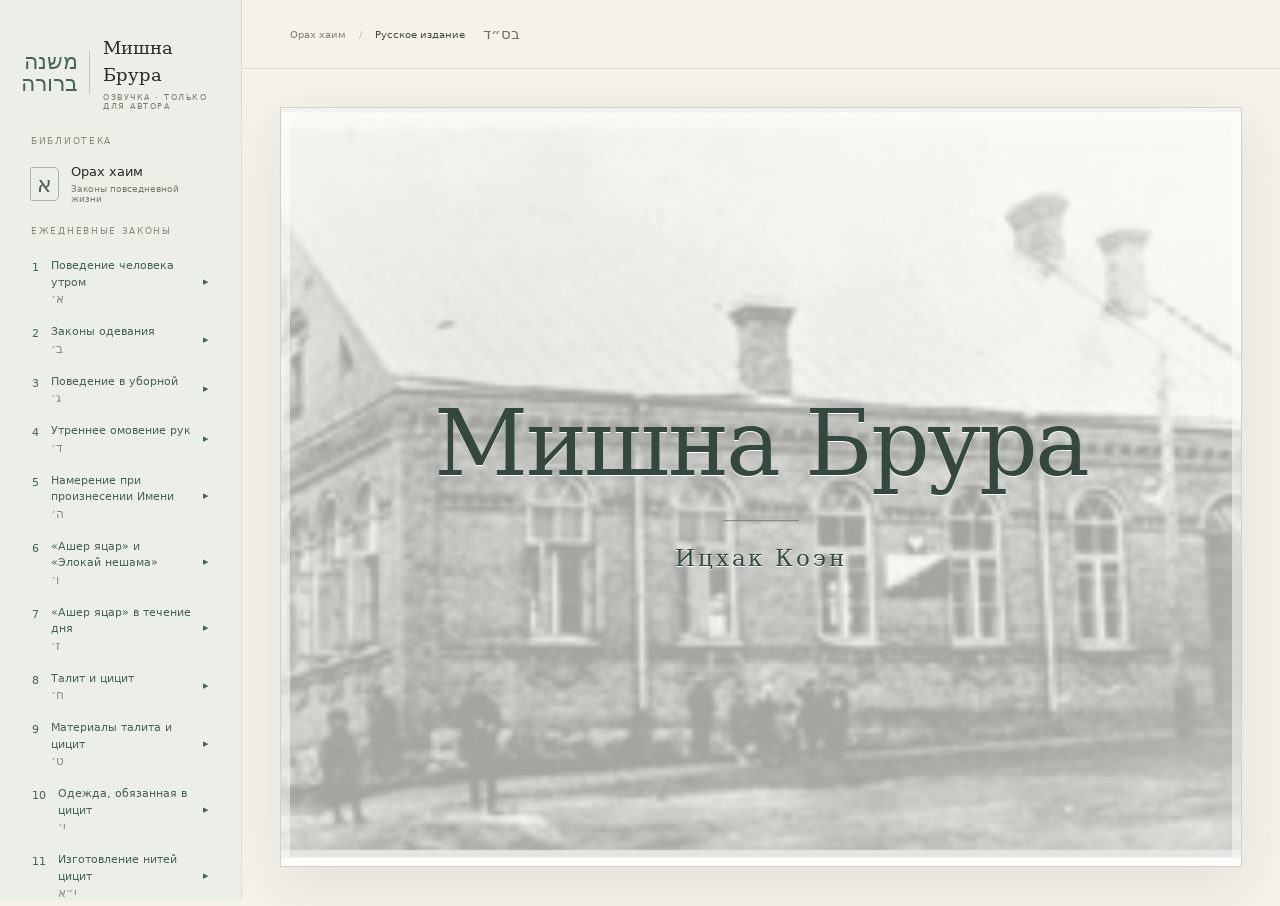
==== golos/index.html @ 15f22ac7 "Озвучка: страница записи показывает пункт ША и Рамо целиком, одна запись на пункт; значок 🔊 в меню и" ====
<!doctype html>
<html lang="ru">
<head>
  <meta name="robots" content="noindex"><script>window.MB_RECORDER=true</script>
  <meta charset="utf-8"><meta name="viewport" content="width=device-width,initial-scale=1,viewport-fit=cover">
  <meta name="theme-color" content="#f5f2eb">
  
  <title>Озвучка · Мишна Брура</title>
  <link rel="icon" href="../icon.svg" type="image/svg+xml">
  <link rel="manifest" href="manifest.webmanifest">
  <link rel="stylesheet" href="../style.css?v=112">
<style>#donateBtn{display:none!important}</style></head>
<body>
<aside class="sidebar" id="sidebar" aria-label="Навигация по книге" tabindex="0">
  <a class="brand" href="#" aria-label="Мишна Брура, начало"><span class="brand-he" lang="he" dir="rtl">משנה<br>ברורה</span><span>Мишна Брура<small>ОЗВУЧКА · ТОЛЬКО ДЛЯ АВТОРА</small></span></a>
  <div class="side-caption">БИБЛИОТЕКА</div>
  <div class="book-nav"><span class="book-icon" aria-hidden="true">א</span><div>Орах хаим<small>Законы повседневной жизни</small></div></div>
  <div class="side-caption section-caption">ЕЖЕДНЕВНЫЕ ЗАКОНЫ</div>
  <div class="chapter-list"><button class="chapter-nav" data-chapter="1" aria-pressed="false"><span>1</span><span>Поведение человека утром<small lang="he" dir="rtl">א׳</small></span></button><button class="chapter-nav" data-chapter="2" aria-pressed="false"><span>2</span><span>Законы одевания<small lang="he" dir="rtl">ב׳</small></span></button><button class="chapter-nav" data-chapter="3" aria-pressed="false"><span>3</span><span>Поведение в уборной<small lang="he" dir="rtl">ג׳</small></span></button><button class="chapter-nav" data-chapter="4" aria-pressed="false"><span>4</span><span>Утреннее омовение рук<small lang="he" dir="rtl">ד׳</small></span></button><button class="chapter-nav" data-chapter="5" aria-pressed="false"><span>5</span><span>Намерение при произнесении Имени<small lang="he" dir="rtl">ה׳</small></span></button><button class="chapter-nav" data-chapter="6" aria-pressed="false"><span>6</span><span>«Ашер яцар» и «Элокай нешама»<small lang="he" dir="rtl">ו׳</small></span></button><button class="chapter-nav" data-chapter="7" aria-pressed="false"><span>7</span><span>«Ашер яцар» в течение дня<small lang="he" dir="rtl">ז׳</small></span></button><button class="chapter-nav" data-chapter="8" aria-pressed="false"><span>8</span><span>Талит и цицит<small lang="he" dir="rtl">ח׳</small></span></button><button class="chapter-nav" data-chapter="9" aria-pressed="false"><span>9</span><span>Материалы талита и цицит<small lang="he" dir="rtl">ט׳</small></span></button><button class="chapter-nav" data-chapter="10" aria-pressed="false"><span>10</span><span>Одежда, обязанная в цицит<small lang="he" dir="rtl">י׳</small></span></button><button class="chapter-nav" data-chapter="11" aria-pressed="false"><span>11</span><span>Изготовление нитей цицит<small lang="he" dir="rtl">י״א</small></span></button><button class="chapter-nav" data-chapter="12" aria-pressed="false"><span>12</span><span>Оборванные нити цицит<small lang="he" dir="rtl">י״ב</small></span></button><button class="chapter-nav" data-chapter="13" aria-pressed="false"><span>13</span><span>Цицит в Шаббат<small lang="he" dir="rtl">י״ג</small></span></button><button class="chapter-nav" data-chapter="14" aria-pressed="false"><span>14</span><span>Заимствованный талит<small lang="he" dir="rtl">י״ד</small></span></button><button class="chapter-nav" data-chapter="15" aria-pressed="false"><span>15</span><span>Перенос цицит и порванный талит<small lang="he" dir="rtl">ט״ו</small></span></button><button class="chapter-nav" data-chapter="16" aria-pressed="false"><span>16</span><span>Размер талита, подлежащего заповеди цицит<small lang="he" dir="rtl">ט״ז</small></span></button><button class="chapter-nav" data-chapter="17" aria-pressed="false"><span>17</span><span>Кто обязан соблюдать заповедь цицит<small lang="he" dir="rtl">י״ז</small></span></button><button class="chapter-nav" data-chapter="18" aria-pressed="false"><span>18</span><span>Время исполнения заповеди цицит<small lang="he" dir="rtl">י״ח</small></span></button><button class="chapter-nav" data-chapter="19" aria-pressed="false"><span>19</span><span>Время произнесения благословения на цицит<small lang="he" dir="rtl">י״ט</small></span></button><button class="chapter-nav" data-chapter="20" aria-pressed="false"><span>20</span><span>Покупка и продажа талита с цицит<small lang="he" dir="rtl">כ׳</small></span></button><button class="chapter-nav" data-chapter="21" aria-pressed="false"><span>21</span><span>Обращение с оторвавшимися нитями цицит и старыми талитами<small lang="he" dir="rtl">כ״א</small></span></button><button class="chapter-nav" data-chapter="22" aria-pressed="false"><span>22</span><span>Благословение Шеэхеяну при изготовлении нового талита<small lang="he" dir="rtl">כ״ב</small></span></button><button class="chapter-nav" data-chapter="23" aria-pressed="false"><span>23</span><span>Законы цицит на кладбище<small lang="he" dir="rtl">כ״ג</small></span></button><button class="chapter-nav" data-chapter="24" aria-pressed="false"><span>24</span><span>Как носить цицит, награда и ответственность за заповедь<small lang="he" dir="rtl">כ״ד</small></span></button><button class="chapter-nav" data-chapter="25" aria-pressed="false"><span>25</span><span>Порядок надевания талита и тфилин, благословения и снятие тфилин<small lang="he" dir="rtl">כ״ה</small></span></button><button class="chapter-nav" data-chapter="26" aria-pressed="false"><span>26</span><span>Только один из двух тфилин<small lang="he" dir="rtl">כ״ו</small></span></button><button class="chapter-nav" data-chapter="27" aria-pressed="false"><span>27</span><span>Наложение тфилин: место и способ<small lang="he" dir="rtl">כ״ז</small></span></button><button class="chapter-nav" data-chapter="28" aria-pressed="false"><span>28</span><span>Снятие тфилин<small lang="he" dir="rtl">כ״ח</small></span></button><button class="chapter-nav" data-chapter="29" aria-pressed="false"><span>29</span><span>Благословение при снятии тфилин<small lang="he" dir="rtl">כ״ט</small></span></button><button class="chapter-nav" data-chapter="30" aria-pressed="false"><span>30</span><span>Время надевания тфилин<small lang="he" dir="rtl">ל׳</small></span></button><button class="chapter-nav" data-chapter="37" aria-pressed="false"><span>37</span><span>Награда за заповедь тфилин и их ношение<small lang="he" dir="rtl">ל״ז</small></span></button><button class="chapter-nav" data-chapter="38" aria-pressed="false"><span>38</span><span>Кто обязан в тфилин, а кто освобождён<small lang="he" dir="rtl">ל״ח</small></span></button><button class="chapter-nav" data-chapter="39" aria-pressed="false"><span>39</span><span>Кто пригоден писать тфилин и покупать у них<small lang="he" dir="rtl">ל״ט</small></span></button><button class="chapter-nav" data-chapter="40" aria-pressed="false"><span>40</span><span>Святость тфилин<small lang="he" dir="rtl">מ׳</small></span></button><button class="chapter-nav" data-chapter="41" aria-pressed="false"><span>41</span><span>Несущий груз: как поступать с тфилин<small lang="he" dir="rtl">מ״א</small></span></button><button class="chapter-nav" data-chapter="42" aria-pressed="false"><span>42</span><span>Изменение назначения тфилин<small lang="he" dir="rtl">מ״ב</small></span></button><button class="chapter-nav" data-chapter="43" aria-pressed="false"><span>43</span><span>Как вести себя с тфилин при входе в уборную<small lang="he" dir="rtl">מ״ג</small></span></button><button class="chapter-nav" data-chapter="44" aria-pressed="false"><span>44</span><span>Запрет сна в тфилин<small lang="he" dir="rtl">מ״ד</small></span></button><button class="chapter-nav" data-chapter="45" aria-pressed="false"><span>45</span><span>Закон о тфилин на кладбище и в бане<small lang="he" dir="rtl">מ״ה</small></span></button></div>
  <div class="side-caption section-caption">МОЛИТВА</div>
  <div class="chapter-list"><button class="chapter-nav" data-chapter="46" aria-pressed="false"><span>46</span><span>Законы утренних благословений<small lang="he" dir="rtl">מ״ו</small></span></button><button class="chapter-nav" data-chapter="47" aria-pressed="false"><span>47</span><span>Законы благословения Торы<small lang="he" dir="rtl">מ״ז</small></span></button><button class="chapter-nav" data-chapter="48" aria-pressed="false"><span>48</span><span>Отрывок о тамиде и стихи жертвы Шаббата<small lang="he" dir="rtl">מ״ח</small></span></button><button class="chapter-nav" data-chapter="49" aria-pressed="false"><span>49</span><span>Чтение наизусть написанного в Торе<small lang="he" dir="rtl">מ״ט</small></span></button><button class="chapter-nav" data-chapter="50" aria-pressed="false"><span>50</span><span>Причина изучения «Эйзеѓу мекоман»<small lang="he" dir="rtl">נ</small></span></button><button class="chapter-nav" data-chapter="51" aria-pressed="false"><span>51</span><span>Законы от «Барух шеамар» до «Йиштабах»<small lang="he" dir="rtl">נא</small></span></button><button class="chapter-nav" data-chapter="52" aria-pressed="false"><span>52</span><span>Опоздавший в синагогу к концу Псукей де-зимра<small lang="he" dir="rtl">נ״ב</small></span></button><button class="chapter-nav" data-chapter="53" aria-pressed="false"><span>53</span><span>Выбор и назначение ведущего молитву<small lang="he" dir="rtl">נ״ג</small></span></button><button class="chapter-nav" data-chapter="54" aria-pressed="false"><span>54</span><span>Законы, относящиеся к «Йиштабах»<small lang="he" dir="rtl">נ״ד</small></span></button><button class="chapter-nav" data-chapter="55" aria-pressed="false"><span>55</span><span>Законы кадиша и миньяна<small lang="he" dir="rtl">נ״ה</small></span></button><button class="chapter-nav" data-chapter="56" aria-pressed="false"><span>56</span><span>Закон об ответе на кадиш<small lang="he" dir="rtl">נ״ו</small></span></button><button class="chapter-nav" data-chapter="57" aria-pressed="false"><span>57</span><span>Закон о «Барху» и ответе на него<small lang="he" dir="rtl">נ״ז</small></span></button><button class="chapter-nav" data-chapter="58" aria-pressed="false"><span>58</span><span>Время утреннего чтения<small lang="he" dir="rtl">נ״ח</small></span></button><button class="chapter-nav" data-chapter="59" aria-pressed="false"><span>59</span><span>Закон первого благословения — «Йоцер ор»<small lang="he" dir="rtl">נ״ט</small></span></button><button class="chapter-nav" data-chapter="60" aria-pressed="false"><span>60</span><span>Благословения чтения «Шма»; нужно ли намерение при исполнении заповедей<small lang="he" dir="rtl">ס׳</small></span></button><button class="chapter-nav" data-chapter="61" aria-pressed="false"><span>61</span><span>Насколько нужно быть точным и сосредоточенным при чтении «Шма»<small lang="he" dir="rtl">ס״א</small></span></button><button class="chapter-nav" data-chapter="62" aria-pressed="false"><span>62</span><span>Кто прочёл «Шма» неточно или не слыша себя<small lang="he" dir="rtl">ס״ב</small></span></button><button class="chapter-nav" data-chapter="63" aria-pressed="false"><span>63</span><span>Сидеть во время чтения «Шма» и не засыпать<small lang="he" dir="rtl">ס״ג</small></span></button><button class="chapter-nav" data-chapter="64" aria-pressed="false"><span>64</span><span>Ошибка при чтении «Шма»<small lang="he" dir="rtl">ס״ד</small></span></button><button class="chapter-nav" data-chapter="65" aria-pressed="false"><span>65</span><span>Вошедший в синагогу, когда община читает Шма, и прервавший чтение Шма<small lang="he" dir="rtl">ס״ה</small></span></button><button class="chapter-nav" data-chapter="66" aria-pressed="false"><span>66</span><span>Где можно прерываться во время Шма и её благословений и где нельзя<small lang="he" dir="rtl">ס״ו</small></span></button><button class="chapter-nav" data-chapter="67" aria-pressed="false"><span>67</span><span>Сомнение, прочитал ли человек Шма<small lang="he" dir="rtl">ס״ז</small></span></button><button class="chapter-nav" data-chapter="68" aria-pressed="false"><span>68</span><span>Не прерывать благословения ради пиютов<small lang="he" dir="rtl">ס״ח</small></span></button><button class="chapter-nav" data-chapter="69" aria-pressed="false"><span>69</span><span>Закон «порес аль Шма»<small lang="he" dir="rtl">ס״ט</small></span></button><button class="chapter-nav" data-chapter="70" aria-pressed="false"><span>70</span><span>Кто освобождён от чтения Шма<small lang="he" dir="rtl">ע׳</small></span></button><button class="chapter-nav" data-chapter="71" aria-pressed="false"><span>71</span><span>Освобождённые от «Шма» из-за умершего<small lang="he" dir="rtl">ע״א</small></span></button><button class="chapter-nav" data-chapter="72" aria-pressed="false"><span>72</span><span>Несущие носилки, провожающие и утешающие<small lang="he" dir="rtl">ע״ב</small></span></button><button class="chapter-nav" data-chapter="73" aria-pressed="false"><span>73</span><span>Спящие рядом: как читать «Шма»<small lang="he" dir="rtl">ע״ג</small></span></button><button class="chapter-nav" data-chapter="74" aria-pressed="false"><span>74</span><span>Когда части тела видят наготу<small lang="he" dir="rtl">ע״ד</small></span></button><button class="chapter-nav" data-chapter="75" aria-pressed="false"><span>75</span><span>Открытые части тела, волосы и женское пение<small lang="he" dir="rtl">ע״ה</small></span></button><button class="chapter-nav" data-chapter="76" aria-pressed="false"><span>76</span><span>Испражнения во время чтения «Шма»<small lang="he" dir="rtl">ע״ו</small></span></button><button class="chapter-nav" data-chapter="77" aria-pressed="false"><span>77</span><span>Чтение напротив мочи<small lang="he" dir="rtl">ע״ז</small></span></button><button class="chapter-nav" data-chapter="78" aria-pressed="false"><span>78</span><span>Если во время чтения понадобилось помочиться<small lang="he" dir="rtl">ע״ח</small></span></button><button class="chapter-nav" data-chapter="79" aria-pressed="false"><span>79</span><span>Расстояние от нечистот и дурного запаха<small lang="he" dir="rtl">ע״ט</small></span></button><button class="chapter-nav" data-chapter="80" aria-pressed="false"><span>80</span><span>Кто не может удержаться от газов<small lang="he" dir="rtl">פ׳</small></span></button><button class="chapter-nav" data-chapter="89" aria-pressed="false"><span>89</span><span>Молитва и её время<small lang="he" dir="rtl">פ״ט</small></span></button><button class="chapter-nav" data-chapter="90" aria-pressed="false"><span>90</span><span>Место для молитвы, молитва с общиной и молитва в пути<small lang="he" dir="rtl">צ׳</small></span></button><button class="chapter-nav" data-chapter="91" aria-pressed="false"><span>91</span><span>Подпоясаться и покрыть голову во время молитвы<small lang="he" dir="rtl">צ״א</small></span></button><button class="chapter-nav" data-chapter="92" aria-pressed="false"><span>92</span><span>Молитва человека, которому нужно справить нужду; омовение рук и другие приготовления к молитве<small lang="he" dir="rtl">צ״ב</small></span></button><button class="chapter-nav" data-chapter="93" aria-pressed="false"><span>93</span><span>Перед молитвой нужно выждать время и настроиться<small lang="he" dir="rtl">צ״ג</small></span></button><button class="chapter-nav" data-chapter="94" aria-pressed="false"><span>94</span><span>Молитва лицом к Земле Израиля; молитва верхом, в пути, сидя и лёжа<small lang="he" dir="rtl">צ״ד</small></span></button><button class="chapter-nav" data-chapter="95" aria-pressed="false"><span>95</span><span>Положение тела во время молитвы: ноги, глаза, руки<small lang="he" dir="rtl">צ״ה</small></span></button><button class="chapter-nav" data-chapter="96" aria-pressed="false"><span>96</span><span>Что нельзя держать в руках во время молитвы<small lang="he" dir="rtl">צ״ו</small></span></button><button class="chapter-nav" data-chapter="97" aria-pressed="false"><span>97</span><span>Отрыжка, зевота, плевок и другие помехи во время молитвы<small lang="he" dir="rtl">צ״ז</small></span></button><button class="chapter-nav" data-chapter="98" aria-pressed="false"><span>98</span><span>Сосредоточенность в молитве<small lang="he" dir="rtl">צ״ח</small></span></button><button class="chapter-nav" data-chapter="99" aria-pressed="false"><span>99</span><span>Молитва выпившего вино<small lang="he" dir="rtl">צ״ט</small></span></button><button class="chapter-nav" data-chapter="100" aria-pressed="false"><span>100</span><span>Заранее повторить молитвы праздников<small lang="he" dir="rtl">ק׳</small></span></button><button class="chapter-nav" data-chapter="101" aria-pressed="false"><span>101</span><span>Сосредоточенность, тихая молитва и язык молитвы<small lang="he" dir="rtl">ק״א</small></span></button><button class="chapter-nav" data-chapter="102" aria-pressed="false"><span>102</span><span>Запрет сидеть рядом с молящимся и проходить перед ним<small lang="he" dir="rtl">ק״ב</small></span></button><button class="chapter-nav" data-chapter="103" aria-pressed="false"><span>103</span><span>Газы и чихание во время молитвы<small lang="he" dir="rtl">ק״ג</small></span></button><button class="chapter-nav" data-chapter="104" aria-pressed="false"><span>104</span><span>Нельзя прерывать молитву: когда всё же можно и откуда возвращаться<small lang="he" dir="rtl">ק״ד</small></span></button><button class="chapter-nav" data-chapter="105" aria-pressed="false"><span>105</span><span>Две молитвы подряд: пауза между ними<small lang="he" dir="rtl">ק״ה</small></span></button><button class="chapter-nav" data-chapter="106" aria-pressed="false"><span>106</span><span>Кто освобождён от молитвы<small lang="he" dir="rtl">ק״ו</small></span></button><button class="chapter-nav" data-chapter="107" aria-pressed="false"><span>107</span><span>Сомнение, молился ли человек, и добровольная молитва<small lang="he" dir="rtl">ק״ז</small></span></button><button class="chapter-nav" data-chapter="108" aria-pressed="false"><span>108</span><span>Восполнение упущенной молитвы<small lang="he" dir="rtl">ק״ח</small></span></button><button class="chapter-nav" data-chapter="109" aria-pressed="false"><span>109</span><span>Закон о том, как отдельному человеку вести себя, чтобы согласовать свою молитву с молитвой общины<small lang="he" dir="rtl">ק״ט</small></span></button><button class="chapter-nav" data-chapter="110" aria-pressed="false"><span>110</span><span>Отправляющийся в путь и работники: какую молитву они читают, и порядок молитвы путника<small lang="he" dir="rtl">ק״י</small></span></button><button class="chapter-nav" data-chapter="111" aria-pressed="false"><span>111</span><span>Закон о присоединении благословения об избавлении к молитве<small lang="he" dir="rtl">קי״א</small></span></button><button class="chapter-nav" data-chapter="112" aria-pressed="false"><span>112</span><span>Не прерывать молитву ни в первых трёх, ни в последних трёх благословениях<small lang="he" dir="rtl">קי״ב</small></span></button><button class="chapter-nav" data-chapter="113" aria-pressed="false"><span>113</span><span>Законы поклонов в молитве «Шмоне эсре»<small lang="he" dir="rtl">קי״ג</small></span></button><button class="chapter-nav" data-chapter="114" aria-pressed="false"><span>114</span><span>Упоминание ветра, дождя и росы<small lang="he" dir="rtl">קי״ד</small></span></button><button class="chapter-nav" data-chapter="115" aria-pressed="false"><span>115</span><span>Смысл благословения «Ата хонен»<small lang="he" dir="rtl">קט״ו</small></span></button><button class="chapter-nav" data-chapter="116" aria-pressed="false"><span>116</span><span>Толкование благословения «Рфаэну»<small lang="he" dir="rtl">קט״ז</small></span></button><button class="chapter-nav" data-chapter="117" aria-pressed="false"><span>117</span><span>Законы благословения «Биркат а-Шаним»<small lang="he" dir="rtl">קי״ז</small></span></button><button class="chapter-nav" data-chapter="118" aria-pressed="false"><span>118</span><span>Завершение благословения «Ѓашива шофтену»<small lang="he" dir="rtl">קי״ח</small></span></button><button class="chapter-nav" data-chapter="119" aria-pressed="false"><span>119</span><span>Добавление просьб в средние благословения Шмоне эсре<small lang="he" dir="rtl">קי״ט</small></span></button><button class="chapter-nav" data-chapter="120" aria-pressed="false"><span>120</span><span>Произнесение «Рецэ» в каждой молитве<small lang="he" dir="rtl">ק״כ</small></span></button><button class="chapter-nav" data-chapter="121" aria-pressed="false"><span>121</span><span>Законы благословения «Модим»<small lang="he" dir="rtl">קכ״א</small></span></button><button class="chapter-nav" data-chapter="122" aria-pressed="false"><span>122</span><span>Законы между «Шмоне эсре» и «Йиѓью ле-рацон»<small lang="he" dir="rtl">קכ״ב</small></span></button><button class="chapter-nav" data-chapter="123" aria-pressed="false"><span>123</span><span>Поклон и три шага назад при завершении «Шмоне эсре»<small lang="he" dir="rtl">קכ״ג</small></span></button><button class="chapter-nav" data-chapter="124" aria-pressed="false"><span>124</span><span>Повторение молитвы ведущим и ответ «амен»<small lang="he" dir="rtl">קכ״ד</small></span></button><button class="chapter-nav" data-chapter="125" aria-pressed="false"><span>125</span><span>Законы кедуши<small lang="he" dir="rtl">קכ״ה</small></span></button><button class="chapter-nav" data-chapter="126" aria-pressed="false"><span>126</span><span>Закон о ведущем молитву, который ошибся<small lang="he" dir="rtl">קכ״ו</small></span></button><button class="chapter-nav" data-chapter="127" aria-pressed="false"><span>127</span><span>Закон о «Модим де-рабанан»<small lang="he" dir="rtl">קכ״ז</small></span></button><button class="chapter-nav" data-chapter="128" aria-pressed="false"><span>128</span><span>Благословение коэнов и то, что делает коэна непригодным<small lang="he" dir="rtl">קכ״ח</small></span></button><button class="chapter-nav" data-chapter="129" aria-pressed="false"><span>129</span><span>В каких молитвах коэны благословляют народ<small lang="he" dir="rtl">קכ״ט</small></span></button><button class="chapter-nav" data-chapter="130" aria-pressed="false"><span>130</span><span>Молитва о сновидениях во время благословения коэнов<small lang="he" dir="rtl">ק״ל</small></span></button><button class="chapter-nav" data-chapter="131" aria-pressed="false"><span>131</span><span>Законы падения ниц после молитвы (нефилат апаим)<small lang="he" dir="rtl">קל״א</small></span></button><button class="chapter-nav" data-chapter="132" aria-pressed="false"><span>132</span><span>Кдуша «У-ва ле-Цион» и завершение молитвы<small lang="he" dir="rtl">קל״ב</small></span></button><button class="chapter-nav" data-chapter="133" aria-pressed="false"><span>133</span><span>«Барху» в Шаббат и в праздник<small lang="he" dir="rtl">קל״ג</small></span></button><button class="chapter-nav" data-chapter="134" aria-pressed="false"><span>134</span><span>«Ве-ѓу рахум» и поднятие свитка Торы<small lang="he" dir="rtl">קל״ד</small></span></button></div>
  <div class="side-caption section-caption">СИНАГОГА</div>
  <div class="chapter-list"><button class="chapter-nav" data-chapter="135" aria-pressed="false"><span>135</span><span>Порядок чтения Торы в понедельник и четверг<small lang="he" dir="rtl">קל״ה</small></span></button><button class="chapter-nav" data-chapter="136" aria-pressed="false"><span>136</span><span>Порядок вызова к Торе в Шаббат и праздники<small lang="he" dir="rtl">קל״ו</small></span></button><button class="chapter-nav" data-chapter="137" aria-pressed="false"><span>137</span><span>Сколько стихов читать каждому вызванному<small lang="he" dir="rtl">קל״ז</small></span></button><button class="chapter-nav" data-chapter="138" aria-pressed="false"><span>138</span><span>Не оставлять в разделе менее трёх стихов<small lang="he" dir="rtl">קל״ח</small></span></button><button class="chapter-nav" data-chapter="139" aria-pressed="false"><span>139</span><span>Порядок чтения Торы и благословения над ней<small lang="he" dir="rtl">קל״ט</small></span></button><button class="chapter-nav" data-chapter="140" aria-pressed="false"><span>140</span><span>Перерыв при благословении Торы<small lang="he" dir="rtl">ק״מ</small></span></button><button class="chapter-nav" data-chapter="141" aria-pressed="false"><span>141</span><span>Чтец и подсказчик<small lang="he" dir="rtl">קמ״א</small></span></button><button class="chapter-nav" data-chapter="142" aria-pressed="false"><span>142</span><span>Если читающий ошибся<small lang="he" dir="rtl">קמ״ב</small></span></button><button class="chapter-nav" data-chapter="143" aria-pressed="false"><span>143</span><span>Ошибка в свитке Торы<small lang="he" dir="rtl">קמ״ג</small></span></button><button class="chapter-nav" data-chapter="151" aria-pressed="false"><span>151</span><span>Святость синагоги<small lang="he" dir="rtl">קנ״א</small></span></button><button class="chapter-nav" data-chapter="152" aria-pressed="false"><span>152</span><span>Запрет разрушать синагогу<small lang="he" dir="rtl">קנ״ב</small></span></button><button class="chapter-nav" data-chapter="153" aria-pressed="false"><span>153</span><span>Строительство и продажа синагоги<small lang="he" dir="rtl">קנ״ג</small></span></button><button class="chapter-nav" data-chapter="154" aria-pressed="false"><span>154</span><span>Принадлежности святыни и свечи синагоги<small lang="he" dir="rtl">קנ״ד</small></span></button><button class="chapter-nav" data-chapter="155" aria-pressed="false"><span>155</span><span>Из синагоги в дом учения<small lang="he" dir="rtl">קנ״ה</small></span></button><button class="chapter-nav" data-chapter="156" aria-pressed="false"><span>156</span><span>Порядок ведения торговых дел<small lang="he" dir="rtl">קנ״ו</small></span></button></div>
  <div class="side-caption section-caption">ОМОВЕНИЕ РУК</div>
  <div class="chapter-list"><button class="chapter-nav" data-chapter="157" aria-pressed="false"><span>157</span><span>Время установления трапезы<small lang="he" dir="rtl">קנ״ז</small></span></button><button class="chapter-nav" data-chapter="158" aria-pressed="false"><span>158</span><span>Омовение рук перед трапезой<small lang="he" dir="rtl">קנ״ח</small></span></button><button class="chapter-nav" data-chapter="159" aria-pressed="false"><span>159</span><span>Сосуды и способ омовения рук<small lang="he" dir="rtl">קנ״ט</small></span></button><button class="chapter-nav" data-chapter="160" aria-pressed="false"><span>160</span><span>Вода, пригодная для омовения рук<small lang="he" dir="rtl">ק״ס</small></span></button><button class="chapter-nav" data-chapter="161" aria-pressed="false"><span>161</span><span>Преграда при омовении рук<small lang="he" dir="rtl">קס״א</small></span></button><button class="chapter-nav" data-chapter="163" aria-pressed="false"><span>163</span><span>Когда нет воды; кормление другого<small lang="he" dir="rtl">קס״ג</small></span></button><button class="chapter-nav" data-chapter="164" aria-pressed="false"><span>164</span><span>Условие при омовении рук<small lang="he" dir="rtl">קס״ד</small></span></button><button class="chapter-nav" data-chapter="165" aria-pressed="false"><span>165</span><span>Справивший нужду перед едой<small lang="he" dir="rtl">קס״ה</small></span></button><button class="chapter-nav" data-chapter="166" aria-pressed="false"><span>166</span><span>Перерыв между омовением и «а-Моци»<small lang="he" dir="rtl">קס״ו</small></span></button></div>
  <div class="side-caption section-caption">БЛАГОСЛОВЕНИЯ</div>
  <div class="chapter-list"><button class="chapter-nav" data-chapter="167" aria-pressed="false"><span>167</span><span>Преломление хлеба и «а-Моци»<small lang="he" dir="rtl">קס״ז</small></span></button><button class="chapter-nav" data-chapter="168" aria-pressed="false"><span>168</span><span>Благословение над хлебом<small lang="he" dir="rtl">קס״ח</small></span></button><button class="chapter-nav" data-chapter="169" aria-pressed="false"><span>169</span><span>Прислуживающий за трапезой<small lang="he" dir="rtl">קס״ט</small></span></button><button class="chapter-nav" data-chapter="170" aria-pressed="false"><span>170</span><span>Поведение за трапезой<small lang="he" dir="rtl">ק״ע</small></span></button><button class="chapter-nav" data-chapter="171" aria-pressed="false"><span>171</span><span>Уважение к пище<small lang="he" dir="rtl">קע״א</small></span></button><button class="chapter-nav" data-chapter="172" aria-pressed="false"><span>172</span><span>Пища во рту без благословения<small lang="he" dir="rtl">קע״ב</small></span></button><button class="chapter-nav" data-chapter="173" aria-pressed="false"><span>173</span><span>Промежуточное омовение рук<small lang="he" dir="rtl">קע״ג</small></span></button><button class="chapter-nav" data-chapter="174" aria-pressed="false"><span>174</span><span>Благословение на вино во время трапезы<small lang="he" dir="rtl">קע״ד</small></span></button><button class="chapter-nav" data-chapter="175" aria-pressed="false"><span>175</span><span>«А-Тов ве-а-Метив» на вино<small lang="he" dir="rtl">קע״ה</small></span></button><button class="chapter-nav" data-chapter="176" aria-pressed="false"><span>176</span><span>Парперет и сваренные блюда<small lang="he" dir="rtl">קע״ו</small></span></button><button class="chapter-nav" data-chapter="177" aria-pressed="false"><span>177</span><span>Благословения во время и после трапезы<small lang="he" dir="rtl">קע״ז</small></span></button><button class="chapter-nav" data-chapter="179" aria-pressed="false"><span>179</span><span>Отвлечение внимания во время трапезы<small lang="he" dir="rtl">קע״ט</small></span></button><button class="chapter-nav" data-chapter="180" aria-pressed="false"><span>180</span><span>Хлебные крошки<small lang="he" dir="rtl">ק״פ</small></span></button><button class="chapter-nav" data-chapter="181" aria-pressed="false"><span>181</span><span>Маим ахароним<small lang="he" dir="rtl">קפ״א</small></span></button><button class="chapter-nav" data-chapter="182" aria-pressed="false"><span>182</span><span>Бокал для Биркат а-Мазон<small lang="he" dir="rtl">קפ״ב</small></span></button><button class="chapter-nav" data-chapter="183" aria-pressed="false"><span>183</span><span>Как держать бокал при Биркат а-Мазон<small lang="he" dir="rtl">קפ״ג</small></span></button><button class="chapter-nav" data-chapter="184" aria-pressed="false"><span>184</span><span>Место и время Биркат а-Мазон<small lang="he" dir="rtl">קפ״ד</small></span></button><button class="chapter-nav" data-chapter="185" aria-pressed="false"><span>185</span><span>Произнесение Биркат а-Мазон<small lang="he" dir="rtl">קפ״ה</small></span></button><button class="chapter-nav" data-chapter="186" aria-pressed="false"><span>186</span><span>Обязанность женщин и детей<small lang="he" dir="rtl">קפ״ו</small></span></button><button class="chapter-nav" data-chapter="188" aria-pressed="false"><span>188</span><span>Третье благословение после еды<small lang="he" dir="rtl">קפ״ח</small></span></button><button class="chapter-nav" data-chapter="189" aria-pressed="false"><span>189</span><span>Четвёртое благословение Биркат а-Мазон<small lang="he" dir="rtl">קפ״ט</small></span></button><button class="chapter-nav" data-chapter="190" aria-pressed="false"><span>190</span><span>Питьё вина после Биркат а-Мазон<small lang="he" dir="rtl">ק״צ</small></span></button><button class="chapter-nav" data-chapter="191" aria-pressed="false"><span>191</span><span>Работники и полное благословение<small lang="he" dir="rtl">קצ״א</small></span></button><button class="chapter-nav" data-chapter="192" aria-pressed="false"><span>192</span><span>Зимун для трёх и десяти<small lang="he" dir="rtl">קצ״ב</small></span></button><button class="chapter-nav" data-chapter="211" aria-pressed="false"><span>211</span><span>Порядок благословений над плодами<small lang="he" dir="rtl">רי״א</small></span></button><button class="chapter-nav" data-chapter="212" aria-pressed="false"><span>212</span><span>Основное и второстепенное<small lang="he" dir="rtl">רי״ב</small></span></button><button class="chapter-nav" data-chapter="213" aria-pressed="false"><span>213</span><span>Исполнивший обязанность — освобождает ли других<small lang="he" dir="rtl">רי״ג</small></span></button><button class="chapter-nav" data-chapter="214" aria-pressed="false"><span>214</span><span>В каждом благословении должны быть Имя и царство<small lang="he" dir="rtl">רי״ד</small></span></button><button class="chapter-nav" data-chapter="215" aria-pressed="false"><span>215</span><span>Ответ «амен» после благословений<small lang="he" dir="rtl">רט״ו</small></span></button><button class="chapter-nav" data-chapter="216" aria-pressed="false"><span>216</span><span>Законы благословения на запах<small lang="he" dir="rtl">רט״ז</small></span></button><button class="chapter-nav" data-chapter="217" aria-pressed="false"><span>217</span><span>Благословение на благовония и курения<small lang="he" dir="rtl">רי״ז</small></span></button><button class="chapter-nav" data-chapter="218" aria-pressed="false"><span>218</span><span>Благословения на чудеса<small lang="he" dir="rtl">רי״ח</small></span></button><button class="chapter-nav" data-chapter="219" aria-pressed="false"><span>219</span><span>Благословение благодарения отдельного человека<small lang="he" dir="rtl">רי״ט</small></span></button><button class="chapter-nav" data-chapter="220" aria-pressed="false"><span>220</span><span>Улучшение сновидения и пост из-за сновидения<small lang="he" dir="rtl">ר״כ</small></span></button></div>
  <div class="side-caption section-caption">ШАББАТ</div>
  <div class="chapter-list"><button class="chapter-nav" data-chapter="242" aria-pressed="false"><span>242</span><span>Почитание Шаббата<small lang="he" dir="rtl">רמ״ב</small></span></button><button class="chapter-nav" data-chapter="243" aria-pressed="false"><span>243</span><span>Сдача поля и бани нееврею<small lang="he" dir="rtl">רמ״ג</small></span></button><button class="chapter-nav" data-chapter="244" aria-pressed="false"><span>244</span><span>Работа нееврея для еврея<small lang="he" dir="rtl">רמ״ד</small></span></button><button class="chapter-nav" data-chapter="245" aria-pressed="false"><span>245</span><span>Товарищество еврея с нееврем<small lang="he" dir="rtl">רמ״ה</small></span></button><button class="chapter-nav" data-chapter="246" aria-pressed="false"><span>246</span><span>Одалживание и сдача нееврею<small lang="he" dir="rtl">רמ״ו</small></span></button><button class="chapter-nav" data-chapter="247" aria-pressed="false"><span>247</span><span>Письма, отправляемые с нееврем<small lang="he" dir="rtl">רמ״ז</small></span></button><button class="chapter-nav" data-chapter="248" aria-pressed="false"><span>248</span><span>Плавание на судне в Шаббат<small lang="he" dir="rtl">רמ״ח</small></span></button><button class="chapter-nav" data-chapter="249" aria-pressed="false"><span>249</span><span>Законы кануна Шаббата<small lang="he" dir="rtl">רמ״ט</small></span></button><button class="chapter-nav" data-chapter="250" aria-pressed="false"><span>250</span><span>Приготовления к субботним трапезам<small lang="he" dir="rtl">ר״נ</small></span></button><button class="chapter-nav" data-chapter="251" aria-pressed="false"><span>251</span><span>Работа в канун Шаббата после Минхи<small lang="he" dir="rtl">רנ״א</small></span></button><button class="chapter-nav" data-chapter="252" aria-pressed="false"><span>252</span><span>Работы, начатые накануне Шаббата<small lang="he" dir="rtl">רנ״ב</small></span></button><button class="chapter-nav" data-chapter="253" aria-pressed="false"><span>253</span><span>Оставление пищи и возвращение на печь<small lang="he" dir="rtl">רנ״ג</small></span></button><button class="chapter-nav" data-chapter="254" aria-pressed="false"><span>254</span><span>Блюда, доготавливающиеся в Шаббат<small lang="he" dir="rtl">רנ״ד</small></span></button><button class="chapter-nav" data-chapter="255" aria-pressed="false"><span>255</span><span>Разжигание огня перед Шаббатом<small lang="he" dir="rtl">רנ״ה</small></span></button><button class="chapter-nav" data-chapter="256" aria-pressed="false"><span>256</span><span>Трубление в канун Шаббата<small lang="he" dir="rtl">רנ״ו</small></span></button><button class="chapter-nav" data-chapter="257" aria-pressed="false"><span>257</span><span>Законы укутывания пищи<small lang="he" dir="rtl">רנ״ז</small></span></button><button class="chapter-nav" data-chapter="258" aria-pressed="false"><span>258</span><span>Холодное на горячей кастрюле<small lang="he" dir="rtl">רנ״ח</small></span></button><button class="chapter-nav" data-chapter="259" aria-pressed="false"><span>259</span><span>Некоторые законы укутывания<small lang="he" dir="rtl">רנ״ט</small></span></button><button class="chapter-nav" data-chapter="260" aria-pressed="false"><span>260</span><span>Подготовка к встрече Шаббата<small lang="he" dir="rtl">ר״ס</small></span></button><button class="chapter-nav" data-chapter="261" aria-pressed="false"><span>261</span><span>Время зажигания свечей<small lang="he" dir="rtl">רס״א</small></span></button><button class="chapter-nav" data-chapter="262" aria-pressed="false"><span>262</span><span>Накрытый стол и чистая одежда<small lang="he" dir="rtl">רס״ב</small></span></button><button class="chapter-nav" data-chapter="263" aria-pressed="false"><span>263</span><span>Зажигание субботних свечей<small lang="he" dir="rtl">רס״ג</small></span></button><button class="chapter-nav" data-chapter="264" aria-pressed="false"><span>264</span><span>Законы фитиля и масла<small lang="he" dir="rtl">רס״ד</small></span></button><button class="chapter-nav" data-chapter="265" aria-pressed="false"><span>265</span><span>Сосуды под светильником<small lang="he" dir="rtl">רס״ה</small></span></button><button class="chapter-nav" data-chapter="266" aria-pressed="false"><span>266</span><span>Застигнутый темнотой в дороге<small lang="he" dir="rtl">רס״ו</small></span></button><button class="chapter-nav" data-chapter="267" aria-pressed="false"><span>267</span><span>Молитва в канун Шаббата<small lang="he" dir="rtl">רס״ז</small></span></button><button class="chapter-nav" data-chapter="268" aria-pressed="false"><span>268</span><span>Ошибка в субботней молитве<small lang="he" dir="rtl">רס״ח</small></span></button><button class="chapter-nav" data-chapter="269" aria-pressed="false"><span>269</span><span>Кидуш в синагоге<small lang="he" dir="rtl">רס״ט</small></span></button><button class="chapter-nav" data-chapter="270" aria-pressed="false"><span>270</span><span>Чтение главы «Ба-ме мадликин»<small lang="he" dir="rtl">ר״ע</small></span></button><button class="chapter-nav" data-chapter="271" aria-pressed="false"><span>271</span><span>Кидуш над вином<small lang="he" dir="rtl">רע״א</small></span></button><button class="chapter-nav" data-chapter="272" aria-pressed="false"><span>272</span><span>Вино и напитки для кидуша<small lang="he" dir="rtl">רע״ב</small></span></button><button class="chapter-nav" data-chapter="273" aria-pressed="false"><span>273</span><span>Кидуш в месте трапезы<small lang="he" dir="rtl">רע״ג</small></span></button><button class="chapter-nav" data-chapter="274" aria-pressed="false"><span>274</span><span>Преломление хлеба в Шаббат<small lang="he" dir="rtl">רע״ד</small></span></button><button class="chapter-nav" data-chapter="275" aria-pressed="false"><span>275</span><span>Чтение при свете светильника<small lang="he" dir="rtl">רע״ה</small></span></button><button class="chapter-nav" data-chapter="276" aria-pressed="false"><span>276</span><span>Светильник, зажжённый неевреем<small lang="he" dir="rtl">רע״ו</small></span></button><button class="chapter-nav" data-chapter="278" aria-pressed="false"><span>278</span><span>Тушение ради больного<small lang="he" dir="rtl">רע״ח</small></span></button><button class="chapter-nav" data-chapter="296" aria-pressed="false"><span>296</span><span>Законы авдалы над вином<small lang="he" dir="rtl">רצ״ו</small></span></button><button class="chapter-nav" data-chapter="297" aria-pressed="false"><span>297</span><span>Законы благовоний для авдалы<small lang="he" dir="rtl">רצ״ז</small></span></button><button class="chapter-nav" data-chapter="298" aria-pressed="false"><span>298</span><span>Законы свечи для авдалы<small lang="he" dir="rtl">רצ״ח</small></span></button><button class="chapter-nav" data-chapter="299" aria-pressed="false"><span>299</span><span>Законы еды и работы до авдалы<small lang="he" dir="rtl">רצ״ט</small></span></button><button class="chapter-nav" data-chapter="300" aria-pressed="false"><span>300</span><span>Законы трапезы на исходе Шаббата<small lang="he" dir="rtl">ש׳</small></span></button><button class="chapter-nav" data-chapter="301" aria-pressed="false"><span>301</span><span>Законы выхода в Шаббат с предметами<small lang="he" dir="rtl">ש״א</small></span></button><button class="chapter-nav" data-chapter="302" aria-pressed="false"><span>302</span><span>Законы чистки и складывания одежды<small lang="he" dir="rtl">ש״ב</small></span></button><button class="chapter-nav" data-chapter="303" aria-pressed="false"><span>303</span><span>Законы об украшениях женщины<small lang="he" dir="rtl">ש״ג</small></span></button><button class="chapter-nav" data-chapter="304" aria-pressed="false"><span>304</span><span>Законы об отдыхе раба<small lang="he" dir="rtl">ש״ד</small></span></button><button class="chapter-nav" data-chapter="305" aria-pressed="false"><span>305</span><span>Законы выхода животного в Шаббат<small lang="he" dir="rtl">ש״ה</small></span></button><button class="chapter-nav" data-chapter="306" aria-pressed="false"><span>306</span><span>Законы о делах, о которых можно говорить в Шаббат<small lang="he" dir="rtl">ש״ו</small></span></button><button class="chapter-nav" data-chapter="307" aria-pressed="false"><span>307</span><span>Речь в Шаббат<small lang="he" dir="rtl">ש״ז</small></span></button><button class="chapter-nav" data-chapter="308" aria-pressed="false"><span>308</span><span>Мукце и перемещение предметов<small lang="he" dir="rtl">ש״ח</small></span></button>
    <button class="chapter-nav" data-chapter="315" aria-pressed="false"><span>315</span><span>Создание шатра в Шаббат<small lang="he" dir="rtl">שט״ו</small></span></button><button class="chapter-nav" data-chapter="316" aria-pressed="false"><span>316</span><span>Ловля в Шаббат<small lang="he" dir="rtl">שט״ז</small></span></button><button class="chapter-nav" data-chapter="318" aria-pressed="false"><span>318</span><span>Варка и подогрев пищи<small lang="he" dir="rtl">שי״ח</small></span></button><button class="chapter-nav" data-chapter="319" aria-pressed="false"><span>319</span><span>Отбор в Шаббат<small lang="he" dir="rtl">שי״ט</small></span></button><button class="chapter-nav" data-chapter="320" aria-pressed="false"><span>320</span><span>Выжимание в Шаббат<small lang="he" dir="rtl">ש״כ</small></span></button><button class="chapter-nav" data-chapter="321" aria-pressed="false"><span>321</span><span>Размалывание и замешивание в Шаббат<small lang="he" dir="rtl">שכ״א</small></span></button>
    <button class="chapter-nav" data-chapter="325" aria-pressed="false"><span>325</span><span>Результат работы нееврея<small lang="he" dir="rtl">שכ״ה</small></span></button><button class="chapter-nav" data-chapter="327" aria-pressed="false"><span>327</span><span>Смазывание тела в Шаббат<small lang="he" dir="rtl">שכ״ז</small></span></button><button class="chapter-nav" data-chapter="328" aria-pressed="false"><span>328</span><span>Больной и лечение в Шаббат<small lang="he" dir="rtl">שכ״ח</small></span></button><button class="chapter-nav" data-chapter="329" aria-pressed="false"><span>329</span><span>Спасение жизни в Шаббат<small lang="he" dir="rtl">שכ״ט</small></span></button><button class="chapter-nav" data-chapter="334" aria-pressed="false"><span>334</span><span>Законы пожара в Шаббат<small lang="he" dir="rtl">של״ד</small></span></button><button class="chapter-nav" data-chapter="336" aria-pressed="false"><span>336</span><span>Деревья и растения в Шаббат<small lang="he" dir="rtl">של״ו</small></span></button><button class="chapter-nav" data-chapter="340" aria-pressed="false"><span>340</span><span>Стрижка, письмо и шитьё<small lang="he" dir="rtl">ש״מ</small></span></button></div>
  <div class="side-caption section-caption">ПЕСАХ</div>
  <div class="chapter-list"><button class="chapter-nav" data-chapter="451" aria-pressed="false"><span>451</span><span>Кашеровка посуды<small lang="he" dir="rtl">תנ״א</small></span></button><button class="chapter-nav" data-chapter="452" aria-pressed="false"><span>452</span><span>Проведение агалы<small lang="he" dir="rtl">תנ״ב</small></span></button></div>
  <div class="side-caption section-caption">ЙОМ ТОВ</div>
  <div class="chapter-list"><button class="chapter-nav" data-chapter="495" aria-pressed="false"><span>495</span><span>Какие работы запрещены в Йом Тов<small lang="he" dir="rtl">תצ״ה</small></span></button><button class="chapter-nav" data-chapter="496" aria-pressed="false"><span>496</span><span>Законы второго дня Йом Това в изгнании<small lang="he" dir="rtl">תצ״ו</small></span></button><button class="chapter-nav" data-chapter="497" aria-pressed="false"><span>497</span><span>Законы приготовления в Йом Тов<small lang="he" dir="rtl">תצ״ז</small></span></button><button class="chapter-nav" data-chapter="498" aria-pressed="false"><span>498</span><span>Законы шхиты в Йом Тов<small lang="he" dir="rtl">תצ״ח</small></span></button><button class="chapter-nav" data-chapter="499" aria-pressed="false"><span>499</span><span>Законы ошпаривания и соления в Йом Тов<small lang="he" dir="rtl">תצ״ט</small></span></button><button class="chapter-nav" data-chapter="500" aria-pressed="false"><span>500</span><span>Покупка мяса и его соление в Йом Тов<small lang="he" dir="rtl">ת״ק</small></span></button><button class="chapter-nav" data-chapter="501" aria-pressed="false"><span>501</span><span>Дрова, запрещённые и разрешённые в Йом Тов<small lang="he" dir="rtl">תק״א</small></span></button><button class="chapter-nav" data-chapter="502" aria-pressed="false"><span>502</span><span>Законы огня в Йом Тов<small lang="he" dir="rtl">תק״ב</small></span></button><button class="chapter-nav" data-chapter="503" aria-pressed="false"><span>503</span><span>Не готовить из одного Йом Това для другого<small lang="he" dir="rtl">תק״ג</small></span></button><button class="chapter-nav" data-chapter="504" aria-pressed="false"><span>504</span><span>Законы о пряностях в Йом Тов<small lang="he" dir="rtl">תק״ד</small></span></button><button class="chapter-nav" data-chapter="505" aria-pressed="false"><span>505</span><span>Законы о доении скота в Йом Тов<small lang="he" dir="rtl">תק״ה</small></span></button></div>
  <div class="side-caption section-caption">ПОСТЫ И ДЕВЯТОЕ АВА</div>
  <div class="chapter-list"><button class="chapter-nav" data-chapter="549" aria-pressed="false"><span>549</span><span>Четыре общественных поста<small lang="he" dir="rtl">תקמ״ט</small></span></button><button class="chapter-nav" data-chapter="550" aria-pressed="false"><span>550</span><span>Отличия Девятого ава от других постов<small lang="he" dir="rtl">תק״נ</small></span></button><button class="chapter-nav" data-chapter="552" aria-pressed="false"><span>552</span><span>Законы кануна Девятого ава<small lang="he" dir="rtl">תקנ״ב</small></span></button><button class="chapter-nav" data-chapter="553" aria-pressed="false"><span>553</span><span>Принятие поста с вечера<small lang="he" dir="rtl">תקנ״ג</small></span></button><button class="chapter-nav" data-chapter="555" aria-pressed="false"><span>555</span><span>Талит и тфилин в Девятое ава<small lang="he" dir="rtl">תקנ״ה</small></span></button><button class="chapter-nav" data-chapter="556" aria-pressed="false"><span>556</span><span>Девятое ава в воскресенье<small lang="he" dir="rtl">תקנ״ו</small></span></button><button class="chapter-nav" data-chapter="557" aria-pressed="false"><span>557</span><span>«Нахем» и «Анейну» в Девятое ава<small lang="he" dir="rtl">תקנ״ז</small></span></button><button class="chapter-nav" data-chapter="558" aria-pressed="false"><span>558</span><span>Ограничения после Девятого ава<small lang="he" dir="rtl">תקנ״ח</small></span></button><button class="chapter-nav" data-chapter="559" aria-pressed="false"><span>559</span><span>Порядок службы Девятого ава<small lang="he" dir="rtl">תקנ״ט</small></span></button><button class="chapter-nav" data-chapter="560" aria-pressed="false"><span>560</span><span>Обычаи в память о Храме<small lang="he" dir="rtl">תק״ס</small></span></button><button class="chapter-nav" data-chapter="561" aria-pressed="false"><span>561</span><span>Разрывание одежды при виде святынь<small lang="he" dir="rtl">תקס״א</small></span></button>
  <div class="side-caption section-caption">СУККОТ</div>
  <div class="chapter-list"><button class="chapter-nav" data-chapter="625" aria-pressed="false"><span>625</span><span>Заповедь сукки<small lang="he" dir="rtl">תרכ״ה</small></span></button><button class="chapter-nav" data-chapter="626" aria-pressed="false"><span>626</span><span>Сукка под деревом или крышей<small lang="he" dir="rtl">תרכ״ו</small></span></button><button class="chapter-nav" data-chapter="645" aria-pressed="false"><span>645</span><span>Законы о кошерности лулава<small lang="he" dir="rtl">תרמ״ה</small></span></button></div>
  <div class="side-caption section-caption">ХАНУКА</div>
  <div class="chapter-list"><button class="chapter-nav" data-chapter="670" aria-pressed="false"><span>670</span><span>Разрешённое и запрещённое<small lang="he" dir="rtl">תר״ע</small></span></button><button class="chapter-nav" data-chapter="671" aria-pressed="false"><span>671</span><span>Зажигание и размещение светильников<small lang="he" dir="rtl">תרע״א</small></span></button><button class="chapter-nav" data-chapter="672" aria-pressed="false"><span>672</span><span>Время зажигания<small lang="he" dir="rtl">תרע״ב</small></span></button><button class="chapter-nav" data-chapter="673" aria-pressed="false"><span>673</span><span>Масло и фитили<small lang="he" dir="rtl">תרע״ג</small></span></button><button class="chapter-nav" data-chapter="674" aria-pressed="false"><span>674</span><span>От светильника к светильнику<small lang="he" dir="rtl">תרע״ד</small></span></button><button class="chapter-nav" data-chapter="675" aria-pressed="false"><span>675</span><span>Заповедь зажигания<small lang="he" dir="rtl">תרע״ה</small></span></button><button class="chapter-nav" data-chapter="676" aria-pressed="false"><span>676</span><span>Благословения и порядок<small lang="he" dir="rtl">תרע״ו</small></span></button><button class="chapter-nav" data-chapter="677" aria-pressed="false"><span>677</span><span>Гость и остатки масла<small lang="he" dir="rtl">תרע״ז</small></span></button></div>
  <nav class="seif-nav" id="seifNav" aria-label="Пункты выбранного симана" hidden></nav>
  <div class="side-bottom"><button id="termsBtn" class="plain" hidden><span aria-hidden="true">א / А</span> Словарь терминов</button><button id="sourcesBtn" class="plain" hidden><span aria-hidden="true">↗</span> Источники перевода</button><p id="chapterSideSummary" hidden>Полная глава<br><b id="chapterSideLabel">תנ״א · 451</b></p></div>
</aside>
<div class="shade" id="shade" hidden></div>
<div class="workspace">
  <header class="topbar"><button class="icon-button mobile-menu" id="menuBtn" aria-label="Открыть оглавление">☰</button><button class="back-btn" id="backBtn" type="button" aria-label="Назад" hidden><span aria-hidden="true">←</span> Назад</button><div class="crumb">Орах хаим<span>/</span><b id="chapterSection">Русское издание</b><span id="chapterCrumbDivider" hidden>/</span><b id="chapterCrumb" hidden></b></div><button class="donate-btn" id="donateBtn" type="button" aria-label="Поддержать проект" title="Поддержать проект"><svg viewBox="1 6 40 38" aria-hidden="true"><g class="hand"><path d="M3 33 H9 L9 43 H3 Z" fill="#6b373b"/><g fill="#e9d3c4" stroke="#6b373b" stroke-width="1.6" stroke-linejoin="round" stroke-linecap="round"><path d="M9 34.5 C13 33.5 17 34.5 21 34.5 H34 C37.5 34.5 37.5 39 34 39 H26 H33 C36.5 39 36.5 43 33 43 H12 C10.5 43 9.5 42.5 9 42 Z"/><path d="M17 34.5 C17 31 18 29 20.5 29 C22.5 29 22.5 31 22 34.5"/></g></g><g class="coin"><circle cx="26" cy="23" r="5" fill="#c98a4b" stroke="#6b373b" stroke-width="1.4"/><circle cx="26" cy="23" r="2.6" fill="none" stroke="#6b373b" stroke-width=".9" opacity=".55"/></g></svg><span>Поддержать</span></button><span class="bsd" dir="rtl" lang="he">בס״ד</span></header>
  <main id="main" class="home-active">
    <section id="homePage" class="home-page" aria-labelledby="homeTitle">
      <div class="home-portrait">
        <div class="home-title-block">
          <h1 id="homeTitle">Мишна Брура</h1>
          <p>Ицхак Коэн</p>
        </div>
      </div>
    </section>
    <div id="chapterPage" hidden>
    <div class="chapter-heading"><div class="eyebrow">ШУЛЬХАН АРУХ С ПОЯСНЕНИЯМИ МИШНЫ БРУРЫ</div><div class="heading-line"><h1 id="chapterTitle">Законы кашеровки посуды</h1><span class="chapter-seal" id="chapterSeal" lang="he">תנ״א<small>ГЛАВА 451</small></span></div><p class="intro" id="chapterIntro">27 пунктов · 163 пояснения · Иврит и русский перевод</p></div>
    <div class="reader-tools"><div class="seif-picker"><label class="sr-only" for="seifSelect">Пункт главы</label><select id="seifSelect" aria-label="Пункт главы"><option value="1">Пункт 1 · א</option></select><span id="seifCount">из 27</span></div><div class="tool-actions"><button id="searchBtn" class="tool-icon" aria-label="Найти в главе"><svg viewBox="0 0 24 24" aria-hidden="true"><circle cx="10.5" cy="10.5" r="6.5"/><path d="m16 16 5 5"/></svg></button><button id="fontDown" class="font-control" aria-label="Уменьшить шрифт">А−</button><button id="fontUp" class="font-control" aria-label="Увеличить шрифт">А+</button><button id="bookmarkBtn" class="tool-icon" aria-label="Добавить закладку" aria-pressed="false"><svg viewBox="0 0 24 24" aria-hidden="true"><path d="M6 3h12v18l-6-4-6 4z"/></svg></button><button id="shareBtn" class="share-button" aria-label="Поделиться" title="Поделиться ссылкой на этот пункт"><svg viewBox="0 0 24 24" aria-hidden="true"><path d="M12 15V3M8 7l4-4 4 4M5 12v7a2 2 0 0 0 2 2h10a2 2 0 0 0 2-2v-7"/></svg><span>Поделиться</span></button><button id="exportBtn" class="export-button" aria-label="Печать и файлы"><svg viewBox="0 0 24 24" aria-hidden="true"><path d="M7 8V3h10v5M7 17v4h10v-4M5 17H3V8h18v9h-2M7 13h10v4H7z"/></svg><span>Печать и файлы</span></button></div></div>
    <section id="searchPanel" class="search-panel" hidden><label id="searchLabel" for="searchInput">Поиск по всей главе 451</label><input id="searchInput" type="search" placeholder="Например, глиняная посуда" autocomplete="off"><div id="searchResults" aria-live="polite"></div></section>
    <div class="reading-meta"><span id="seifLabel">ПУНКТ 1 · א</span><span class="he-toggles"><button id="lawHeBtn" aria-pressed="false">Показать Шулхан Арух и Рамо на иврите</button><button id="originalBtn" aria-pressed="false">Показать Мишну Бруру и Биур Ѓалаха на иврите</button></span></div>
    <article class="paper" id="reader" aria-label="Текст пункта"></article>
    <div class="reader-bottom"><button id="previousBtn" class="navigation-button">← Пункт 1</button><span id="chapterBottom">Орах хаим · 451</span><button id="nextBtn" class="navigation-button">Пункт 2 →</button></div>
    <footer class="page-footer"><span lang="he" dir="rtl">משנה ברורה</span><p>Шульхан Арух · Рамо · Мишна Брура<br><span id="chapterFooter">Русское издание · глава 451 целиком</span></p></footer>
    </div>
  </main>
</div>
<dialog id="commentDialog" class="comment-dialog"><div class="dialog-top"><span class="eyebrow" id="commentChapterLabel">МИШНА БРУРА · ГЛАВА 451</span><button data-close="commentDialog" class="icon-button" aria-label="Закрыть пояснение">×</button></div><div id="commentContent"></div><div class="comment-navigation"><button id="commentPrevious" class="plain">← Предыдущее</button><button id="goComment" class="plain">К пояснению в тексте ↓</button><button id="commentNext" class="plain">Следующее →</button></div></dialog>
<dialog id="exportDialog" class="export-dialog"><div class="dialog-top"><span class="eyebrow">ДЛЯ ИЗУЧЕНИЯ И ПЕЧАТИ</span><button data-close="exportDialog" class="icon-button" aria-label="Закрыть">×</button></div><h2>Печать и файлы</h2><p class="dialog-intro">Шульхан Арух, Рамо, Мишна Брура и Биур Ѓалаха к выбранным пунктам.</p><fieldset><legend>Что включить</legend><label><input type="radio" name="range" value="all" checked> <span id="allRangeLabel">Вся глава 451 · 27 пунктов</span></label><label><input type="radio" name="range" value="current"> <span id="currentRangeLabel">Только пункт 1</span></label></fieldset><fieldset><legend>Ивритский оригинал при печати (к русскому переводу)</legend><label><input type="checkbox" id="printHeLaw"> <span>Шулхан Арух и Рамо на иврите</span></label><label><input type="checkbox" id="printHeComm"> <span>Мишна Брура и Биур Ѓалаха на иврите</span></label></fieldset><div class="export-options"><button id="printBtn"><b>Печать</b><span>Открыть окно печати</span></button><button id="pdfBtn"><b>PDF</b><span>Сохранить как PDF</span></button><a id="wordLink" href="downloads/Mishna_Berura_451_full.docx" download><b>Word</b><span>Редактируемый DOCX</span></a></div><p class="export-hint">PDF: в окне печати выберите «Сохранить как PDF» (на телефоне — «Поделиться» → «Сохранить в Файлы»).</p></dialog>
<dialog id="infoDialog" class="info-dialog"><div class="dialog-top"><span class="eyebrow" id="infoEyebrow">СПРАВОЧНЫЕ МАТЕРИАЛЫ</span><button data-close="infoDialog" class="icon-button" aria-label="Закрыть">×</button></div><div id="infoContent"></div></dialog>
<div id="toast" role="status" class="toast" hidden></div>
<div id="printRoot"></div>
<script src="../ru-hyphenation.js" defer></script>
<script src="../voice.js?v=4" defer></script>
<script src="../app.js?v=110" defer></script>
</body>
</html>
---- style.css ----
@font-face{font-family:BookSerif;src:url('fonts/serif.ttf') format('truetype');font-display:swap}@font-face{font-family:UISans;src:url('fonts/sans.ttf') format('truetype');font-display:swap}
:root{--paper:#fffefb;--bg:#f5f2eb;--ink:#292c28;--muted:#7a7b72;--line:#dfdfd4;--accent:#6b373b;--sage:#476455;--reader-size:19px;--sidebar:242px;color-scheme:light}
*{box-sizing:border-box}body{margin:0;background:var(--bg);color:var(--ink);font-family:UISans,Arial,sans-serif;font-size:13px}button,input,a{-webkit-tap-highlight-color:transparent}button,a{touch-action:manipulation}button{font:inherit;cursor:pointer}button:disabled{cursor:default;opacity:.35}a{color:inherit}button:focus-visible,a:focus-visible,input:focus-visible{outline:2px solid var(--accent);outline-offset:4px}button{color:inherit}svg{width:19px;height:19px;fill:none;stroke:currentColor;stroke-width:1.5;stroke-linecap:round;stroke-linejoin:round}[hidden]{display:none!important}
.sidebar{position:fixed;inset:0 auto 0 0;overflow-y:auto;overflow-x:hidden;overscroll-behavior-y:contain;scrollbar-width:thin;scrollbar-color:#9aaa8e transparent;width:var(--sidebar);padding:34px 21px;background:#ecefe7;border-right:1px solid #daddd3;display:flex;flex-direction:column;z-index:20}.brand{display:flex;align-items:center;gap:13px;text-decoration:none;font-family:BookSerif,Georgia,serif;font-size:18px;line-height:1.5}.brand-he{font-size:22px;line-height:.98;color:var(--sage);border-right:1px solid #bec8bd;padding-right:11px}.brand small{display:block;font:8px UISans,Arial,sans-serif;letter-spacing:1.5px;color:var(--muted);margin-top:5px}.side-caption{font-size:9px;letter-spacing:1.7px;color:#858c7f;margin:44px 10px 18px}.book-nav{display:flex;align-items:center;gap:12px;margin:0 9px;font-size:13px}.book-nav small{display:block;font-size:9px;color:var(--muted);margin-top:5px}.book-icon{width:29px;height:34px;display:grid;place-items:center;border:1px solid #acb8a6;border-radius:2px 5px 5px 2px;font:22px BookSerif;color:var(--sage)}.section-caption{margin-top:36px;margin-bottom:13px}.chapter-nav{display:flex;gap:12px;padding:13px 11px;color:var(--sage);font-size:12px;line-height:1.5}.chapter-nav>span{font-size:11px;padding-top:2px}.chapter-nav small{font:13px BookSerif;display:block;color:#868c80;margin-top:6px;text-align:left}.seif-nav{margin:3px 0 0 16px;border-left:1px solid #ccd2c7;padding-left:11px}.seif-nav button{display:block;text-align:left;border:0;border-radius:5px;background:transparent;width:100%;padding:13px 12px;font-size:12px}.seif-nav button span{font-family:BookSerif;float:right;color:var(--muted)}.seif-nav button small{display:block;color:#85897f;font-size:9px;margin-top:5px}.seif-nav button.selected{background:#dfe6d9;color:#314c3b}.side-bottom{margin-top:auto;padding:28px 6px 0}.plain{border:0;background:none;text-align:left;padding:8px 0}.side-bottom button{display:block;font-size:10px;color:#6c7666}.side-bottom button span{display:inline-block;width:30px;font-size:12px}.side-bottom p{border-top:1px solid #d3d8ce;margin:20px 0 0;padding:17px 0 0;color:#8b9185;font-size:9px;line-height:1.9}.side-bottom p b{font-family:BookSerif;font-size:12px;font-weight:normal}
.workspace{margin-left:var(--sidebar)}.topbar{height:69px;display:flex;align-items:center;padding:0 48px;border-bottom:1px solid var(--line);gap:18px}.crumb{font-size:10px;color:#7e8177;display:flex;align-items:center;gap:13px}.crumb span{color:#b6b8ac}.crumb b{font-weight:normal;color:#434a40}.bsd{margin-left:auto;color:#69745f;font-size:15px}.mobile-menu{display:none!important}main{max-width:1120px;margin:auto;padding:44px 48px 0}.eyebrow{font-size:9px;letter-spacing:1.4px;color:#7a7e70;line-height:1.8}.heading-line{display:flex;align-items:center;justify-content:space-between;gap:20px}h1{font:normal 40px/1.2 BookSerif,Georgia,serif;letter-spacing:-1px;margin:14px 0 13px}.chapter-seal{font:normal 37px/1.3 BookSerif,Georgia,serif;color:#737d65;text-align:center;margin-right:10px}.chapter-seal small{display:block;letter-spacing:2px;font:8px UISans,Arial,sans-serif;margin-top:6px}.intro{color:#85867d;font-size:11px;margin:0 0 31px}.reader-tools{display:flex;justify-content:space-between;align-items:center;border-top:1px solid var(--line);border-bottom:1px solid var(--line);padding:9px 0;gap:10px}.tabs{display:flex;gap:3px}.tabs button{border:0;background:none;padding:10px 14px;border-radius:3px;font-size:11px;white-space:nowrap}.tabs button[aria-selected=true]{color:var(--accent);background:#eae2dc}.tabs span{margin-left:9px;font:15px BookSerif;color:#9b9387}.tool-actions{display:flex;align-items:center;gap:5px}.tool-icon,.font-control{height:35px;min-width:33px;border:0;background:none;display:grid;place-items:center;border-radius:4px}.tool-icon:hover,.font-control:hover{background:#e9e8df}.font-control{font-family:BookSerif;font-size:15px}.export-button{display:flex;align-items:center;gap:9px;padding:9px 12px;margin-left:8px;background:#4b6250;color:white;border:1px solid #4b6250;border-radius:4px;font-size:10px;white-space:nowrap}.export-button:hover{background:#38513d}#bookmarkBtn[aria-pressed=true]{color:var(--accent)}#bookmarkBtn[aria-pressed=true] svg{fill:#ead6d3}.reading-meta{display:flex;justify-content:space-between;align-items:center;font-size:9px;letter-spacing:.7px;margin:24px 2px 13px;color:#8a887d}.reading-meta button{background:none;border:0;color:#69795e;font-size:9px;padding:5px 0}.paper{background:var(--paper);border:1px solid #e5e2d7;box-shadow:0 5px 19px #343c1e04;padding:34px 44px 35px;min-height:300px;font-family:BookSerif,Georgia,serif}.law-title{font-size:13px;letter-spacing:.1px;margin:0 0 21px;color:#6f6c60;font-weight:normal;text-align:center}.law-text{font-size:var(--reader-size);line-height:1.9;margin:0 0 20px}.rema{color:var(--sage)}.author-label{font-weight:bold}.inline-source{font-size:.72em;font-weight:normal}.note-ref{color:var(--accent);font:11px UISans,sans-serif;vertical-align:super;line-height:0;border:0;background:none;margin:0 1px;padding:6px 3px;position:relative;top:-1px;scroll-margin-top:100px}.note-ref:hover{color:#ae535b;text-decoration:underline}.note-ref:focus-visible{outline-offset:0}.commentary-heading{display:flex;align-items:center;gap:18px;color:#696f60;font-size:17px;font-weight:normal;margin:31px 0 23px}.commentary-heading:before,.commentary-heading:after{content:"";height:1px;background:#d8d8ca;flex:1}.commentary{column-count:2;column-gap:30px;font-size:calc(var(--reader-size) * .82);line-height:1.85}.comment{margin:0 0 15px;scroll-margin-top:90px;orphans:3;widows:3}.comment-letter{font-family:UISans,sans-serif;color:var(--accent);font-weight:bold;padding-right:4px}.comment strong{font-weight:bold}.comment.show-flash{background:#eee4d6;transition:background 1.5s}.hebrew-original{direction:rtl;text-align:right;font-family:UISans,Arial,sans-serif;font-size:.84em;color:#77786d;line-height:1.85;border-top:1px dotted #e0dfd3;margin-top:12px;padding-top:11px}.original-label{display:block;font-family:UISans;font-size:9px;color:#8d9284}.reader-bottom{display:flex;justify-content:space-between;align-items:center;padding:23px 2px;color:#8a8c7d;font-size:9px}.navigation-button{border:0;background:none;color:#526748;font-size:11px;padding:10px 0}.page-footer{text-align:center;padding:25px 0 34px;border-top:1px solid var(--line);color:#8a8e80}.page-footer>span{font:22px BookSerif}.page-footer p{font-size:9px;line-height:1.9}.search-panel{background:#eaece3;padding:18px 20px;margin-top:12px;border-radius:5px}.search-panel label{display:block;margin-bottom:8px;font-size:10px;color:#69745f}.search-panel input{width:100%;font:13px UISans;padding:12px 14px;border:1px solid #cbd0c2;background:#fffef9;border-radius:3px}.search-panel button{display:block;width:100%;border:0;border-top:1px solid #d5dacf;background:none;text-align:left;padding:13px 3px;color:#3d513a}.search-panel button small{display:block;color:#818774;font-size:10px;line-height:1.7;margin-top:5px}.search-panel p{font-size:11px;color:#737c6b}
dialog{color:var(--ink);background:#fffef9;border:1px solid #d7dacc;border-radius:8px;max-width:calc(100vw - 30px);max-height:86dvh;padding:28px 32px;box-shadow:0 20px 90px #1d271f35;overscroll-behavior:contain}dialog::backdrop{background:#2a342b60;backdrop-filter:blur(3px)}.dialog-top{display:flex;justify-content:space-between;align-items:center;gap:20px}.icon-button{border:0;background:none;width:32px;height:32px;display:grid;place-items:center;font-size:25px;line-height:1}.comment-dialog{width:620px}.comment-dialog h2{font:22px/1.55 BookSerif;margin:18px 0}.comment-dialog .dialog-text{font:18px/1.9 BookSerif}.comment-dialog .hebrew-original{font-size:16px}.comment-navigation{display:flex;justify-content:space-between;gap:12px;border-top:1px solid var(--line);padding-top:14px;margin-top:25px;font-size:10px;color:var(--sage)}.export-dialog{width:600px}.export-dialog h2,.info-dialog h2{font:27px BookSerif;margin:16px 0}.dialog-intro{font-size:12px;line-height:1.9;color:#838578;max-width:450px}.export-dialog fieldset{padding:14px 17px;margin:24px 0;border:1px solid #e0e1d3;border-radius:4px}.export-dialog legend{font-size:10px;color:#858776;padding:0 7px}.export-dialog label{display:flex;align-items:center;gap:9px;padding:9px 0;font-size:12px}.export-dialog input{accent-color:var(--sage)}.export-options{display:grid;grid-template-columns:repeat(3,1fr);gap:12px}.export-options>a,.export-options>button{padding:19px 10px;border:1px solid #cfd6c8;background:#eef1e9;text-decoration:none;text-align:center;border-radius:4px}.export-options b{display:block;font:17px BookSerif;color:#476043}.export-options span{display:block;font-size:9px;margin-top:8px;color:#7b8472}.export-hint{font-size:10px;line-height:1.8;margin-top:22px;color:#858776}.info-dialog{width:650px}.info-dialog h3{font:18px BookSerif;margin:23px 0 9px}.info-dialog h3 span{font:17px UISans;color:#7d886f;margin-left:8px}.info-dialog p{font-size:12px;line-height:1.9;color:#717968}.info-dialog a{font-size:12px;display:block;padding:15px 0;color:var(--sage);line-height:1.8}.toast{position:fixed;bottom:25px;left:calc(50% + 100px);transform:translateX(-50%);background:#42583f;color:white;border-radius:5px;padding:14px 20px;font-size:12px;z-index:50}.shade{display:none}#printRoot{display:none}
@media(min-width:1450px){main{padding-top:51px}.paper{padding:42px 55px}.topbar{padding-left:max(48px,calc((100vw - 242px - 1024px)/2))}}
@media(max-width:1100px){:root{--sidebar:210px}main{padding:32px 28px 0}.topbar{padding:0 28px}.sidebar{padding:28px 15px}.paper{padding:30px}.commentary{column-gap:24px;font-size:calc(var(--reader-size) * .87)}h1{font-size:35px}.brand{font-size:16px}.brand-he{font-size:20px}.export-button{margin-left:4px}.tool-actions{gap:0}}
@media(max-width:850px){:root{--sidebar:0px}.sidebar{width:252px;transform:translateX(-100%);transition:transform .2s}.sidebar.open{transform:translateX(0)}.shade:not([hidden]){display:block;position:fixed;inset:0;background:#20321d60;z-index:19}.mobile-menu{display:grid!important}.topbar{height:57px;padding:0 19px}.workspace{margin:0}.topbar .crumb{font-size:10px;gap:11px}main{max-width:750px;padding:27px 22px 0}.chapter-heading .eyebrow{font-size:8px;letter-spacing:1px}h1{font-size:34px}.desktop-br{display:none}.chapter-seal{font-size:29px;flex-shrink:0}.chapter-seal small{font-size:7px;letter-spacing:1px}.intro{font-size:10px;margin-bottom:25px}.paper{padding:28px 30px}.toast{left:50%;max-width:90vw;white-space:nowrap}.commentary{font-size:calc(var(--reader-size) * .9)}.side-bottom p{margin-top:18px}}
@media(max-width:550px){:root{--reader-size:18px}main{padding:23px 14px 0}.topbar{padding:0 13px}.chapter-heading{padding:0 5px}.chapter-heading .eyebrow{font-size:7px;letter-spacing:.6px}h1{font-size:30px;line-height:1.3;letter-spacing:-.5px;margin-top:13px}.chapter-seal{font-size:25px;margin-right:2px}.intro{font-size:9px;margin-bottom:23px}.heading-line{gap:13px}.reader-tools{flex-wrap:wrap;gap:7px;padding:8px 0}.tabs button{font-size:10px;padding:9px 10px}.tabs span{margin-left:6px;font-size:13px}.tool-actions{margin-left:auto;gap:0}.tool-icon,.font-control{min-width:29px;height:34px}.tool-icon svg{width:17px}.font-control{font-size:13px}.export-button{padding:8px 9px;margin-left:4px}.export-button span{display:none}.export-button svg{width:17px}.reading-meta{margin:19px 4px 10px;font-size:8px;letter-spacing:.3px}.reading-meta button{font-size:8px}.paper{padding:24px 21px}.law-title{font-size:11px;margin-bottom:21px}.law-text{line-height:1.9}.commentary{columns:1;font-size:calc(var(--reader-size) * .92);line-height:1.85}.commentary-heading{font-size:16px;margin:29px 0 20px}.comment{margin-bottom:17px}.note-ref{font-size:10px;padding:6px 3px}.reader-bottom{font-size:8px}.navigation-button{font-size:10px}.page-footer{padding:22px 0}dialog{padding:20px 21px;max-height:90dvh}.dialog-top .eyebrow{font-size:8px;letter-spacing:.6px}.comment-dialog h2{font-size:20px}.comment-dialog .dialog-text{font-size:17px}.comment-navigation{gap:8px;flex-wrap:wrap;font-size:9px}.export-options{gap:7px}.export-options b{font-size:15px}.export-options span{font-size:8px}.export-options>a,.export-options>button{padding:18px 6px}.export-dialog h2,.info-dialog h2{font-size:25px}.bsd{font-size:14px}}
@page{size:A4;margin:17mm 17mm 18mm}
@media print{html,body{background:white!important;color:black!important;margin:0;padding:0}body>*:not(#printRoot){display:none!important}#printRoot{display:block!important;font:11pt/1.5 BookSerif,Georgia,serif;color:black}#printRoot h1{font:22pt BookSerif;letter-spacing:0;margin:0 0 5mm}#printRoot .print-subtitle{font:10pt UISans;margin:0 0 7mm}#printRoot .law-title{font-size:13pt;text-align:left;margin:4mm 0}#printRoot .law-text{font:11pt/1.55 BookSerif;color:black;margin:0 0 3mm}#printRoot .rema{color:black;font-style:italic}#printRoot .note-ref{color:black;font-size:8pt;padding:0;border:0}#printRoot .commentary{column-count:2;column-gap:8mm;font:10pt/1.5 BookSerif}#printRoot .commentary-heading{font-size:13pt;margin:5mm 0}#printRoot .comment{margin:0 0 3mm;orphans:3;widows:3}#printRoot .comment-letter{color:black}#printRoot .print-sources{font:8pt/1.5 UISans;margin-top:5mm;overflow-wrap:anywhere}#printRoot .print-sources a{display:block}#printRoot section+section{margin-top:7mm}#printRoot h2{break-after:avoid}#printRoot p{orphans:3;widows:3}#printRoot .inline-source{font-size:8pt}}
.annotated-word{white-space:nowrap}
.sr-only{position:absolute;width:1px;height:1px;padding:0;margin:-1px;overflow:hidden;clip:rect(0,0,0,0);white-space:nowrap;border:0}
.chapter-nav[aria-expanded]::after{content:'▸';margin-left:auto;align-self:center;font-size:11px}.chapter-nav[aria-expanded=true]::after{content:'▾'}.chapter-list .seif-nav{margin-bottom:8px}
.seif-picker{display:flex;align-items:center;gap:10px;white-space:nowrap}.seif-picker select{font:12px UISans,Arial,sans-serif;color:var(--accent);background:#eae2dc;border:1px solid #ded4cc;border-radius:4px;padding:10px 26px 10px 12px;max-width:155px;cursor:pointer}.seif-picker>span{font-size:9px;color:var(--muted)}
.seif-nav{overflow:visible;min-height:0;flex:0 0 auto}.sidebar .side-caption{flex-shrink:0}.sidebar .brand,.sidebar .book-nav,.sidebar .chapter-nav,.sidebar .side-bottom{flex-shrink:0}.sidebar .side-bottom{padding-top:12px}.sidebar .side-bottom p{margin-top:8px;padding-top:8px}.sidebar .side-caption{margin-top:25px}.sidebar .section-caption{margin-top:22px}.seif-nav button{padding-top:10px;padding-bottom:10px}
.biur-commentary{font-size:calc(var(--reader-size) * .82);line-height:1.85}.comment,.dialog-text,.hebrew-original{white-space:pre-line}.editorial-notes{font:11px/1.8 UISans;color:var(--muted);margin-top:28px;padding-top:15px;border-top:1px solid var(--line)}.editorial-notes h3{font-size:11px;font-weight:normal;margin:0 0 8px}.editorial-notes p{margin:0 0 8px}
@media(max-width:550px){.seif-picker{gap:6px}.seif-picker select{padding:9px 20px 9px 8px;font-size:10px;max-width:125px}.seif-picker>span{font-size:8px}.biur-commentary{font-size:calc(var(--reader-size) * .92)}.sidebar{padding-top:22px}.sidebar .side-caption{margin-top:20px;margin-bottom:12px}.seif-nav{min-height:0}.sidebar .side-bottom p{display:none}}
@media print{#printRoot .biur-commentary{column-count:2;column-gap:8mm;font:10pt/1.5 BookSerif}#printRoot .editorial-notes{font:8pt/1.5 UISans;color:black}#printRoot .editorial-notes h3{font-size:9pt}}
@media(max-width:550px){.chapter-seal{display:none}.heading-line{display:block}h1{font-size:29px;line-height:1.3}}

.chapter-list{flex-shrink:0}.chapter-list .chapter-nav{width:100%;border:0;background:transparent;text-align:left;border-radius:5px;font-family:UISans,Arial,sans-serif;padding:9px 11px}.chapter-list .chapter-nav.selected{background:#dfe6d9;color:#314c3b}.chapter-nav>span+span{font-size:11px;padding-top:0}.chapter-nav small{margin-top:1px;font-size:12px}.intro{margin-bottom:20px}@media(max-width:550px){.chapter-list .chapter-nav{padding:8px 11px}.sidebar .section-caption{margin-top:14px}}



.law-text,.comment,.comment-dialog .dialog-text{text-align:justify;text-align-last:start;text-justify:inter-word;hyphens:auto}
@media screen and (max-width:850px){.law-text,.comment,.comment-dialog .dialog-text{text-align:start;text-justify:auto}}
@media screen and (max-width:850px){.ru-hyphenation-ready .law-text,.ru-hyphenation-ready .comment,.ru-hyphenation-ready .comment-dialog .dialog-text{text-align:justify;text-justify:inter-word;-webkit-hyphens:manual;hyphens:manual;hyphenate-limit-chars:6 2 2}}

.law-lines{white-space:pre-line}

/* Главная страница */
#main.home-active{max-width:none;padding:0}.home-page{min-height:calc(100dvh - 69px);padding:clamp(18px,3vw,42px);display:grid;place-items:center}.home-portrait{position:relative;isolation:isolate;display:grid;place-items:center;width:min(100%,1180px);min-height:min(74vw,760px);max-height:calc(100dvh - 105px);aspect-ratio:1.59;background:url('home-bg.jpg') center/cover no-repeat;border:1px solid #cfd1c9;box-shadow:0 18px 55px #28322818;overflow:hidden}.home-portrait::before{content:"";position:absolute;inset:0;z-index:-1;background:rgba(248,247,242,.66);box-shadow:inset 0 0 0 9px rgba(255,255,255,.5)}.home-title-block{text-align:center;color:#34483d;text-shadow:0 1px 0 #fff;transform:translateY(-1%)}.home-title-block h1{font:normal clamp(50px,7.2vw,104px)/1.04 BookSerif,Georgia,serif;letter-spacing:-2.5px;margin:0}.home-title-block p{position:relative;font:normal clamp(17px,1.8vw,25px)/1.4 BookSerif,Georgia,serif;letter-spacing:.13em;margin:28px 0 0;padding-top:22px}.home-title-block p::before{content:"";position:absolute;top:0;left:50%;width:76px;height:1px;background:#728176;transform:translateX(-50%)}
@media(max-width:850px){.home-page{min-height:calc(100dvh - 57px);padding:14px}.home-portrait{min-height:calc(100dvh - 85px);max-height:none;aspect-ratio:auto;background-position:44% center}.home-title-block h1{font-size:clamp(48px,13vw,76px)}.home-title-block p{font-size:20px;margin-top:24px}}
@media(max-width:550px){.home-page{padding:9px}.home-portrait{min-height:calc(100dvh - 75px);background-position:43% center}.home-portrait::before{background:rgba(248,247,242,.7);box-shadow:inset 0 0 0 6px rgba(255,255,255,.48)}.home-title-block{padding:20px}.home-title-block h1{font-size:clamp(46px,14vw,65px);letter-spacing:-1.5px}.home-title-block p{font-size:18px}}
.back-btn{display:inline-flex;align-items:center;gap:6px;height:36px;padding:0 15px;border:1px solid var(--line);border-radius:18px;background:var(--paper);color:var(--accent);font:inherit;font-size:13px;line-height:1;cursor:pointer;white-space:nowrap;flex-shrink:0}.back-btn[hidden]{display:none}.back-btn:hover{background:#f1ede2}.back-btn:focus-visible{outline:2px solid var(--sage);outline-offset:2px}
@media(max-width:850px){.topbar{gap:12px}.back-btn{height:34px;padding:0 12px}}
@media(max-width:550px){.topbar{gap:8px}.back-btn{padding:0 10px;font-size:12px}.topbar .crumb{gap:6px;min-width:0;white-space:nowrap}}
@media(max-width:400px){.topbar{padding:0 10px;gap:6px}.back-btn{padding:0 8px;gap:4px}.topbar .crumb{gap:4px;font-size:9px}.bsd{font-size:13px}}

@media print{#printRoot .hebrew-original{direction:rtl;text-align:right;font:10.5pt/1.7 'Times New Roman','David','Arial Hebrew',serif;color:black;border-top:.5pt dotted #777;margin:2mm 0 3mm;padding-top:2mm;white-space:pre-line;break-inside:avoid}#printRoot.with-he .commentary,#printRoot.with-he .biur-commentary{column-count:1}#printRoot.with-he .comment{margin-bottom:4mm}}

.reading-meta .he-toggles{display:flex;flex-direction:column;align-items:flex-end;gap:2px;text-align:right}.reading-meta .he-toggles button{text-align:right;cursor:pointer}@media(max-width:550px){.reading-meta{align-items:flex-start;gap:10px}}

.he-label{display:block;font-family:UISans,Arial,sans-serif;font-size:.86em;font-weight:700;letter-spacing:.2px;color:#5d6b53;margin-bottom:3px}.he-label-rema{color:var(--sage)}
.law-pair>.law-text+.hebrew-original{margin-top:-4px}.law-pair>.hebrew-original:last-child{margin-bottom:34px}
@media print{#printRoot .he-label{font:700 8.5pt UISans,Arial,sans-serif;color:black;display:block;margin-bottom:1mm}#printRoot .law-pair{break-inside:avoid;margin-bottom:3mm}#printRoot .law-pair>.hebrew-original:last-child{margin-bottom:3mm}}

.law-pair.has-he{border:1px solid #cfd6c4;border-radius:8px;background:#fcfdf9;padding:16px 18px 14px;margin:0 0 18px}.law-pair.has-he.is-rema{background:#eef3e8;border-color:#b9c7aa}
.law-pair.has-he>.law-text{margin-bottom:0}.law-pair.has-he>.law-text+.hebrew-original{margin-top:12px}.law-pair.has-he>.hebrew-original:last-child{margin-bottom:0}
@media print{#printRoot .law-pair.has-he{border:.5pt solid #777;border-radius:2mm;background:none;padding:3mm 4mm;margin-bottom:4mm}}

.share-button{display:flex;align-items:center;gap:6px;padding:7px 12px;margin-left:8px;background:#f3f6ee;color:#4b6250;border:1px solid #b9c8b2;border-radius:999px;font-size:10px;white-space:nowrap;cursor:pointer;transition:background .15s,border-color .15s,transform .1s}.share-button svg{width:14px;height:14px;fill:none;stroke:currentColor;stroke-width:1.8;stroke-linecap:round;stroke-linejoin:round}.share-button:hover{background:#e4ebdc;border-color:#9db293}.share-button:active{transform:scale(.97)}
@media(max-width:550px){.share-button{padding:7px 9px;margin-left:4px}.share-button span{display:none}}
/* Кнопка поддержки в шапке: рука и падающая монетка */
.donate-btn{display:inline-flex;align-items:center;gap:6px;height:44px;padding:0 13px 0 8px;margin-left:auto;border:1px solid var(--line);border-radius:19px;background:var(--paper);color:var(--accent);font:inherit;font-size:13px;line-height:1;cursor:pointer;white-space:nowrap;flex-shrink:0}.donate-btn+.bsd{margin-left:0}.donate-btn:hover{background:#f1ede2}.donate-btn:focus-visible{outline:2px solid var(--sage);outline-offset:2px}.donate-btn svg{width:50px;height:43px;overflow:visible}
.donate-btn .coin{transform-box:fill-box;transform-origin:center;animation:coinDrop 3.2s ease-in infinite}.donate-btn .hand{transform-box:fill-box;transform-origin:center;animation:handCatch 3.2s ease-in infinite}
@keyframes coinDrop{0%{transform:translateY(-16px);opacity:0}12%{opacity:1}52%{transform:translateY(0);opacity:1}60%{transform:translateY(0) scale(.92);opacity:1}68%{transform:translateY(0) scale(.5);opacity:0}100%{transform:translateY(0) scale(.5);opacity:0}}
@keyframes handCatch{0%,50%{transform:translateY(0)}56%{transform:translateY(1.6px)}64%,100%{transform:translateY(0)}}
@media(prefers-reduced-motion:reduce){.donate-btn .coin,.donate-btn .hand{animation:none}}
.donate-dialog{width:520px}.donate-dialog h2{font:27px BookSerif;margin:16px 0}.donate-label{display:block;font-size:11px;color:#858776;margin:18px 0 6px}.donate-field{display:block;width:100%;box-sizing:border-box;font:15px UISans,Arial,sans-serif;padding:11px 13px;border:1px solid #cbd0c2;background:#fffef9;border-radius:4px;color:var(--ink)}textarea.donate-field{resize:vertical;min-height:110px}.donate-field:focus{outline:2px solid var(--sage);outline-offset:1px}.donate-send{display:block;margin-top:22px;padding:13px 16px;text-align:center;text-decoration:none;background:#4b6250;color:#fff;border-radius:4px;font-size:14px;cursor:pointer}.donate-send:hover{background:#38513d}
@media(max-width:850px){.donate-btn{height:40px;padding:0 11px 0 4px}}
@media(max-width:550px){.donate-btn{padding:0 4px;gap:0}.donate-btn span{display:none}.donate-btn svg{width:44px;height:38px}}
@media(max-width:400px){.donate-btn{padding:0 2px}.donate-btn svg{width:38px;height:33px}}
@media print{.donate-btn,.donate-dialog{display:none!important}}

/* Озвучка (voice.js) */
.vx-panel{margin:0 0 18px;padding:10px 12px;border:1px solid var(--line);border-radius:12px;background:#faf7ef;display:grid;gap:8px}
.vx-unit{display:flex;flex-wrap:wrap;align-items:center;gap:6px 10px;font:600 14px/1.3 UISans,system-ui,sans-serif}
.vx-unit[hidden],.vx-panel[hidden],#vxBar[hidden]{display:none}
.vx-inline{margin:0 0 6px}
.vx-label{min-width:8em;color:var(--accent)}
.vx-inline .vx-label{min-width:0}
.vx-ctrls{display:inline-flex;flex-wrap:wrap;gap:6px}
.vx-unit button,#vxBar button{border:1px solid var(--line);background:var(--paper);color:var(--ink);border-radius:999px;padding:6px 13px;min-height:36px;font:inherit;font-size:14px;cursor:pointer}
.vx-unit button[data-vx=rec]{color:#a3262a;border-color:#d9a3a5}
.vx-unit button[disabled]{opacity:.4;cursor:default}
.vx-live{color:#c0392b;animation:vxp 1s infinite}
.vx-note{color:var(--muted);font-weight:400}
.vx-progress{font:13px/1.3 UISans,system-ui,sans-serif;color:var(--muted)}
@keyframes vxp{50%{opacity:.35}}
#vxBar{position:fixed;left:0;right:0;bottom:0;z-index:60;padding:12px 16px calc(12px + env(safe-area-inset-bottom));background:#2b2526;color:#fff;display:flex;flex-wrap:wrap;gap:8px 12px;align-items:center;justify-content:center;font:600 15px/1.3 UISans,system-ui,sans-serif;box-shadow:0 -6px 24px rgba(0,0,0,.25)}
#vxBar button{background:#fff;color:#2b2526;border-color:#fff}
#vxBar .vx-yes{background:#4f8a62;color:#fff;border-color:#4f8a62}
#vxBar .vx-live{color:#ff8a80}
body:has(#vxBar:not([hidden])) #main{padding-bottom:110px}
.vx-law{margin:0 0 22px;padding:12px 14px;border:1px solid var(--line);border-radius:12px;background:var(--paper)}
.vx-law.is-rema{background:#faf7ef}
.vx-law-head{margin-bottom:10px;padding-bottom:8px;border-bottom:1px solid var(--line)}
.vx-law-head .vx-label{font-size:16px}
.vx-law .vx-he{margin:0 0 12px;padding:0;border:0;font-size:1.12em;line-height:1.9}
.vx-unit .vx-yes{background:#4f8a62;color:#fff;border-color:#4f8a62}
.vx-time{font-variant-numeric:tabular-nums}
.vx-law .vx-he{color:var(--ink);font-size:1.3em;line-height:2}
.seif-nav [data-select]{position:relative}
.vx-mark{position:absolute;right:10px;top:8px;font-size:13px;line-height:1}
.vx-none{font:13px/1.3 UISans,system-ui,sans-serif;color:var(--muted)}
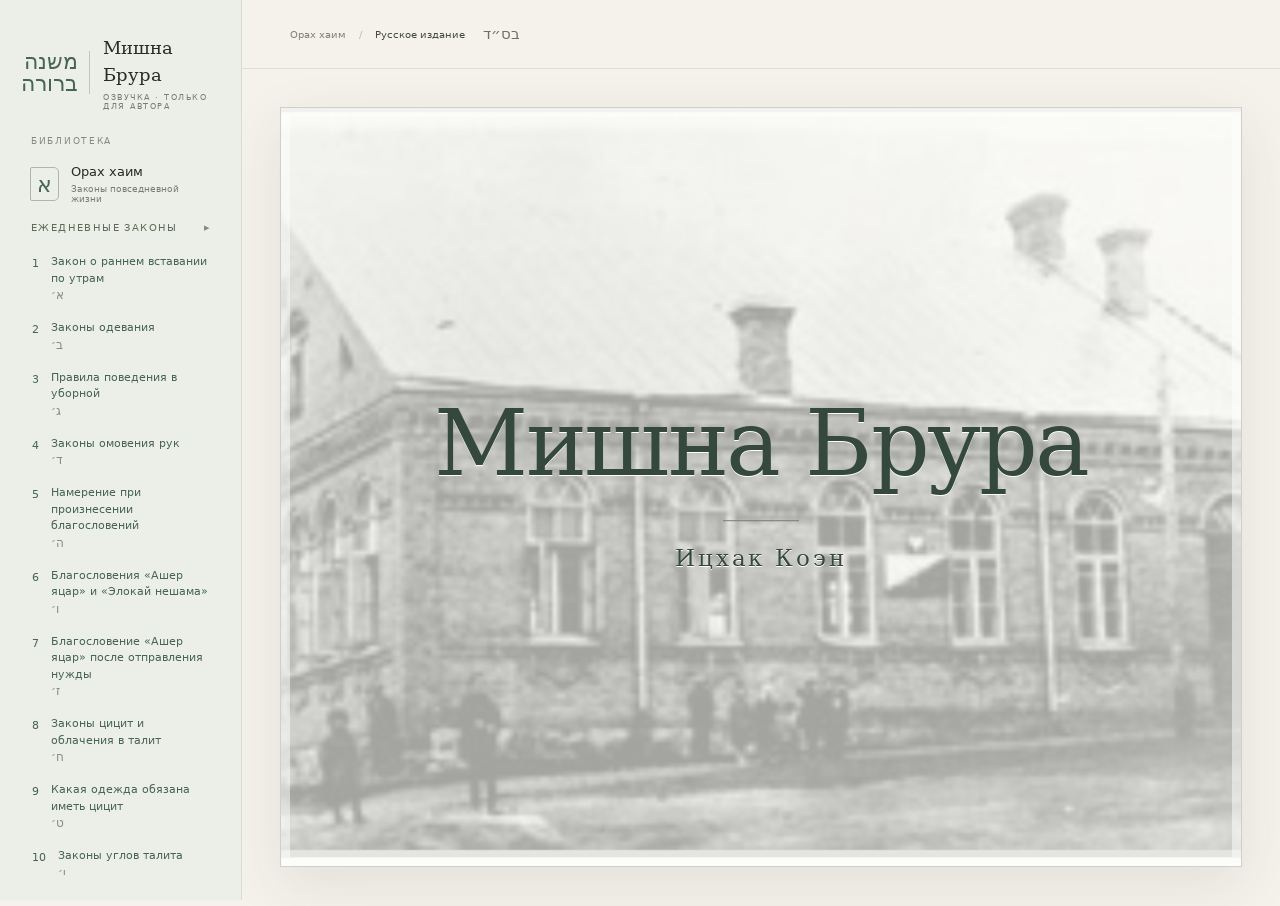
==== commit 45f7a438: "Симаним 435–446 (Шульхан Арух, Рамо, Мишна Брура, Биур Ѓалаха): перевод и установка; CACHE v383 Co-A" ====
--- a/golos/index.html
+++ b/golos/index.html
@@ -8,7 +8,7 @@
   <title>Озвучка · Мишна Брура</title>
   <link rel="icon" href="../icon.svg" type="image/svg+xml">
   <link rel="manifest" href="manifest.webmanifest">
-  <link rel="stylesheet" href="../style.css?v=112">
+  <link rel="stylesheet" href="../style.css?v=119">
 <style>#donateBtn{display:none!important}</style></head>
 <body>
 <aside class="sidebar" id="sidebar" aria-label="Навигация по книге" tabindex="0">
@@ -16,29 +16,51 @@
   <div class="side-caption">БИБЛИОТЕКА</div>
   <div class="book-nav"><span class="book-icon" aria-hidden="true">א</span><div>Орах хаим<small>Законы повседневной жизни</small></div></div>
   <div class="side-caption section-caption">ЕЖЕДНЕВНЫЕ ЗАКОНЫ</div>
-  <div class="chapter-list"><button class="chapter-nav" data-chapter="1" aria-pressed="false"><span>1</span><span>Поведение человека утром<small lang="he" dir="rtl">א׳</small></span></button><button class="chapter-nav" data-chapter="2" aria-pressed="false"><span>2</span><span>Законы одевания<small lang="he" dir="rtl">ב׳</small></span></button><button class="chapter-nav" data-chapter="3" aria-pressed="false"><span>3</span><span>Поведение в уборной<small lang="he" dir="rtl">ג׳</small></span></button><button class="chapter-nav" data-chapter="4" aria-pressed="false"><span>4</span><span>Утреннее омовение рук<small lang="he" dir="rtl">ד׳</small></span></button><button class="chapter-nav" data-chapter="5" aria-pressed="false"><span>5</span><span>Намерение при произнесении Имени<small lang="he" dir="rtl">ה׳</small></span></button><button class="chapter-nav" data-chapter="6" aria-pressed="false"><span>6</span><span>«Ашер яцар» и «Элокай нешама»<small lang="he" dir="rtl">ו׳</small></span></button><button class="chapter-nav" data-chapter="7" aria-pressed="false"><span>7</span><span>«Ашер яцар» в течение дня<small lang="he" dir="rtl">ז׳</small></span></button><button class="chapter-nav" data-chapter="8" aria-pressed="false"><span>8</span><span>Талит и цицит<small lang="he" dir="rtl">ח׳</small></span></button><button class="chapter-nav" data-chapter="9" aria-pressed="false"><span>9</span><span>Материалы талита и цицит<small lang="he" dir="rtl">ט׳</small></span></button><button class="chapter-nav" data-chapter="10" aria-pressed="false"><span>10</span><span>Одежда, обязанная в цицит<small lang="he" dir="rtl">י׳</small></span></button><button class="chapter-nav" data-chapter="11" aria-pressed="false"><span>11</span><span>Изготовление нитей цицит<small lang="he" dir="rtl">י״א</small></span></button><button class="chapter-nav" data-chapter="12" aria-pressed="false"><span>12</span><span>Оборванные нити цицит<small lang="he" dir="rtl">י״ב</small></span></button><button class="chapter-nav" data-chapter="13" aria-pressed="false"><span>13</span><span>Цицит в Шаббат<small lang="he" dir="rtl">י״ג</small></span></button><button class="chapter-nav" data-chapter="14" aria-pressed="false"><span>14</span><span>Заимствованный талит<small lang="he" dir="rtl">י״ד</small></span></button><button class="chapter-nav" data-chapter="15" aria-pressed="false"><span>15</span><span>Перенос цицит и порванный талит<small lang="he" dir="rtl">ט״ו</small></span></button><button class="chapter-nav" data-chapter="16" aria-pressed="false"><span>16</span><span>Размер талита, подлежащего заповеди цицит<small lang="he" dir="rtl">ט״ז</small></span></button><button class="chapter-nav" data-chapter="17" aria-pressed="false"><span>17</span><span>Кто обязан соблюдать заповедь цицит<small lang="he" dir="rtl">י״ז</small></span></button><button class="chapter-nav" data-chapter="18" aria-pressed="false"><span>18</span><span>Время исполнения заповеди цицит<small lang="he" dir="rtl">י״ח</small></span></button><button class="chapter-nav" data-chapter="19" aria-pressed="false"><span>19</span><span>Время произнесения благословения на цицит<small lang="he" dir="rtl">י״ט</small></span></button><button class="chapter-nav" data-chapter="20" aria-pressed="false"><span>20</span><span>Покупка и продажа талита с цицит<small lang="he" dir="rtl">כ׳</small></span></button><button class="chapter-nav" data-chapter="21" aria-pressed="false"><span>21</span><span>Обращение с оторвавшимися нитями цицит и старыми талитами<small lang="he" dir="rtl">כ״א</small></span></button><button class="chapter-nav" data-chapter="22" aria-pressed="false"><span>22</span><span>Благословение Шеэхеяну при изготовлении нового талита<small lang="he" dir="rtl">כ״ב</small></span></button><button class="chapter-nav" data-chapter="23" aria-pressed="false"><span>23</span><span>Законы цицит на кладбище<small lang="he" dir="rtl">כ״ג</small></span></button><button class="chapter-nav" data-chapter="24" aria-pressed="false"><span>24</span><span>Как носить цицит, награда и ответственность за заповедь<small lang="he" dir="rtl">כ״ד</small></span></button><button class="chapter-nav" data-chapter="25" aria-pressed="false"><span>25</span><span>Порядок надевания талита и тфилин, благословения и снятие тфилин<small lang="he" dir="rtl">כ״ה</small></span></button><button class="chapter-nav" data-chapter="26" aria-pressed="false"><span>26</span><span>Только один из двух тфилин<small lang="he" dir="rtl">כ״ו</small></span></button><button class="chapter-nav" data-chapter="27" aria-pressed="false"><span>27</span><span>Наложение тфилин: место и способ<small lang="he" dir="rtl">כ״ז</small></span></button><button class="chapter-nav" data-chapter="28" aria-pressed="false"><span>28</span><span>Снятие тфилин<small lang="he" dir="rtl">כ״ח</small></span></button><button class="chapter-nav" data-chapter="29" aria-pressed="false"><span>29</span><span>Благословение при снятии тфилин<small lang="he" dir="rtl">כ״ט</small></span></button><button class="chapter-nav" data-chapter="30" aria-pressed="false"><span>30</span><span>Время надевания тфилин<small lang="he" dir="rtl">ל׳</small></span></button><button class="chapter-nav" data-chapter="37" aria-pressed="false"><span>37</span><span>Награда за заповедь тфилин и их ношение<small lang="he" dir="rtl">ל״ז</small></span></button><button class="chapter-nav" data-chapter="38" aria-pressed="false"><span>38</span><span>Кто обязан в тфилин, а кто освобождён<small lang="he" dir="rtl">ל״ח</small></span></button><button class="chapter-nav" data-chapter="39" aria-pressed="false"><span>39</span><span>Кто пригоден писать тфилин и покупать у них<small lang="he" dir="rtl">ל״ט</small></span></button><button class="chapter-nav" data-chapter="40" aria-pressed="false"><span>40</span><span>Святость тфилин<small lang="he" dir="rtl">מ׳</small></span></button><button class="chapter-nav" data-chapter="41" aria-pressed="false"><span>41</span><span>Несущий груз: как поступать с тфилин<small lang="he" dir="rtl">מ״א</small></span></button><button class="chapter-nav" data-chapter="42" aria-pressed="false"><span>42</span><span>Изменение назначения тфилин<small lang="he" dir="rtl">מ״ב</small></span></button><button class="chapter-nav" data-chapter="43" aria-pressed="false"><span>43</span><span>Как вести себя с тфилин при входе в уборную<small lang="he" dir="rtl">מ״ג</small></span></button><button class="chapter-nav" data-chapter="44" aria-pressed="false"><span>44</span><span>Запрет сна в тфилин<small lang="he" dir="rtl">מ״ד</small></span></button><button class="chapter-nav" data-chapter="45" aria-pressed="false"><span>45</span><span>Закон о тфилин на кладбище и в бане<small lang="he" dir="rtl">מ״ה</small></span></button></div>
+  <div class="chapter-list"><button class="chapter-nav" data-chapter="1" aria-pressed="false"><span>1</span><span>Закон о раннем вставании по утрам<small lang="he" dir="rtl">א׳</small></span></button><button class="chapter-nav" data-chapter="2" aria-pressed="false"><span>2</span><span>Законы одевания<small lang="he" dir="rtl">ב׳</small></span></button><button class="chapter-nav" data-chapter="3" aria-pressed="false"><span>3</span><span>Правила поведения в уборной<small lang="he" dir="rtl">ג׳</small></span></button><button class="chapter-nav" data-chapter="4" aria-pressed="false"><span>4</span><span>Законы омовения рук<small lang="he" dir="rtl">ד׳</small></span></button><button class="chapter-nav" data-chapter="5" aria-pressed="false"><span>5</span><span>Намерение при произнесении благословений<small lang="he" dir="rtl">ה׳</small></span></button><button class="chapter-nav" data-chapter="6" aria-pressed="false"><span>6</span><span>Благословения «Ашер яцар» и «Элокай нешама»<small lang="he" dir="rtl">ו׳</small></span></button><button class="chapter-nav" data-chapter="7" aria-pressed="false"><span>7</span><span>Благословение «Ашер яцар» после отправления нужды<small lang="he" dir="rtl">ז׳</small></span></button><button class="chapter-nav" data-chapter="8" aria-pressed="false"><span>8</span><span>Законы цицит и облачения в талит<small lang="he" dir="rtl">ח׳</small></span></button><button class="chapter-nav" data-chapter="9" aria-pressed="false"><span>9</span><span>Какая одежда обязана иметь цицит<small lang="he" dir="rtl">ט׳</small></span></button><button class="chapter-nav" data-chapter="10" aria-pressed="false"><span>10</span><span>Законы углов талита<small lang="he" dir="rtl">י׳</small></span></button><button class="chapter-nav" data-chapter="11" aria-pressed="false"><span>11</span><span>Законы нитей цицит<small lang="he" dir="rtl">י״א</small></span></button><button class="chapter-nav" data-chapter="12" aria-pressed="false"><span>12</span><span>Что делает цицит непригодной<small lang="he" dir="rtl">י״ב</small></span></button><button class="chapter-nav" data-chapter="13" aria-pressed="false"><span>13</span><span>Законы цицит в Шаббат<small lang="he" dir="rtl">י״ג</small></span></button><button class="chapter-nav" data-chapter="14" aria-pressed="false"><span>14</span><span>Законы цицит, изготовленных нееврем или женщинами, и одолженного талита<small lang="he" dir="rtl">י״ד</small></span></button><button class="chapter-nav" data-chapter="15" aria-pressed="false"><span>15</span><span>Перенос цицит на другую одежду и порванный талит<small lang="he" dir="rtl">ט״ו</small></span></button><button class="chapter-nav" data-chapter="16" aria-pressed="false"><span>16</span><span>Размер талита, подлежащего заповеди цицит<small lang="he" dir="rtl">ט״ז</small></span></button><button class="chapter-nav" data-chapter="17" aria-pressed="false"><span>17</span><span>Кто обязан соблюдать заповедь цицит<small lang="he" dir="rtl">י״ז</small></span></button><button class="chapter-nav" data-chapter="18" aria-pressed="false"><span>18</span><span>Время исполнения заповеди цицит<small lang="he" dir="rtl">י״ח</small></span></button><button class="chapter-nav" data-chapter="19" aria-pressed="false"><span>19</span><span>Время произнесения благословения на цицит<small lang="he" dir="rtl">י״ט</small></span></button><button class="chapter-nav" data-chapter="20" aria-pressed="false"><span>20</span><span>Покупка и продажа талита с цицит<small lang="he" dir="rtl">כ׳</small></span></button><button class="chapter-nav" data-chapter="21" aria-pressed="false"><span>21</span><span>Обращение с оторвавшимися нитями цицит и старыми талитами<small lang="he" dir="rtl">כ״א</small></span></button><button class="chapter-nav" data-chapter="22" aria-pressed="false"><span>22</span><span>Благословение Шеэхеяну при изготовлении нового талита<small lang="he" dir="rtl">כ״ב</small></span></button><button class="chapter-nav" data-chapter="23" aria-pressed="false"><span>23</span><span>Законы цицит на кладбище<small lang="he" dir="rtl">כ״ג</small></span></button><button class="chapter-nav" data-chapter="24" aria-pressed="false"><span>24</span><span>Как носить цицит, награда и ответственность за заповедь<small lang="he" dir="rtl">כ״ד</small></span></button><button class="chapter-nav" data-chapter="25" aria-pressed="false"><span>25</span><span>Законы тфилин в частностях<small lang="he" dir="rtl">כ״ה</small></span></button><button class="chapter-nav" data-chapter="26" aria-pressed="false"><span>26</span><span>Только один из двух тфилин<small lang="he" dir="rtl">כ״ו</small></span></button><button class="chapter-nav" data-chapter="27" aria-pressed="false"><span>27</span><span>Наложение тфилин: место и способ<small lang="he" dir="rtl">כ״ז</small></span></button><button class="chapter-nav" data-chapter="28" aria-pressed="false"><span>28</span><span>Снятие тфилин<small lang="he" dir="rtl">כ״ח</small></span></button><button class="chapter-nav" data-chapter="29" aria-pressed="false"><span>29</span><span>Благословение при снятии тфилин<small lang="he" dir="rtl">כ״ט</small></span></button><button class="chapter-nav" data-chapter="30" aria-pressed="false"><span>30</span><span>Время надевания тфилин<small lang="he" dir="rtl">ל׳</small></span></button><button class="chapter-nav" data-chapter="31" aria-pressed="false"><span>31</span><span>Тфилин в Шаббат, Йом Тов и холь а-моэд<small lang="he" dir="rtl">ל״א</small></span></button><button class="chapter-nav" data-chapter="32" aria-pressed="false"><span>32</span><span>Порядок написания тфилин<small lang="he" dir="rtl">ל״ב</small></span></button><button class="chapter-nav" data-chapter="33" aria-pressed="false"><span>33</span><span>Починка тфилин и законы о ремнях<small lang="he" dir="rtl">ל״ג</small></span></button><button class="chapter-nav" data-chapter="34" aria-pressed="false"><span>34</span><span>Порядок вложения отрывков в тфилин; две пары тфилин<small lang="he" dir="rtl">ל״ד</small></span></button><button class="chapter-nav" data-chapter="35" aria-pressed="false"><span>35</span><span>Число строк в тфилин<small lang="he" dir="rtl">ל״ה</small></span></button><button class="chapter-nav" data-chapter="36" aria-pressed="false"><span>36</span><span>Тщательность в написании букв<small lang="he" dir="rtl">ל״ו</small></span></button><button class="chapter-nav" data-chapter="37" aria-pressed="false"><span>37</span><span>Время надевания тфилин<small lang="he" dir="rtl">ל״ז</small></span></button><button class="chapter-nav" data-chapter="38" aria-pressed="false"><span>38</span><span>Кто обязан в тфилин, а кто освобождён<small lang="he" dir="rtl">ל״ח</small></span></button><button class="chapter-nav" data-chapter="39" aria-pressed="false"><span>39</span><span>Кто пригоден писать тфилин и покупать у них<small lang="he" dir="rtl">ל״ט</small></span></button><button class="chapter-nav" data-chapter="40" aria-pressed="false"><span>40</span><span>Закон о том, как вести себя со святостью тфилин<small lang="he" dir="rtl">מ׳</small></span></button><button class="chapter-nav" data-chapter="41" aria-pressed="false"><span>41</span><span>Несущий груз: как поступать с тфилин<small lang="he" dir="rtl">מ״א</small></span></button><button class="chapter-nav" data-chapter="42" aria-pressed="false"><span>42</span><span>Разрешено ли переделывать тфилин руки в тфилин головы<small lang="he" dir="rtl">מ״ב</small></span></button><button class="chapter-nav" data-chapter="43" aria-pressed="false"><span>43</span><span>Как вести себя с тфилин при входе в уборную<small lang="he" dir="rtl">מ״ג</small></span></button><button class="chapter-nav" data-chapter="44" aria-pressed="false"><span>44</span><span>Запрет сна в тфилин<small lang="he" dir="rtl">מ״ד</small></span></button><button class="chapter-nav" data-chapter="45" aria-pressed="false"><span>45</span><span>Закон о тфилин на кладбище и в бане<small lang="he" dir="rtl">מ״ה</small></span></button></div>
   <div class="side-caption section-caption">МОЛИТВА</div>
-  <div class="chapter-list"><button class="chapter-nav" data-chapter="46" aria-pressed="false"><span>46</span><span>Законы утренних благословений<small lang="he" dir="rtl">מ״ו</small></span></button><button class="chapter-nav" data-chapter="47" aria-pressed="false"><span>47</span><span>Законы благословения Торы<small lang="he" dir="rtl">מ״ז</small></span></button><button class="chapter-nav" data-chapter="48" aria-pressed="false"><span>48</span><span>Отрывок о тамиде и стихи жертвы Шаббата<small lang="he" dir="rtl">מ״ח</small></span></button><button class="chapter-nav" data-chapter="49" aria-pressed="false"><span>49</span><span>Чтение наизусть написанного в Торе<small lang="he" dir="rtl">מ״ט</small></span></button><button class="chapter-nav" data-chapter="50" aria-pressed="false"><span>50</span><span>Причина изучения «Эйзеѓу мекоман»<small lang="he" dir="rtl">נ</small></span></button><button class="chapter-nav" data-chapter="51" aria-pressed="false"><span>51</span><span>Законы от «Барух шеамар» до «Йиштабах»<small lang="he" dir="rtl">נא</small></span></button><button class="chapter-nav" data-chapter="52" aria-pressed="false"><span>52</span><span>Опоздавший в синагогу к концу Псукей де-зимра<small lang="he" dir="rtl">נ״ב</small></span></button><button class="chapter-nav" data-chapter="53" aria-pressed="false"><span>53</span><span>Выбор и назначение ведущего молитву<small lang="he" dir="rtl">נ״ג</small></span></button><button class="chapter-nav" data-chapter="54" aria-pressed="false"><span>54</span><span>Законы, относящиеся к «Йиштабах»<small lang="he" dir="rtl">נ״ד</small></span></button><button class="chapter-nav" data-chapter="55" aria-pressed="false"><span>55</span><span>Законы кадиша и миньяна<small lang="he" dir="rtl">נ״ה</small></span></button><button class="chapter-nav" data-chapter="56" aria-pressed="false"><span>56</span><span>Закон об ответе на кадиш<small lang="he" dir="rtl">נ״ו</small></span></button><button class="chapter-nav" data-chapter="57" aria-pressed="false"><span>57</span><span>Закон о «Барху» и ответе на него<small lang="he" dir="rtl">נ״ז</small></span></button><button class="chapter-nav" data-chapter="58" aria-pressed="false"><span>58</span><span>Время утреннего чтения<small lang="he" dir="rtl">נ״ח</small></span></button><button class="chapter-nav" data-chapter="59" aria-pressed="false"><span>59</span><span>Закон первого благословения — «Йоцер ор»<small lang="he" dir="rtl">נ״ט</small></span></button><button class="chapter-nav" data-chapter="60" aria-pressed="false"><span>60</span><span>Благословения чтения «Шма»; нужно ли намерение при исполнении заповедей<small lang="he" dir="rtl">ס׳</small></span></button><button class="chapter-nav" data-chapter="61" aria-pressed="false"><span>61</span><span>Насколько нужно быть точным и сосредоточенным при чтении «Шма»<small lang="he" dir="rtl">ס״א</small></span></button><button class="chapter-nav" data-chapter="62" aria-pressed="false"><span>62</span><span>Кто прочёл «Шма» неточно или не слыша себя<small lang="he" dir="rtl">ס״ב</small></span></button><button class="chapter-nav" data-chapter="63" aria-pressed="false"><span>63</span><span>Сидеть во время чтения «Шма» и не засыпать<small lang="he" dir="rtl">ס״ג</small></span></button><button class="chapter-nav" data-chapter="64" aria-pressed="false"><span>64</span><span>Ошибка при чтении «Шма»<small lang="he" dir="rtl">ס״ד</small></span></button><button class="chapter-nav" data-chapter="65" aria-pressed="false"><span>65</span><span>Вошедший в синагогу, когда община читает Шма, и прервавший чтение Шма<small lang="he" dir="rtl">ס״ה</small></span></button><button class="chapter-nav" data-chapter="66" aria-pressed="false"><span>66</span><span>Где можно прерываться во время Шма и её благословений и где нельзя<small lang="he" dir="rtl">ס״ו</small></span></button><button class="chapter-nav" data-chapter="67" aria-pressed="false"><span>67</span><span>Сомнение, прочитал ли человек Шма<small lang="he" dir="rtl">ס״ז</small></span></button><button class="chapter-nav" data-chapter="68" aria-pressed="false"><span>68</span><span>Не прерывать благословения ради пиютов<small lang="he" dir="rtl">ס״ח</small></span></button><button class="chapter-nav" data-chapter="69" aria-pressed="false"><span>69</span><span>Закон «порес аль Шма»<small lang="he" dir="rtl">ס״ט</small></span></button><button class="chapter-nav" data-chapter="70" aria-pressed="false"><span>70</span><span>Кто освобождён от чтения Шма<small lang="he" dir="rtl">ע׳</small></span></button><button class="chapter-nav" data-chapter="71" aria-pressed="false"><span>71</span><span>Освобождённые от «Шма» из-за умершего<small lang="he" dir="rtl">ע״א</small></span></button><button class="chapter-nav" data-chapter="72" aria-pressed="false"><span>72</span><span>Несущие носилки, провожающие и утешающие<small lang="he" dir="rtl">ע״ב</small></span></button><button class="chapter-nav" data-chapter="73" aria-pressed="false"><span>73</span><span>Спящие рядом: как читать «Шма»<small lang="he" dir="rtl">ע״ג</small></span></button><button class="chapter-nav" data-chapter="74" aria-pressed="false"><span>74</span><span>Когда части тела видят наготу<small lang="he" dir="rtl">ע״ד</small></span></button><button class="chapter-nav" data-chapter="75" aria-pressed="false"><span>75</span><span>Открытые части тела, волосы и женское пение<small lang="he" dir="rtl">ע״ה</small></span></button><button class="chapter-nav" data-chapter="76" aria-pressed="false"><span>76</span><span>Испражнения во время чтения «Шма»<small lang="he" dir="rtl">ע״ו</small></span></button><button class="chapter-nav" data-chapter="77" aria-pressed="false"><span>77</span><span>Чтение напротив мочи<small lang="he" dir="rtl">ע״ז</small></span></button><button class="chapter-nav" data-chapter="78" aria-pressed="false"><span>78</span><span>Если во время чтения понадобилось помочиться<small lang="he" dir="rtl">ע״ח</small></span></button><button class="chapter-nav" data-chapter="79" aria-pressed="false"><span>79</span><span>Расстояние от нечистот и дурного запаха<small lang="he" dir="rtl">ע״ט</small></span></button><button class="chapter-nav" data-chapter="80" aria-pressed="false"><span>80</span><span>Кто не может удержаться от газов<small lang="he" dir="rtl">פ׳</small></span></button><button class="chapter-nav" data-chapter="89" aria-pressed="false"><span>89</span><span>Молитва и её время<small lang="he" dir="rtl">פ״ט</small></span></button><button class="chapter-nav" data-chapter="90" aria-pressed="false"><span>90</span><span>Место для молитвы, молитва с общиной и молитва в пути<small lang="he" dir="rtl">צ׳</small></span></button><button class="chapter-nav" data-chapter="91" aria-pressed="false"><span>91</span><span>Подпоясаться и покрыть голову во время молитвы<small lang="he" dir="rtl">צ״א</small></span></button><button class="chapter-nav" data-chapter="92" aria-pressed="false"><span>92</span><span>Молитва человека, которому нужно справить нужду; омовение рук и другие приготовления к молитве<small lang="he" dir="rtl">צ״ב</small></span></button><button class="chapter-nav" data-chapter="93" aria-pressed="false"><span>93</span><span>Перед молитвой нужно выждать время и настроиться<small lang="he" dir="rtl">צ״ג</small></span></button><button class="chapter-nav" data-chapter="94" aria-pressed="false"><span>94</span><span>Молитва лицом к Земле Израиля; молитва верхом, в пути, сидя и лёжа<small lang="he" dir="rtl">צ״ד</small></span></button><button class="chapter-nav" data-chapter="95" aria-pressed="false"><span>95</span><span>Положение тела во время молитвы: ноги, глаза, руки<small lang="he" dir="rtl">צ״ה</small></span></button><button class="chapter-nav" data-chapter="96" aria-pressed="false"><span>96</span><span>Что нельзя держать в руках во время молитвы<small lang="he" dir="rtl">צ״ו</small></span></button><button class="chapter-nav" data-chapter="97" aria-pressed="false"><span>97</span><span>Отрыжка, зевота, плевок и другие помехи во время молитвы<small lang="he" dir="rtl">צ״ז</small></span></button><button class="chapter-nav" data-chapter="98" aria-pressed="false"><span>98</span><span>Сосредоточенность в молитве<small lang="he" dir="rtl">צ״ח</small></span></button><button class="chapter-nav" data-chapter="99" aria-pressed="false"><span>99</span><span>Молитва выпившего вино<small lang="he" dir="rtl">צ״ט</small></span></button><button class="chapter-nav" data-chapter="100" aria-pressed="false"><span>100</span><span>Заранее повторить молитвы праздников<small lang="he" dir="rtl">ק׳</small></span></button><button class="chapter-nav" data-chapter="101" aria-pressed="false"><span>101</span><span>Сосредоточенность, тихая молитва и язык молитвы<small lang="he" dir="rtl">ק״א</small></span></button><button class="chapter-nav" data-chapter="102" aria-pressed="false"><span>102</span><span>Запрет сидеть рядом с молящимся и проходить перед ним<small lang="he" dir="rtl">ק״ב</small></span></button><button class="chapter-nav" data-chapter="103" aria-pressed="false"><span>103</span><span>Газы и чихание во время молитвы<small lang="he" dir="rtl">ק״ג</small></span></button><button class="chapter-nav" data-chapter="104" aria-pressed="false"><span>104</span><span>Нельзя прерывать молитву: когда всё же можно и откуда возвращаться<small lang="he" dir="rtl">ק״ד</small></span></button><button class="chapter-nav" data-chapter="105" aria-pressed="false"><span>105</span><span>Две молитвы подряд: пауза между ними<small lang="he" dir="rtl">ק״ה</small></span></button><button class="chapter-nav" data-chapter="106" aria-pressed="false"><span>106</span><span>Кто освобождён от молитвы<small lang="he" dir="rtl">ק״ו</small></span></button><button class="chapter-nav" data-chapter="107" aria-pressed="false"><span>107</span><span>Сомнение, молился ли человек, и добровольная молитва<small lang="he" dir="rtl">ק״ז</small></span></button><button class="chapter-nav" data-chapter="108" aria-pressed="false"><span>108</span><span>Восполнение упущенной молитвы<small lang="he" dir="rtl">ק״ח</small></span></button><button class="chapter-nav" data-chapter="109" aria-pressed="false"><span>109</span><span>Закон о том, как отдельному человеку вести себя, чтобы согласовать свою молитву с молитвой общины<small lang="he" dir="rtl">ק״ט</small></span></button><button class="chapter-nav" data-chapter="110" aria-pressed="false"><span>110</span><span>Отправляющийся в путь и работники: какую молитву они читают, и порядок молитвы путника<small lang="he" dir="rtl">ק״י</small></span></button><button class="chapter-nav" data-chapter="111" aria-pressed="false"><span>111</span><span>Закон о присоединении благословения об избавлении к молитве<small lang="he" dir="rtl">קי״א</small></span></button><button class="chapter-nav" data-chapter="112" aria-pressed="false"><span>112</span><span>Не прерывать молитву ни в первых трёх, ни в последних трёх благословениях<small lang="he" dir="rtl">קי״ב</small></span></button><button class="chapter-nav" data-chapter="113" aria-pressed="false"><span>113</span><span>Законы поклонов в молитве «Шмоне эсре»<small lang="he" dir="rtl">קי״ג</small></span></button><button class="chapter-nav" data-chapter="114" aria-pressed="false"><span>114</span><span>Упоминание ветра, дождя и росы<small lang="he" dir="rtl">קי״ד</small></span></button><button class="chapter-nav" data-chapter="115" aria-pressed="false"><span>115</span><span>Смысл благословения «Ата хонен»<small lang="he" dir="rtl">קט״ו</small></span></button><button class="chapter-nav" data-chapter="116" aria-pressed="false"><span>116</span><span>Толкование благословения «Рфаэну»<small lang="he" dir="rtl">קט״ז</small></span></button><button class="chapter-nav" data-chapter="117" aria-pressed="false"><span>117</span><span>Законы благословения «Биркат а-Шаним»<small lang="he" dir="rtl">קי״ז</small></span></button><button class="chapter-nav" data-chapter="118" aria-pressed="false"><span>118</span><span>Завершение благословения «Ѓашива шофтену»<small lang="he" dir="rtl">קי״ח</small></span></button><button class="chapter-nav" data-chapter="119" aria-pressed="false"><span>119</span><span>Добавление просьб в средние благословения Шмоне эсре<small lang="he" dir="rtl">קי״ט</small></span></button><button class="chapter-nav" data-chapter="120" aria-pressed="false"><span>120</span><span>Произнесение «Рецэ» в каждой молитве<small lang="he" dir="rtl">ק״כ</small></span></button><button class="chapter-nav" data-chapter="121" aria-pressed="false"><span>121</span><span>Законы благословения «Модим»<small lang="he" dir="rtl">קכ״א</small></span></button><button class="chapter-nav" data-chapter="122" aria-pressed="false"><span>122</span><span>Законы между «Шмоне эсре» и «Йиѓью ле-рацон»<small lang="he" dir="rtl">קכ״ב</small></span></button><button class="chapter-nav" data-chapter="123" aria-pressed="false"><span>123</span><span>Поклон и три шага назад при завершении «Шмоне эсре»<small lang="he" dir="rtl">קכ״ג</small></span></button><button class="chapter-nav" data-chapter="124" aria-pressed="false"><span>124</span><span>Повторение молитвы ведущим и ответ «амен»<small lang="he" dir="rtl">קכ״ד</small></span></button><button class="chapter-nav" data-chapter="125" aria-pressed="false"><span>125</span><span>Законы кедуши<small lang="he" dir="rtl">קכ״ה</small></span></button><button class="chapter-nav" data-chapter="126" aria-pressed="false"><span>126</span><span>Закон о ведущем молитву, который ошибся<small lang="he" dir="rtl">קכ״ו</small></span></button><button class="chapter-nav" data-chapter="127" aria-pressed="false"><span>127</span><span>Закон о «Модим де-рабанан»<small lang="he" dir="rtl">קכ״ז</small></span></button><button class="chapter-nav" data-chapter="128" aria-pressed="false"><span>128</span><span>Благословение коэнов и то, что делает коэна непригодным<small lang="he" dir="rtl">קכ״ח</small></span></button><button class="chapter-nav" data-chapter="129" aria-pressed="false"><span>129</span><span>В каких молитвах коэны благословляют народ<small lang="he" dir="rtl">קכ״ט</small></span></button><button class="chapter-nav" data-chapter="130" aria-pressed="false"><span>130</span><span>Молитва о сновидениях во время благословения коэнов<small lang="he" dir="rtl">ק״ל</small></span></button><button class="chapter-nav" data-chapter="131" aria-pressed="false"><span>131</span><span>Законы падения ниц после молитвы (нефилат апаим)<small lang="he" dir="rtl">קל״א</small></span></button><button class="chapter-nav" data-chapter="132" aria-pressed="false"><span>132</span><span>Кдуша «У-ва ле-Цион» и завершение молитвы<small lang="he" dir="rtl">קל״ב</small></span></button><button class="chapter-nav" data-chapter="133" aria-pressed="false"><span>133</span><span>«Барху» в Шаббат и в праздник<small lang="he" dir="rtl">קל״ג</small></span></button><button class="chapter-nav" data-chapter="134" aria-pressed="false"><span>134</span><span>«Ве-ѓу рахум» и поднятие свитка Торы<small lang="he" dir="rtl">קל״ד</small></span></button></div>
+  <div class="chapter-list"><button class="chapter-nav" data-chapter="46" aria-pressed="false"><span>46</span><span>Законы утренних благословений<small lang="he" dir="rtl">מ״ו</small></span></button><button class="chapter-nav" data-chapter="47" aria-pressed="false"><span>47</span><span>Законы благословения Торы<small lang="he" dir="rtl">מ״ז</small></span></button><button class="chapter-nav" data-chapter="48" aria-pressed="false"><span>48</span><span>Отрывок о тамиде и стихи жертвы Шаббата<small lang="he" dir="rtl">מ״ח</small></span></button><button class="chapter-nav" data-chapter="49" aria-pressed="false"><span>49</span><span>О том, что Шма можно читать наизусть<small lang="he" dir="rtl">מ״ט</small></span></button><button class="chapter-nav" data-chapter="50" aria-pressed="false"><span>50</span><span>Причина, по которой читают мишну «Эйзеѓу мекоман»<small lang="he" dir="rtl">נ</small></span></button><button class="chapter-nav" data-chapter="51" aria-pressed="false"><span>51</span><span>Законы от «Барух шеамар» до «Йиштабах»<small lang="he" dir="rtl">נא</small></span></button><button class="chapter-nav" data-chapter="52" aria-pressed="false"><span>52</span><span>Закон о том, кто задержался и пришёл в синагогу только к «Йиштабах»<small lang="he" dir="rtl">נ״ב</small></span></button><button class="chapter-nav" data-chapter="53" aria-pressed="false"><span>53</span><span>Закон о том, кто достоин проходить перед тевой<small lang="he" dir="rtl">נ״ג</small></span></button><button class="chapter-nav" data-chapter="54" aria-pressed="false"><span>54</span><span>Законы, относящиеся к «Йиштабах»<small lang="he" dir="rtl">נ״ד</small></span></button><button class="chapter-nav" data-chapter="55" aria-pressed="false"><span>55</span><span>Законы кадиша<small lang="he" dir="rtl">נ״ה</small></span></button><button class="chapter-nav" data-chapter="56" aria-pressed="false"><span>56</span><span>Закон об ответе на кадиш<small lang="he" dir="rtl">נ״ו</small></span></button><button class="chapter-nav" data-chapter="57" aria-pressed="false"><span>57</span><span>Закон о «Барху» и ответе на него<small lang="he" dir="rtl">נ״ז</small></span></button><button class="chapter-nav" data-chapter="58" aria-pressed="false"><span>58</span><span>Законы чтения Шма и его благословений<small lang="he" dir="rtl">נ״ח</small></span></button><button class="chapter-nav" data-chapter="59" aria-pressed="false"><span>59</span><span>Закон первого благословения — «Йоцер ор»<small lang="he" dir="rtl">נ״ט</small></span></button><button class="chapter-nav" data-chapter="60" aria-pressed="false"><span>60</span><span>Благословения чтения «Шма»; нужно ли намерение при исполнении заповедей<small lang="he" dir="rtl">ס׳</small></span></button><button class="chapter-nav" data-chapter="61" aria-pressed="false"><span>61</span><span>Насколько нужно быть точным и сосредоточенным при чтении «Шма»<small lang="he" dir="rtl">ס״א</small></span></button><button class="chapter-nav" data-chapter="62" aria-pressed="false"><span>62</span><span>Кто прочёл «Шма» неточно или не слыша себя<small lang="he" dir="rtl">ס״ב</small></span></button><button class="chapter-nav" data-chapter="63" aria-pressed="false"><span>63</span><span>Сидеть во время чтения «Шма» и не засыпать<small lang="he" dir="rtl">ס״ג</small></span></button><button class="chapter-nav" data-chapter="64" aria-pressed="false"><span>64</span><span>Ошибка при чтении «Шма»<small lang="he" dir="rtl">ס״ד</small></span></button><button class="chapter-nav" data-chapter="65" aria-pressed="false"><span>65</span><span>Вошедший в синагогу, когда община читает Шма, и прервавший чтение Шма<small lang="he" dir="rtl">ס״ה</small></span></button><button class="chapter-nav" data-chapter="66" aria-pressed="false"><span>66</span><span>Где можно прерываться во время Шма и её благословений и где нельзя<small lang="he" dir="rtl">ס״ו</small></span></button><button class="chapter-nav" data-chapter="67" aria-pressed="false"><span>67</span><span>Сомнение, прочитал ли человек Шма<small lang="he" dir="rtl">ס״ז</small></span></button><button class="chapter-nav" data-chapter="68" aria-pressed="false"><span>68</span><span>Не делать перерыва пиютами<small lang="he" dir="rtl">ס״ח</small></span></button><button class="chapter-nav" data-chapter="69" aria-pressed="false"><span>69</span><span>Закон «порес аль Шма»<small lang="he" dir="rtl">ס״ט</small></span></button><button class="chapter-nav" data-chapter="70" aria-pressed="false"><span>70</span><span>Кто освобождён от чтения Шма<small lang="he" dir="rtl">ע׳</small></span></button><button class="chapter-nav" data-chapter="71" aria-pressed="false"><span>71</span><span>Скорбящий и занимающиеся умершим освобождены от чтения «Шма»<small lang="he" dir="rtl">ע״א</small></span></button><button class="chapter-nav" data-chapter="72" aria-pressed="false"><span>72</span><span>Закон о несущих носилки, утешающих и провожающих умершего<small lang="he" dir="rtl">ע״ב</small></span></button><button class="chapter-nav" data-chapter="73" aria-pressed="false"><span>73</span><span>Как вести себя тому, кто спит с женой и детьми<small lang="he" dir="rtl">ע״ג</small></span></button><button class="chapter-nav" data-chapter="74" aria-pressed="false"><span>74</span><span>Не произносить благословение, когда части его тела видят наготу<small lang="he" dir="rtl">ע״ד</small></span></button><button class="chapter-nav" data-chapter="75" aria-pressed="false"><span>75</span><span>Остерегаться во время чтения «Шма» открытых волос и голоса женщины, а также не читать его напротив наготы<small lang="he" dir="rtl">ע״ה</small></span></button><button class="chapter-nav" data-chapter="76" aria-pressed="false"><span>76</span><span>Остерегаться испражнений во время чтения «Шма»<small lang="he" dir="rtl">ע״ו</small></span></button><button class="chapter-nav" data-chapter="77" aria-pressed="false"><span>77</span><span>Не читать напротив мочи<small lang="he" dir="rtl">ע״ז</small></span></button><button class="chapter-nav" data-chapter="78" aria-pressed="false"><span>78</span><span>Если во время чтения «Шма» понадобилось помочиться<small lang="he" dir="rtl">ע״ח</small></span></button><button class="chapter-nav" data-chapter="79" aria-pressed="false"><span>79</span><span>Если во время чтения оказались нечистоты<small lang="he" dir="rtl">ע״ט</small></span></button><button class="chapter-nav" data-chapter="80" aria-pressed="false"><span>80</span><span>Тот, кто не может удержаться от выпускания газов<small lang="he" dir="rtl">פ׳</small></span></button><button class="chapter-nav" data-chapter="81" aria-pressed="false"><span>81</span><span>Кал и моча малолетнего ребёнка<small lang="he" dir="rtl">פ״א</small></span></button><button class="chapter-nav" data-chapter="82" aria-pressed="false"><span>82</span><span>Закон о высохших испражнениях<small lang="he" dir="rtl">פ״ב</small></span></button><button class="chapter-nav" data-chapter="83" aria-pressed="false"><span>83</span><span>Уборная и чтение «Шма»<small lang="he" dir="rtl">פ״ג</small></span></button><button class="chapter-nav" data-chapter="84" aria-pressed="false"><span>84</span><span>Чтение «Шма» в бане<small lang="he" dir="rtl">פ״ד</small></span></button><button class="chapter-nav" data-chapter="85" aria-pressed="false"><span>85</span><span>Места, где запрещено читать «Шма»<small lang="he" dir="rtl">פ״ה</small></span></button><button class="chapter-nav" data-chapter="86" aria-pressed="false"><span>86</span><span>Отдаление от зловонной воды<small lang="he" dir="rtl">פ״ו</small></span></button><button class="chapter-nav" data-chapter="87" aria-pressed="false"><span>87</span><span>Насколько нужно отдалиться при чтении Шма от сосуда с нечистотами<small lang="he" dir="rtl">פ״ז</small></span></button><button class="chapter-nav" data-chapter="88" aria-pressed="false"><span>88</span><span>Баал кери разрешено читать Шма<small lang="he" dir="rtl">פ״ח</small></span></button><button class="chapter-nav" data-chapter="89" aria-pressed="false"><span>89</span><span>Законы молитвы и её времени<small lang="he" dir="rtl">פ״ט</small></span></button><button class="chapter-nav" data-chapter="90" aria-pressed="false"><span>90</span><span>Место, подходящее для молитвы с общиной, и закон идущего в пути<small lang="he" dir="rtl">צ׳</small></span></button><button class="chapter-nav" data-chapter="91" aria-pressed="false"><span>91</span><span>Подпоясаться и покрыть голову во время молитвы<small lang="he" dir="rtl">צ״א</small></span></button><button class="chapter-nav" data-chapter="92" aria-pressed="false"><span>92</span><span>Нуждающийся справить нужду; омовение для молитвы и прочие приготовления к ней<small lang="he" dir="rtl">צ״ב</small></span></button><button class="chapter-nav" data-chapter="93" aria-pressed="false"><span>93</span><span>Перед молитвой нужно немного выждать<small lang="he" dir="rtl">צ״ג</small></span></button><button class="chapter-nav" data-chapter="94" aria-pressed="false"><span>94</span><span>Нужно направлять сердце в сторону Земли Израиля; закон едущего верхом или сидящего в повозке<small lang="he" dir="rtl">צ״ד</small></span></button><button class="chapter-nav" data-chapter="95" aria-pressed="false"><span>95</span><span>Положение частей тела во время молитвы<small lang="he" dir="rtl">צ״ה</small></span></button><button class="chapter-nav" data-chapter="96" aria-pressed="false"><span>96</span><span>Избегать всех помех, чтобы молиться с сосредоточенностью<small lang="he" dir="rtl">צ״ו</small></span></button><button class="chapter-nav" data-chapter="97" aria-pressed="false"><span>97</span><span>Не рыгать и не зевать во время молитвы<small lang="he" dir="rtl">צ״ז</small></span></button><button class="chapter-nav" data-chapter="98" aria-pressed="false"><span>98</span><span>Нужно молиться с сосредоточенностью<small lang="he" dir="rtl">צ״ח</small></span></button><button class="chapter-nav" data-chapter="99" aria-pressed="false"><span>99</span><span>Закон о подвыпившем и пьяном при молитве<small lang="he" dir="rtl">צ״ט</small></span></button><button class="chapter-nav" data-chapter="100" aria-pressed="false"><span>100</span><span>Молитву праздника необходимо предварительно подготовить<small lang="he" dir="rtl">ק׳</small></span></button><button class="chapter-nav" data-chapter="101" aria-pressed="false"><span>101</span><span>Нужно сосредотачиваться во всех благословениях, и можно молиться на любом языке<small lang="he" dir="rtl">ק״א</small></span></button><button class="chapter-nav" data-chapter="102" aria-pressed="false"><span>102</span><span>Запрет мешать молящемуся<small lang="he" dir="rtl">ק״ב</small></span></button><button class="chapter-nav" data-chapter="103" aria-pressed="false"><span>103</span><span>О появлении запаха или чихании во время молитвы<small lang="he" dir="rtl">ק״ג</small></span></button><button class="chapter-nav" data-chapter="104" aria-pressed="false"><span>104</span><span>Не прерывать молитву<small lang="he" dir="rtl">ק״ד</small></span></button><button class="chapter-nav" data-chapter="105" aria-pressed="false"><span>105</span><span>Закон о том, кто молится две молитвы<small lang="he" dir="rtl">ק״ה</small></span></button><button class="chapter-nav" data-chapter="106" aria-pressed="false"><span>106</span><span>Кто освобождён от молитвы<small lang="he" dir="rtl">ק״ו</small></span></button><button class="chapter-nav" data-chapter="107" aria-pressed="false"><span>107</span><span>Сомнение, молился ли человек, и добровольная молитва<small lang="he" dir="rtl">ק״ז</small></span></button><button class="chapter-nav" data-chapter="108" aria-pressed="false"><span>108</span><span>Тот, кто не помолился по ошибке, по принуждению или намеренно<small lang="he" dir="rtl">ק״ח</small></span></button><button class="chapter-nav" data-chapter="109" aria-pressed="false"><span>109</span><span>Закон о том, как отдельному человеку вести себя, чтобы согласовать свою молитву с молитвой общины<small lang="he" dir="rtl">ק״ט</small></span></button><button class="chapter-nav" data-chapter="110" aria-pressed="false"><span>110</span><span>Отправляющийся в путь и работники: какую молитву они читают, и порядок молитвы путника<small lang="he" dir="rtl">ק״י</small></span></button><button class="chapter-nav" data-chapter="111" aria-pressed="false"><span>111</span><span>Закон о присоединении благословения об избавлении к молитве<small lang="he" dir="rtl">קי״א</small></span></button><button class="chapter-nav" data-chapter="112" aria-pressed="false"><span>112</span><span>Не прерывать молитву ни в первых трёх, ни в последних трёх благословениях<small lang="he" dir="rtl">קי״ב</small></span></button><button class="chapter-nav" data-chapter="113" aria-pressed="false"><span>113</span><span>Законы поклонов в молитве «Шмоне эсре»<small lang="he" dir="rtl">קי״ג</small></span></button><button class="chapter-nav" data-chapter="114" aria-pressed="false"><span>114</span><span>Упоминание ветра, дождя и росы<small lang="he" dir="rtl">קי״ד</small></span></button><button class="chapter-nav" data-chapter="115" aria-pressed="false"><span>115</span><span>Смысл благословения «Ата хонен»<small lang="he" dir="rtl">קט״ו</small></span></button><button class="chapter-nav" data-chapter="116" aria-pressed="false"><span>116</span><span>Толкование благословения «Рфаэну»<small lang="he" dir="rtl">קט״ז</small></span></button><button class="chapter-nav" data-chapter="117" aria-pressed="false"><span>117</span><span>Законы благословения «Биркат а-Шаним»<small lang="he" dir="rtl">קי״ז</small></span></button><button class="chapter-nav" data-chapter="118" aria-pressed="false"><span>118</span><span>Завершение благословения «Ѓашива шофтену»<small lang="he" dir="rtl">קי״ח</small></span></button><button class="chapter-nav" data-chapter="119" aria-pressed="false"><span>119</span><span>Закон о желающем добавить в благословения<small lang="he" dir="rtl">קי״ט</small></span></button><button class="chapter-nav" data-chapter="120" aria-pressed="false"><span>120</span><span>Произнесение «Рецэ» в каждой молитве<small lang="he" dir="rtl">ק״כ</small></span></button><button class="chapter-nav" data-chapter="121" aria-pressed="false"><span>121</span><span>Законы благословения «Модим»<small lang="he" dir="rtl">קכ״א</small></span></button><button class="chapter-nav" data-chapter="122" aria-pressed="false"><span>122</span><span>Законы между «Шмоне эсре» и «Йиѓью ле-рацон»<small lang="he" dir="rtl">קכ״ב</small></span></button><button class="chapter-nav" data-chapter="123" aria-pressed="false"><span>123</span><span>Законы поклонов при завершении Шмоне эсре<small lang="he" dir="rtl">קכ״ג</small></span></button><button class="chapter-nav" data-chapter="124" aria-pressed="false"><span>124</span><span>Закон о поведении ведущего молитву во время Шмоне эсре и об ответе «амен»<small lang="he" dir="rtl">קכ״ד</small></span></button><button class="chapter-nav" data-chapter="125" aria-pressed="false"><span>125</span><span>Законы кедуши<small lang="he" dir="rtl">קכ״ה</small></span></button><button class="chapter-nav" data-chapter="126" aria-pressed="false"><span>126</span><span>Закон о ведущем молитву, который ошибся<small lang="he" dir="rtl">קכ״ו</small></span></button><button class="chapter-nav" data-chapter="127" aria-pressed="false"><span>127</span><span>Закон о «Модим де-рабанан»<small lang="he" dir="rtl">קכ״ז</small></span></button><button class="chapter-nav" data-chapter="128" aria-pressed="false"><span>128</span><span>Благословение коэнов и то, что делает коэна непригодным<small lang="he" dir="rtl">קכ״ח</small></span></button><button class="chapter-nav" data-chapter="129" aria-pressed="false"><span>129</span><span>В каких молитвах коэны благословляют народ<small lang="he" dir="rtl">קכ״ט</small></span></button><button class="chapter-nav" data-chapter="130" aria-pressed="false"><span>130</span><span>Молитва «Рибоно шель олам», произносимая во время благословения коэнов<small lang="he" dir="rtl">ק״ל</small></span></button><button class="chapter-nav" data-chapter="131" aria-pressed="false"><span>131</span><span>Законы падения ниц после молитвы (нефилат апаим)<small lang="he" dir="rtl">קל״א</small></span></button><button class="chapter-nav" data-chapter="132" aria-pressed="false"><span>132</span><span>Законы кедуши «У-ва ле-Цион»<small lang="he" dir="rtl">קל״ב</small></span></button><button class="chapter-nav" data-chapter="133" aria-pressed="false"><span>133</span><span>Закон о «Барху» в Шаббат<small lang="he" dir="rtl">קל״ג</small></span></button><button class="chapter-nav" data-chapter="134" aria-pressed="false"><span>134</span><span>«Ве-ѓу рахум» и поднятие свитка Торы<small lang="he" dir="rtl">קל״ד</small></span></button></div>
   <div class="side-caption section-caption">СИНАГОГА</div>
-  <div class="chapter-list"><button class="chapter-nav" data-chapter="135" aria-pressed="false"><span>135</span><span>Порядок чтения Торы в понедельник и четверг<small lang="he" dir="rtl">קל״ה</small></span></button><button class="chapter-nav" data-chapter="136" aria-pressed="false"><span>136</span><span>Порядок вызова к Торе в Шаббат и праздники<small lang="he" dir="rtl">קל״ו</small></span></button><button class="chapter-nav" data-chapter="137" aria-pressed="false"><span>137</span><span>Сколько стихов читать каждому вызванному<small lang="he" dir="rtl">קל״ז</small></span></button><button class="chapter-nav" data-chapter="138" aria-pressed="false"><span>138</span><span>Не оставлять в разделе менее трёх стихов<small lang="he" dir="rtl">קל״ח</small></span></button><button class="chapter-nav" data-chapter="139" aria-pressed="false"><span>139</span><span>Порядок чтения Торы и благословения над ней<small lang="he" dir="rtl">קל״ט</small></span></button><button class="chapter-nav" data-chapter="140" aria-pressed="false"><span>140</span><span>Перерыв при благословении Торы<small lang="he" dir="rtl">ק״מ</small></span></button><button class="chapter-nav" data-chapter="141" aria-pressed="false"><span>141</span><span>Чтец и подсказчик<small lang="he" dir="rtl">קמ״א</small></span></button><button class="chapter-nav" data-chapter="142" aria-pressed="false"><span>142</span><span>Если читающий ошибся<small lang="he" dir="rtl">קמ״ב</small></span></button><button class="chapter-nav" data-chapter="143" aria-pressed="false"><span>143</span><span>Ошибка в свитке Торы<small lang="he" dir="rtl">קמ״ג</small></span></button><button class="chapter-nav" data-chapter="151" aria-pressed="false"><span>151</span><span>Святость синагоги<small lang="he" dir="rtl">קנ״א</small></span></button><button class="chapter-nav" data-chapter="152" aria-pressed="false"><span>152</span><span>Запрет разрушать синагогу<small lang="he" dir="rtl">קנ״ב</small></span></button><button class="chapter-nav" data-chapter="153" aria-pressed="false"><span>153</span><span>Строительство и продажа синагоги<small lang="he" dir="rtl">קנ״ג</small></span></button><button class="chapter-nav" data-chapter="154" aria-pressed="false"><span>154</span><span>Принадлежности святыни и свечи синагоги<small lang="he" dir="rtl">קנ״ד</small></span></button><button class="chapter-nav" data-chapter="155" aria-pressed="false"><span>155</span><span>Из синагоги в дом учения<small lang="he" dir="rtl">קנ״ה</small></span></button><button class="chapter-nav" data-chapter="156" aria-pressed="false"><span>156</span><span>Порядок ведения торговых дел<small lang="he" dir="rtl">קנ״ו</small></span></button></div>
+  <div class="chapter-list"><button class="chapter-nav" data-chapter="135" aria-pressed="false"><span>135</span><span>Порядок чтения Торы в понедельник и четверг<small lang="he" dir="rtl">קל״ה</small></span></button><button class="chapter-nav" data-chapter="136" aria-pressed="false"><span>136</span><span>Кого вызывают к свитку Торы в Шаббат<small lang="he" dir="rtl">קל״ו</small></span></button><button class="chapter-nav" data-chapter="137" aria-pressed="false"><span>137</span><span>Сколько стихов читать каждому вызванному<small lang="he" dir="rtl">קל״ז</small></span></button><button class="chapter-nav" data-chapter="138" aria-pressed="false"><span>138</span><span>Не оставлять в разделе менее трёх стихов<small lang="he" dir="rtl">קל״ח</small></span></button><button class="chapter-nav" data-chapter="139" aria-pressed="false"><span>139</span><span>Порядок чтения Торы и благословения над ней<small lang="he" dir="rtl">קל״ט</small></span></button><button class="chapter-nav" data-chapter="140" aria-pressed="false"><span>140</span><span>Законы перерыва при благословении Торы<small lang="he" dir="rtl">ק״מ</small></span></button><button class="chapter-nav" data-chapter="141" aria-pressed="false"><span>141</span><span>Законы чтеца и подсказчика<small lang="he" dir="rtl">קמ״א</small></span></button><button class="chapter-nav" data-chapter="142" aria-pressed="false"><span>142</span><span>Закон о том, кто прочёл и ошибся, и о месте, где нет никого, кто умеет читать точно<small lang="he" dir="rtl">קמ״ב</small></span></button><button class="chapter-nav" data-chapter="143" aria-pressed="false"><span>143</span><span>Закон о том, если в свитке Торы найдена ошибка, и прочие законы о свитке<small lang="he" dir="rtl">קמ״ג</small></span></button><button class="chapter-nav" data-chapter="144" aria-pressed="false"><span>144</span><span>Запрет перескакивать при чтении Торы с одной темы на другую; законы Ѓафтары<small lang="he" dir="rtl">קמ״ד</small></span></button><button class="chapter-nav" data-chapter="145" aria-pressed="false"><span>145</span><span>Законы о переводчике при чтении Торы<small lang="he" dir="rtl">קמ״ה</small></span></button><button class="chapter-nav" data-chapter="146" aria-pressed="false"><span>146</span><span>Запрет разговоров во время чтения Торы<small lang="he" dir="rtl">קמ״ו</small></span></button><button class="chapter-nav" data-chapter="147" aria-pressed="false"><span>147</span><span>Законы сворачивания свитка Торы<small lang="he" dir="rtl">קמ״ז</small></span></button><button class="chapter-nav" data-chapter="148" aria-pressed="false"><span>148</span><span>Запрет шалиах-цибуру снимать покрытие с бимы<small lang="he" dir="rtl">קמ״ח</small></span></button><button class="chapter-nav" data-chapter="149" aria-pressed="false"><span>149</span><span>Община не выходит из синагоги, пока не уберут свиток Торы<small lang="he" dir="rtl">קמ״ט</small></span></button><button class="chapter-nav" data-chapter="150" aria-pressed="false"><span>150</span><span>Строительство синагоги и требование, чтобы она была высокой<small lang="he" dir="rtl">ק״ן</small></span></button><button class="chapter-nav" data-chapter="151" aria-pressed="false"><span>151</span><span>Законы о святости синагоги<small lang="he" dir="rtl">קנ״א</small></span></button><button class="chapter-nav" data-chapter="152" aria-pressed="false"><span>152</span><span>Запрет разрушать синагогу<small lang="he" dir="rtl">קנ״ב</small></span></button><button class="chapter-nav" data-chapter="153" aria-pressed="false"><span>153</span><span>Законы о строительстве синагоги<small lang="he" dir="rtl">קנ״ג</small></span></button><button class="chapter-nav" data-chapter="154" aria-pressed="false"><span>154</span><span>Принадлежности святыни и свечи синагоги<small lang="he" dir="rtl">קנ״ד</small></span></button><button class="chapter-nav" data-chapter="155" aria-pressed="false"><span>155</span><span>Переход из синагоги в дом учения<small lang="he" dir="rtl">קנ״ה</small></span></button><button class="chapter-nav" data-chapter="156" aria-pressed="false"><span>156</span><span>Порядок ведения торговых дел<small lang="he" dir="rtl">קנ״ו</small></span></button></div>
   <div class="side-caption section-caption">ОМОВЕНИЕ РУК</div>
-  <div class="chapter-list"><button class="chapter-nav" data-chapter="157" aria-pressed="false"><span>157</span><span>Время установления трапезы<small lang="he" dir="rtl">קנ״ז</small></span></button><button class="chapter-nav" data-chapter="158" aria-pressed="false"><span>158</span><span>Омовение рук перед трапезой<small lang="he" dir="rtl">קנ״ח</small></span></button><button class="chapter-nav" data-chapter="159" aria-pressed="false"><span>159</span><span>Сосуды и способ омовения рук<small lang="he" dir="rtl">קנ״ט</small></span></button><button class="chapter-nav" data-chapter="160" aria-pressed="false"><span>160</span><span>Вода, пригодная для омовения рук<small lang="he" dir="rtl">ק״ס</small></span></button><button class="chapter-nav" data-chapter="161" aria-pressed="false"><span>161</span><span>Преграда при омовении рук<small lang="he" dir="rtl">קס״א</small></span></button><button class="chapter-nav" data-chapter="163" aria-pressed="false"><span>163</span><span>Когда нет воды; кормление другого<small lang="he" dir="rtl">קס״ג</small></span></button><button class="chapter-nav" data-chapter="164" aria-pressed="false"><span>164</span><span>Условие при омовении рук<small lang="he" dir="rtl">קס״ד</small></span></button><button class="chapter-nav" data-chapter="165" aria-pressed="false"><span>165</span><span>Справивший нужду перед едой<small lang="he" dir="rtl">קס״ה</small></span></button><button class="chapter-nav" data-chapter="166" aria-pressed="false"><span>166</span><span>Перерыв между омовением и «а-Моци»<small lang="he" dir="rtl">קס״ו</small></span></button></div>
+  <div class="chapter-list"><button class="chapter-nav" data-chapter="157" aria-pressed="false"><span>157</span><span>Время основной трапезы<small lang="he" dir="rtl">קנ״ז</small></span></button><button class="chapter-nav" data-chapter="158" aria-pressed="false"><span>158</span><span>Омовение рук перед трапезой<small lang="he" dir="rtl">קנ״ח</small></span></button><button class="chapter-nav" data-chapter="159" aria-pressed="false"><span>159</span><span>Сосуды и способ омовения рук<small lang="he" dir="rtl">קנ״ט</small></span></button><button class="chapter-nav" data-chapter="160" aria-pressed="false"><span>160</span><span>Вода, пригодная для омовения рук<small lang="he" dir="rtl">ק״ס</small></span></button><button class="chapter-nav" data-chapter="161" aria-pressed="false"><span>161</span><span>Законы преграды при омовении рук<small lang="he" dir="rtl">קס״א</small></span></button><button class="chapter-nav" data-chapter="162" aria-pressed="false"><span>162</span><span>Поднятие и растирание рук при омовении<small lang="he" dir="rtl">קס״ב</small></span></button><button class="chapter-nav" data-chapter="163" aria-pressed="false"><span>163</span><span>Закон о том, у кого нет воды, и о кормящем других<small lang="he" dir="rtl">קס״ג</small></span></button><button class="chapter-nav" data-chapter="164" aria-pressed="false"><span>164</span><span>Условие при омовении рук<small lang="he" dir="rtl">קס״ד</small></span></button><button class="chapter-nav" data-chapter="165" aria-pressed="false"><span>165</span><span>Справивший нужду перед едой<small lang="he" dir="rtl">קס״ה</small></span></button><button class="chapter-nav" data-chapter="166" aria-pressed="false"><span>166</span><span>Перерыв между омовением и «а-Моци»<small lang="he" dir="rtl">קס״ו</small></span></button></div>
   <div class="side-caption section-caption">БЛАГОСЛОВЕНИЯ</div>
-  <div class="chapter-list"><button class="chapter-nav" data-chapter="167" aria-pressed="false"><span>167</span><span>Преломление хлеба и «а-Моци»<small lang="he" dir="rtl">קס״ז</small></span></button><button class="chapter-nav" data-chapter="168" aria-pressed="false"><span>168</span><span>Благословение над хлебом<small lang="he" dir="rtl">קס״ח</small></span></button><button class="chapter-nav" data-chapter="169" aria-pressed="false"><span>169</span><span>Прислуживающий за трапезой<small lang="he" dir="rtl">קס״ט</small></span></button><button class="chapter-nav" data-chapter="170" aria-pressed="false"><span>170</span><span>Поведение за трапезой<small lang="he" dir="rtl">ק״ע</small></span></button><button class="chapter-nav" data-chapter="171" aria-pressed="false"><span>171</span><span>Уважение к пище<small lang="he" dir="rtl">קע״א</small></span></button><button class="chapter-nav" data-chapter="172" aria-pressed="false"><span>172</span><span>Пища во рту без благословения<small lang="he" dir="rtl">קע״ב</small></span></button><button class="chapter-nav" data-chapter="173" aria-pressed="false"><span>173</span><span>Промежуточное омовение рук<small lang="he" dir="rtl">קע״ג</small></span></button><button class="chapter-nav" data-chapter="174" aria-pressed="false"><span>174</span><span>Благословение на вино во время трапезы<small lang="he" dir="rtl">קע״ד</small></span></button><button class="chapter-nav" data-chapter="175" aria-pressed="false"><span>175</span><span>«А-Тов ве-а-Метив» на вино<small lang="he" dir="rtl">קע״ה</small></span></button><button class="chapter-nav" data-chapter="176" aria-pressed="false"><span>176</span><span>Парперет и сваренные блюда<small lang="he" dir="rtl">קע״ו</small></span></button><button class="chapter-nav" data-chapter="177" aria-pressed="false"><span>177</span><span>Благословения во время и после трапезы<small lang="he" dir="rtl">קע״ז</small></span></button><button class="chapter-nav" data-chapter="179" aria-pressed="false"><span>179</span><span>Отвлечение внимания во время трапезы<small lang="he" dir="rtl">קע״ט</small></span></button><button class="chapter-nav" data-chapter="180" aria-pressed="false"><span>180</span><span>Хлебные крошки<small lang="he" dir="rtl">ק״פ</small></span></button><button class="chapter-nav" data-chapter="181" aria-pressed="false"><span>181</span><span>Маим ахароним<small lang="he" dir="rtl">קפ״א</small></span></button><button class="chapter-nav" data-chapter="182" aria-pressed="false"><span>182</span><span>Бокал для Биркат а-Мазон<small lang="he" dir="rtl">קפ״ב</small></span></button><button class="chapter-nav" data-chapter="183" aria-pressed="false"><span>183</span><span>Как держать бокал при Биркат а-Мазон<small lang="he" dir="rtl">קפ״ג</small></span></button><button class="chapter-nav" data-chapter="184" aria-pressed="false"><span>184</span><span>Место и время Биркат а-Мазон<small lang="he" dir="rtl">קפ״ד</small></span></button><button class="chapter-nav" data-chapter="185" aria-pressed="false"><span>185</span><span>Произнесение Биркат а-Мазон<small lang="he" dir="rtl">קפ״ה</small></span></button><button class="chapter-nav" data-chapter="186" aria-pressed="false"><span>186</span><span>Обязанность женщин и детей<small lang="he" dir="rtl">קפ״ו</small></span></button><button class="chapter-nav" data-chapter="188" aria-pressed="false"><span>188</span><span>Третье благословение после еды<small lang="he" dir="rtl">קפ״ח</small></span></button><button class="chapter-nav" data-chapter="189" aria-pressed="false"><span>189</span><span>Четвёртое благословение Биркат а-Мазон<small lang="he" dir="rtl">קפ״ט</small></span></button><button class="chapter-nav" data-chapter="190" aria-pressed="false"><span>190</span><span>Питьё вина после Биркат а-Мазон<small lang="he" dir="rtl">ק״צ</small></span></button><button class="chapter-nav" data-chapter="191" aria-pressed="false"><span>191</span><span>Работники и полное благословение<small lang="he" dir="rtl">קצ״א</small></span></button><button class="chapter-nav" data-chapter="192" aria-pressed="false"><span>192</span><span>Зимун для трёх и десяти<small lang="he" dir="rtl">קצ״ב</small></span></button><button class="chapter-nav" data-chapter="211" aria-pressed="false"><span>211</span><span>Порядок благословений над плодами<small lang="he" dir="rtl">רי״א</small></span></button><button class="chapter-nav" data-chapter="212" aria-pressed="false"><span>212</span><span>Основное и второстепенное<small lang="he" dir="rtl">רי״ב</small></span></button><button class="chapter-nav" data-chapter="213" aria-pressed="false"><span>213</span><span>Исполнивший обязанность — освобождает ли других<small lang="he" dir="rtl">רי״ג</small></span></button><button class="chapter-nav" data-chapter="214" aria-pressed="false"><span>214</span><span>В каждом благословении должны быть Имя и царство<small lang="he" dir="rtl">רי״ד</small></span></button><button class="chapter-nav" data-chapter="215" aria-pressed="false"><span>215</span><span>Ответ «амен» после благословений<small lang="he" dir="rtl">רט״ו</small></span></button><button class="chapter-nav" data-chapter="216" aria-pressed="false"><span>216</span><span>Законы благословения на запах<small lang="he" dir="rtl">רט״ז</small></span></button><button class="chapter-nav" data-chapter="217" aria-pressed="false"><span>217</span><span>Благословение на благовония и курения<small lang="he" dir="rtl">רי״ז</small></span></button><button class="chapter-nav" data-chapter="218" aria-pressed="false"><span>218</span><span>Благословения на чудеса<small lang="he" dir="rtl">רי״ח</small></span></button><button class="chapter-nav" data-chapter="219" aria-pressed="false"><span>219</span><span>Благословение благодарения отдельного человека<small lang="he" dir="rtl">רי״ט</small></span></button><button class="chapter-nav" data-chapter="220" aria-pressed="false"><span>220</span><span>Улучшение сновидения и пост из-за сновидения<small lang="he" dir="rtl">ר״כ</small></span></button></div>
+  <div class="chapter-list"><button class="chapter-nav" data-chapter="167" aria-pressed="false"><span>167</span><span>Место и время разламывания хлеба и кто его разламывает<small lang="he" dir="rtl">קס״ז</small></span></button><button class="chapter-nav" data-chapter="168" aria-pressed="false"><span>168</span><span>На какие виды хлеба произносят благословение «а-Моци»<small lang="he" dir="rtl">קס״ח</small></span></button><button class="chapter-nav" data-chapter="169" aria-pressed="false"><span>169</span><span>Прислуживающий за трапезой<small lang="he" dir="rtl">קס״ט</small></span></button><button class="chapter-nav" data-chapter="170" aria-pressed="false"><span>170</span><span>Слова назидания о том, как человеку вести себя за трапезой<small lang="he" dir="rtl">ק״ע</small></span></button><button class="chapter-nav" data-chapter="171" aria-pressed="false"><span>171</span><span>Уважение к пище<small lang="he" dir="rtl">קע״א</small></span></button><button class="chapter-nav" data-chapter="172" aria-pressed="false"><span>172</span><span>Пища или напиток во рту без благословения<small lang="he" dir="rtl">קע״ב</small></span></button><button class="chapter-nav" data-chapter="173" aria-pressed="false"><span>173</span><span>Промежуточное омовение рук<small lang="he" dir="rtl">קע״ג</small></span></button><button class="chapter-nav" data-chapter="174" aria-pressed="false"><span>174</span><span>Благословение на вино во время трапезы<small lang="he" dir="rtl">קע״ד</small></span></button><button class="chapter-nav" data-chapter="175" aria-pressed="false"><span>175</span><span>«А-Тов ве-а-Метив» на вино<small lang="he" dir="rtl">קע״ה</small></span></button><button class="chapter-nav" data-chapter="176" aria-pressed="false"><span>176</span><span>Хлеб освобождает от благословения на парперет<small lang="he" dir="rtl">קע״ו</small></span></button><button class="chapter-nav" data-chapter="177" aria-pressed="false"><span>177</span><span>Какой закон для блюд, подаваемых во время и после трапезы<small lang="he" dir="rtl">קע״ז</small></span></button><button class="chapter-nav" data-chapter="178" aria-pressed="false"><span>178</span><span>Что считается перерывом в трапезе<small lang="he" dir="rtl">קע״ח</small></span></button><button class="chapter-nav" data-chapter="179" aria-pressed="false"><span>179</span><span>Что считается отвлечением внимания (ѓесех ѓа-даат) во время трапезы, после которого нужно снова произнести благословение<small lang="he" dir="rtl">קע״ט</small></span></button><button class="chapter-nav" data-chapter="180" aria-pressed="false"><span>180</span><span>Хлебные крошки<small lang="he" dir="rtl">ק״פ</small></span></button><button class="chapter-nav" data-chapter="181" aria-pressed="false"><span>181</span><span>Маим ахароним<small lang="he" dir="rtl">קפ״א</small></span></button><button class="chapter-nav" data-chapter="182" aria-pressed="false"><span>182</span><span>Бокал для Биркат а-Мазон<small lang="he" dir="rtl">קפ״ב</small></span></button><button class="chapter-nav" data-chapter="183" aria-pressed="false"><span>183</span><span>Как держать бокал при Биркат а-Мазон<small lang="he" dir="rtl">קפ״ג</small></span></button><button class="chapter-nav" data-chapter="184" aria-pressed="false"><span>184</span><span>Благословение нужно произносить на месте трапезы, и до какого времени может благословить забывший<small lang="he" dir="rtl">קפ״ד</small></span></button><button class="chapter-nav" data-chapter="185" aria-pressed="false"><span>185</span><span>Произнесение Биркат а-Мазон вслух и другие подробности<small lang="he" dir="rtl">קפ״ה</small></span></button><button class="chapter-nav" data-chapter="186" aria-pressed="false"><span>186</span><span>Обязаны ли женщины и малолетние произносить Биркат а-Мазон<small lang="he" dir="rtl">קפ״ו</small></span></button><button class="chapter-nav" data-chapter="187" aria-pressed="false"><span>187</span><span>Точность формулы Биркат а-Мазон<small lang="he" dir="rtl">קפ״ז</small></span></button><button class="chapter-nav" data-chapter="188" aria-pressed="false"><span>188</span><span>Третье благословение Биркат а-Мазон; Шаббат, праздники и ошибки в Биркат а-Мазон<small lang="he" dir="rtl">קפ״ח</small></span></button><button class="chapter-nav" data-chapter="189" aria-pressed="false"><span>189</span><span>Четвёртое благословение Биркат а-Мазон и его текст<small lang="he" dir="rtl">קפ״ט</small></span></button><button class="chapter-nav" data-chapter="190" aria-pressed="false"><span>190</span><span>Питьё вина после Биркат а-Мазон: порядок и благословения<small lang="he" dir="rtl">ק״צ</small></span></button><button class="chapter-nav" data-chapter="191" aria-pressed="false"><span>191</span><span>Обязаны ли работники произносить благословение<small lang="he" dir="rtl">קצ״א</small></span></button><button class="chapter-nav" data-chapter="192" aria-pressed="false"><span>192</span><span>Зимун для трёх и десяти участников трапезы<small lang="he" dir="rtl">קצ״ב</small></span></button><button class="chapter-nav" data-chapter="193" aria-pressed="false"><span>193</span><span>Объединяются ли для зимуна или нет<small lang="he" dir="rtl">קצ״ג</small></span></button><button class="chapter-nav" data-chapter="194" aria-pressed="false"><span>194</span><span>Трое, которые ели вместе и разошлись: закон зимуна<small lang="he" dir="rtl">קצ״ד</small></span></button><button class="chapter-nav" data-chapter="195" aria-pressed="false"><span>195</span><span>Две группы, едящие в разных местах: объединяются ли они для зимуна<small lang="he" dir="rtl">קצ״ה</small></span></button><button class="chapter-nav" data-chapter="196" aria-pressed="false"><span>196</span><span>Съевший запрещённое: присоединяется ли он к зимуну<small lang="he" dir="rtl">קצ״ו</small></span></button><button class="chapter-nav" data-chapter="197" aria-pressed="false"><span>197</span><span>Присоединение к зимуну троих или десятерых<small lang="he" dir="rtl">קצ״ז</small></span></button><button class="chapter-nav" data-chapter="198" aria-pressed="false"><span>198</span><span>Вошедший к троим, которые ели<small lang="he" dir="rtl">קצ״ח</small></span></button><button class="chapter-nav" data-chapter="199" aria-pressed="false"><span>199</span><span>Над кем произносят зимун, а над кем нет<small lang="he" dir="rtl">קצ״ט</small></span></button><button class="chapter-nav" data-chapter="200" aria-pressed="false"><span>200</span><span>Закон прерывающегося ради благословения<small lang="he" dir="rtl">ר׳</small></span></button><button class="chapter-nav" data-chapter="201" aria-pressed="false"><span>201</span><span>Кому поручают произносить Биркат а-Мазон<small lang="he" dir="rtl">ר״א</small></span></button><button class="chapter-nav" data-chapter="202" aria-pressed="false"><span>202</span><span>Законы благословения на плоды деревьев<small lang="he" dir="rtl">ר״ב</small></span></button><button class="chapter-nav" data-chapter="203" aria-pressed="false"><span>203</span><span>Благословение на плоды земли<small lang="he" dir="rtl">ר״ג</small></span></button><button class="chapter-nav" data-chapter="204" aria-pressed="false"><span>204</span><span>Законы благословений на остальные продукты<small lang="he" dir="rtl">ר״ד</small></span></button><button class="chapter-nav" data-chapter="205" aria-pressed="false"><span>205</span><span>Благословение на овощи<small lang="he" dir="rtl">ר״ה</small></span></button><button class="chapter-nav" data-chapter="206" aria-pressed="false"><span>206</span><span>Законы перерыва и ошибки в благословении над плодами<small lang="he" dir="rtl">ר״ו</small></span></button><button class="chapter-nav" data-chapter="207" aria-pressed="false"><span>207</span><span>Закон о заключительном благословении над плодами<small lang="he" dir="rtl">ר״ז</small></span></button><button class="chapter-nav" data-chapter="208" aria-pressed="false"><span>208</span><span>Закон о благословении «Меэйн шалош» после пяти видов плодов и пяти видов злаков<small lang="he" dir="rtl">ר״ח</small></span></button><button class="chapter-nav" data-chapter="209" aria-pressed="false"><span>209</span><span>Закон об ошибке и сомнении в благословении над вином<small lang="he" dir="rtl">ר״ט</small></span></button><button class="chapter-nav" data-chapter="210" aria-pressed="false"><span>210</span><span>Каков закон для того, кто ест менее кезаита<small lang="he" dir="rtl">ר״י</small></span></button><button class="chapter-nav" data-chapter="211" aria-pressed="false"><span>211</span><span>Законы первенства в благословении над плодами<small lang="he" dir="rtl">רי״א</small></span></button><button class="chapter-nav" data-chapter="212" aria-pressed="false"><span>212</span><span>Благословение над основным освобождает второстепенное<small lang="he" dir="rtl">רי״ב</small></span></button><button class="chapter-nav" data-chapter="213" aria-pressed="false"><span>213</span><span>Исполнивший обязанность — освобождает ли других<small lang="he" dir="rtl">רי״ג</small></span></button><button class="chapter-nav" data-chapter="214" aria-pressed="false"><span>214</span><span>В каждом благословении должны быть Имя и царство<small lang="he" dir="rtl">רי״ד</small></span></button><button class="chapter-nav" data-chapter="215" aria-pressed="false"><span>215</span><span>Ответ «амен» после благословений<small lang="he" dir="rtl">רט״ו</small></span></button><button class="chapter-nav" data-chapter="216" aria-pressed="false"><span>216</span><span>Законы благословения на запах<small lang="he" dir="rtl">רט״ז</small></span></button><button class="chapter-nav" data-chapter="217" aria-pressed="false"><span>217</span><span>Благословение на благовония и курения<small lang="he" dir="rtl">רי״ז</small></span></button><button class="chapter-nav" data-chapter="218" aria-pressed="false"><span>218</span><span>Благословения на чудеса<small lang="he" dir="rtl">רי״ח</small></span></button><button class="chapter-nav" data-chapter="219" aria-pressed="false"><span>219</span><span>Благословение благодарения отдельного человека<small lang="he" dir="rtl">רי״ט</small></span></button><button class="chapter-nav" data-chapter="220" aria-pressed="false"><span>220</span><span>Улучшение сновидения и пост из-за сновидения<small lang="he" dir="rtl">ר״כ</small></span></button><button class="chapter-nav" data-chapter="221" aria-pressed="false"><span>221</span><span>Благословение благодарности за дожди<small lang="he" dir="rtl">רכ״א</small></span></button><button class="chapter-nav" data-chapter="222" aria-pressed="false"><span>222</span><span>Благословение благодарности за хорошее и плохое<small lang="he" dir="rtl">רכ״ב</small></span></button><button class="chapter-nav" data-chapter="223" aria-pressed="false"><span>223</span><span>Что произносит тот, у кого жена родила, или умер тот, от кого он наследует, или кто построил новый дом или купил новые вещи<small lang="he" dir="rtl">רכ״ג</small></span></button><button class="chapter-nav" data-chapter="224" aria-pressed="false"><span>224</span><span>Законы отдельных благословений<small lang="he" dir="rtl">רכ״ד</small></span></button><button class="chapter-nav" data-chapter="225" aria-pressed="false"><span>225</span><span>Законы благословения «Шеэхеяну»<small lang="he" dir="rtl">רכ״ה</small></span></button><button class="chapter-nav" data-chapter="226" aria-pressed="false"><span>226</span><span>Благословение при виде цветущих плодовых деревьев<small lang="he" dir="rtl">רכ״ו</small></span></button><button class="chapter-nav" data-chapter="227" aria-pressed="false"><span>227</span><span>Благословение на «зикин»<small lang="he" dir="rtl">רכ״ז</small></span></button><button class="chapter-nav" data-chapter="228" aria-pressed="false"><span>228</span><span>Благословение на моря, реки, горы и холмы<small lang="he" dir="rtl">רכ״ח</small></span></button><button class="chapter-nav" data-chapter="229" aria-pressed="false"><span>229</span><span>Благословение при виде радуги и солнца в момент его текуфы<small lang="he" dir="rtl">רכ״ט</small></span></button><button class="chapter-nav" data-chapter="230" aria-pressed="false"><span>230</span><span>Законы некоторых отдельных благословений<small lang="he" dir="rtl">ר״ל</small></span></button><button class="chapter-nav" data-chapter="231" aria-pressed="false"><span>231</span><span>Все его намерения должны быть ради Небес<small lang="he" dir="rtl">רל״א</small></span></button></div>
+  <div class="side-caption section-caption">МИНХА И МААРИВ</div>
+  <div class="chapter-list"><button class="chapter-nav" data-chapter="232" aria-pressed="false"><span>232</span><span>Что запрещено делать перед молитвой Минха<small lang="he" dir="rtl">רל״ב</small></span></button><button class="chapter-nav" data-chapter="233" aria-pressed="false"><span>233</span><span>Время молитвы Минха<small lang="he" dir="rtl">רל״ג</small></span></button><button class="chapter-nav" data-chapter="234" aria-pressed="false"><span>234</span><span>Закон о том, кто хочет помолиться Минху гдола и Минху ктана<small lang="he" dir="rtl">רל״ד</small></span></button><button class="chapter-nav" data-chapter="235" aria-pressed="false"><span>235</span><span>Время чтения вечернего Шма<small lang="he" dir="rtl">רל״ה</small></span></button><button class="chapter-nav" data-chapter="236" aria-pressed="false"><span>236</span><span>Благословения чтения Шма в вечерней молитве<small lang="he" dir="rtl">רל״ו</small></span></button><button class="chapter-nav" data-chapter="237" aria-pressed="false"><span>237</span><span>Порядок вечерней молитвы<small lang="he" dir="rtl">רל״ז</small></span></button><button class="chapter-nav" data-chapter="238" aria-pressed="false"><span>238</span><span>Установление времени для Торы ночью<small lang="he" dir="rtl">רל״ח</small></span></button><button class="chapter-nav" data-chapter="239" aria-pressed="false"><span>239</span><span>Закон о чтении Шма на ложе<small lang="he" dir="rtl">רל״ט</small></span></button><button class="chapter-nav" data-chapter="240" aria-pressed="false"><span>240</span><span>Как вести себя человеку в супружеской близости<small lang="he" dir="rtl">ר״מ</small></span></button><button class="chapter-nav" data-chapter="241" aria-pressed="false"><span>241</span><span>Не мочиться обнажённым перед своей постелью<small lang="he" dir="rtl">רמ״א</small></span></button></div>
   <div class="side-caption section-caption">ШАББАТ</div>
-  <div class="chapter-list"><button class="chapter-nav" data-chapter="242" aria-pressed="false"><span>242</span><span>Почитание Шаббата<small lang="he" dir="rtl">רמ״ב</small></span></button><button class="chapter-nav" data-chapter="243" aria-pressed="false"><span>243</span><span>Сдача поля и бани нееврею<small lang="he" dir="rtl">רמ״ג</small></span></button><button class="chapter-nav" data-chapter="244" aria-pressed="false"><span>244</span><span>Работа нееврея для еврея<small lang="he" dir="rtl">רמ״ד</small></span></button><button class="chapter-nav" data-chapter="245" aria-pressed="false"><span>245</span><span>Товарищество еврея с нееврем<small lang="he" dir="rtl">רמ״ה</small></span></button><button class="chapter-nav" data-chapter="246" aria-pressed="false"><span>246</span><span>Одалживание и сдача нееврею<small lang="he" dir="rtl">רמ״ו</small></span></button><button class="chapter-nav" data-chapter="247" aria-pressed="false"><span>247</span><span>Письма, отправляемые с нееврем<small lang="he" dir="rtl">רמ״ז</small></span></button><button class="chapter-nav" data-chapter="248" aria-pressed="false"><span>248</span><span>Плавание на судне в Шаббат<small lang="he" dir="rtl">רמ״ח</small></span></button><button class="chapter-nav" data-chapter="249" aria-pressed="false"><span>249</span><span>Законы кануна Шаббата<small lang="he" dir="rtl">רמ״ט</small></span></button><button class="chapter-nav" data-chapter="250" aria-pressed="false"><span>250</span><span>Приготовления к субботним трапезам<small lang="he" dir="rtl">ר״נ</small></span></button><button class="chapter-nav" data-chapter="251" aria-pressed="false"><span>251</span><span>Работа в канун Шаббата после Минхи<small lang="he" dir="rtl">רנ״א</small></span></button><button class="chapter-nav" data-chapter="252" aria-pressed="false"><span>252</span><span>Работы, начатые накануне Шаббата<small lang="he" dir="rtl">רנ״ב</small></span></button><button class="chapter-nav" data-chapter="253" aria-pressed="false"><span>253</span><span>Оставление пищи и возвращение на печь<small lang="he" dir="rtl">רנ״ג</small></span></button><button class="chapter-nav" data-chapter="254" aria-pressed="false"><span>254</span><span>Блюда, доготавливающиеся в Шаббат<small lang="he" dir="rtl">רנ״ד</small></span></button><button class="chapter-nav" data-chapter="255" aria-pressed="false"><span>255</span><span>Разжигание огня перед Шаббатом<small lang="he" dir="rtl">רנ״ה</small></span></button><button class="chapter-nav" data-chapter="256" aria-pressed="false"><span>256</span><span>Трубление в канун Шаббата<small lang="he" dir="rtl">רנ״ו</small></span></button><button class="chapter-nav" data-chapter="257" aria-pressed="false"><span>257</span><span>Законы укутывания пищи<small lang="he" dir="rtl">רנ״ז</small></span></button><button class="chapter-nav" data-chapter="258" aria-pressed="false"><span>258</span><span>Холодное на горячей кастрюле<small lang="he" dir="rtl">רנ״ח</small></span></button><button class="chapter-nav" data-chapter="259" aria-pressed="false"><span>259</span><span>Некоторые законы укутывания<small lang="he" dir="rtl">רנ״ט</small></span></button><button class="chapter-nav" data-chapter="260" aria-pressed="false"><span>260</span><span>Подготовка к встрече Шаббата<small lang="he" dir="rtl">ר״ס</small></span></button><button class="chapter-nav" data-chapter="261" aria-pressed="false"><span>261</span><span>Время зажигания свечей<small lang="he" dir="rtl">רס״א</small></span></button><button class="chapter-nav" data-chapter="262" aria-pressed="false"><span>262</span><span>Накрытый стол и чистая одежда<small lang="he" dir="rtl">רס״ב</small></span></button><button class="chapter-nav" data-chapter="263" aria-pressed="false"><span>263</span><span>Зажигание субботних свечей<small lang="he" dir="rtl">רס״ג</small></span></button><button class="chapter-nav" data-chapter="264" aria-pressed="false"><span>264</span><span>Законы фитиля и масла<small lang="he" dir="rtl">רס״ד</small></span></button><button class="chapter-nav" data-chapter="265" aria-pressed="false"><span>265</span><span>Сосуды под светильником<small lang="he" dir="rtl">רס״ה</small></span></button><button class="chapter-nav" data-chapter="266" aria-pressed="false"><span>266</span><span>Застигнутый темнотой в дороге<small lang="he" dir="rtl">רס״ו</small></span></button><button class="chapter-nav" data-chapter="267" aria-pressed="false"><span>267</span><span>Молитва в канун Шаббата<small lang="he" dir="rtl">רס״ז</small></span></button><button class="chapter-nav" data-chapter="268" aria-pressed="false"><span>268</span><span>Ошибка в субботней молитве<small lang="he" dir="rtl">רס״ח</small></span></button><button class="chapter-nav" data-chapter="269" aria-pressed="false"><span>269</span><span>Кидуш в синагоге<small lang="he" dir="rtl">רס״ט</small></span></button><button class="chapter-nav" data-chapter="270" aria-pressed="false"><span>270</span><span>Чтение главы «Ба-ме мадликин»<small lang="he" dir="rtl">ר״ע</small></span></button><button class="chapter-nav" data-chapter="271" aria-pressed="false"><span>271</span><span>Кидуш над вином<small lang="he" dir="rtl">רע״א</small></span></button><button class="chapter-nav" data-chapter="272" aria-pressed="false"><span>272</span><span>Вино и напитки для кидуша<small lang="he" dir="rtl">רע״ב</small></span></button><button class="chapter-nav" data-chapter="273" aria-pressed="false"><span>273</span><span>Кидуш в месте трапезы<small lang="he" dir="rtl">רע״ג</small></span></button><button class="chapter-nav" data-chapter="274" aria-pressed="false"><span>274</span><span>Преломление хлеба в Шаббат<small lang="he" dir="rtl">רע״ד</small></span></button><button class="chapter-nav" data-chapter="275" aria-pressed="false"><span>275</span><span>Чтение при свете светильника<small lang="he" dir="rtl">רע״ה</small></span></button><button class="chapter-nav" data-chapter="276" aria-pressed="false"><span>276</span><span>Светильник, зажжённый неевреем<small lang="he" dir="rtl">רע״ו</small></span></button><button class="chapter-nav" data-chapter="278" aria-pressed="false"><span>278</span><span>Тушение ради больного<small lang="he" dir="rtl">רע״ח</small></span></button><button class="chapter-nav" data-chapter="296" aria-pressed="false"><span>296</span><span>Законы авдалы над вином<small lang="he" dir="rtl">רצ״ו</small></span></button><button class="chapter-nav" data-chapter="297" aria-pressed="false"><span>297</span><span>Законы благовоний для авдалы<small lang="he" dir="rtl">רצ״ז</small></span></button><button class="chapter-nav" data-chapter="298" aria-pressed="false"><span>298</span><span>Законы свечи для авдалы<small lang="he" dir="rtl">רצ״ח</small></span></button><button class="chapter-nav" data-chapter="299" aria-pressed="false"><span>299</span><span>Законы еды и работы до авдалы<small lang="he" dir="rtl">רצ״ט</small></span></button><button class="chapter-nav" data-chapter="300" aria-pressed="false"><span>300</span><span>Законы трапезы на исходе Шаббата<small lang="he" dir="rtl">ש׳</small></span></button><button class="chapter-nav" data-chapter="301" aria-pressed="false"><span>301</span><span>Законы выхода в Шаббат с предметами<small lang="he" dir="rtl">ש״א</small></span></button><button class="chapter-nav" data-chapter="302" aria-pressed="false"><span>302</span><span>Законы чистки и складывания одежды<small lang="he" dir="rtl">ש״ב</small></span></button><button class="chapter-nav" data-chapter="303" aria-pressed="false"><span>303</span><span>Законы об украшениях женщины<small lang="he" dir="rtl">ש״ג</small></span></button><button class="chapter-nav" data-chapter="304" aria-pressed="false"><span>304</span><span>Законы об отдыхе раба<small lang="he" dir="rtl">ש״ד</small></span></button><button class="chapter-nav" data-chapter="305" aria-pressed="false"><span>305</span><span>Законы выхода животного в Шаббат<small lang="he" dir="rtl">ש״ה</small></span></button><button class="chapter-nav" data-chapter="306" aria-pressed="false"><span>306</span><span>Законы о делах, о которых можно говорить в Шаббат<small lang="he" dir="rtl">ש״ו</small></span></button><button class="chapter-nav" data-chapter="307" aria-pressed="false"><span>307</span><span>Речь в Шаббат<small lang="he" dir="rtl">ש״ז</small></span></button><button class="chapter-nav" data-chapter="308" aria-pressed="false"><span>308</span><span>Мукце и перемещение предметов<small lang="he" dir="rtl">ש״ח</small></span></button>
-    <button class="chapter-nav" data-chapter="315" aria-pressed="false"><span>315</span><span>Создание шатра в Шаббат<small lang="he" dir="rtl">שט״ו</small></span></button><button class="chapter-nav" data-chapter="316" aria-pressed="false"><span>316</span><span>Ловля в Шаббат<small lang="he" dir="rtl">שט״ז</small></span></button><button class="chapter-nav" data-chapter="318" aria-pressed="false"><span>318</span><span>Варка и подогрев пищи<small lang="he" dir="rtl">שי״ח</small></span></button><button class="chapter-nav" data-chapter="319" aria-pressed="false"><span>319</span><span>Отбор в Шаббат<small lang="he" dir="rtl">שי״ט</small></span></button><button class="chapter-nav" data-chapter="320" aria-pressed="false"><span>320</span><span>Выжимание в Шаббат<small lang="he" dir="rtl">ש״כ</small></span></button><button class="chapter-nav" data-chapter="321" aria-pressed="false"><span>321</span><span>Размалывание и замешивание в Шаббат<small lang="he" dir="rtl">שכ״א</small></span></button>
-    <button class="chapter-nav" data-chapter="325" aria-pressed="false"><span>325</span><span>Результат работы нееврея<small lang="he" dir="rtl">שכ״ה</small></span></button><button class="chapter-nav" data-chapter="327" aria-pressed="false"><span>327</span><span>Смазывание тела в Шаббат<small lang="he" dir="rtl">שכ״ז</small></span></button><button class="chapter-nav" data-chapter="328" aria-pressed="false"><span>328</span><span>Больной и лечение в Шаббат<small lang="he" dir="rtl">שכ״ח</small></span></button><button class="chapter-nav" data-chapter="329" aria-pressed="false"><span>329</span><span>Спасение жизни в Шаббат<small lang="he" dir="rtl">שכ״ט</small></span></button><button class="chapter-nav" data-chapter="334" aria-pressed="false"><span>334</span><span>Законы пожара в Шаббат<small lang="he" dir="rtl">של״ד</small></span></button><button class="chapter-nav" data-chapter="336" aria-pressed="false"><span>336</span><span>Деревья и растения в Шаббат<small lang="he" dir="rtl">של״ו</small></span></button><button class="chapter-nav" data-chapter="340" aria-pressed="false"><span>340</span><span>Стрижка, письмо и шитьё<small lang="he" dir="rtl">ש״מ</small></span></button></div>
+  <div class="chapter-list"><button class="chapter-nav" data-chapter="242" aria-pressed="false"><span>242</span><span>Почитание Шаббата<small lang="he" dir="rtl">רמ״ב</small></span></button><button class="chapter-nav" data-chapter="243" aria-pressed="false"><span>243</span><span>Сдача поля и бани нееврею<small lang="he" dir="rtl">רמ״ג</small></span></button><button class="chapter-nav" data-chapter="244" aria-pressed="false"><span>244</span><span>Какие работы нееврей может выполнять для еврея<small lang="he" dir="rtl">רמ״ד</small></span></button><button class="chapter-nav" data-chapter="245" aria-pressed="false"><span>245</span><span>Товарищество еврея с нееврем<small lang="he" dir="rtl">רמ״ה</small></span></button><button class="chapter-nav" data-chapter="246" aria-pressed="false"><span>246</span><span>Одалживание и сдача нееврею<small lang="he" dir="rtl">רמ״ו</small></span></button><button class="chapter-nav" data-chapter="247" aria-pressed="false"><span>247</span><span>Закон о неевреях, приносящих письма в Шаббат<small lang="he" dir="rtl">רמ״ז</small></span></button><button class="chapter-nav" data-chapter="248" aria-pressed="false"><span>248</span><span>Плавание на судне в Шаббат<small lang="he" dir="rtl">רמ״ח</small></span></button><button class="chapter-nav" data-chapter="249" aria-pressed="false"><span>249</span><span>Законы кануна Шаббата<small lang="he" dir="rtl">רמ״ט</small></span></button><button class="chapter-nav" data-chapter="250" aria-pressed="false"><span>250</span><span>Приготовление трапез к Шаббату<small lang="he" dir="rtl">ר״נ</small></span></button><button class="chapter-nav" data-chapter="251" aria-pressed="false"><span>251</span><span>Работа в канун Шаббата со времени Минхи<small lang="he" dir="rtl">רנ״א</small></span></button><button class="chapter-nav" data-chapter="252" aria-pressed="false"><span>252</span><span>Работы, начатые накануне Шаббата<small lang="he" dir="rtl">רנ״ב</small></span></button><button class="chapter-nav" data-chapter="253" aria-pressed="false"><span>253</span><span>Закон о кире и тануре: ставить на них кастрюли в канун Шаббата<small lang="he" dir="rtl">רנ״ג</small></span></button><button class="chapter-nav" data-chapter="254" aria-pressed="false"><span>254</span><span>Блюда, доготавливающиеся в Шаббат<small lang="he" dir="rtl">רנ״ד</small></span></button><button class="chapter-nav" data-chapter="255" aria-pressed="false"><span>255</span><span>Разжигание огня перед Шаббатом<small lang="he" dir="rtl">רנ״ה</small></span></button><button class="chapter-nav" data-chapter="256" aria-pressed="false"><span>256</span><span>Шесть трубных сигналов, которые подавали в канун Шаббата<small lang="he" dir="rtl">רנ״ו</small></span></button><button class="chapter-nav" data-chapter="257" aria-pressed="false"><span>257</span><span>Законы укутывания пищи<small lang="he" dir="rtl">רנ״ז</small></span></button><button class="chapter-nav" data-chapter="258" aria-pressed="false"><span>258</span><span>Что в канун Шаббата разрешено ставить холодное на горячую кастрюлю<small lang="he" dir="rtl">רנ״ח</small></span></button><button class="chapter-nav" data-chapter="259" aria-pressed="false"><span>259</span><span>Некоторые законы укутывания<small lang="he" dir="rtl">רנ״ט</small></span></button><button class="chapter-nav" data-chapter="260" aria-pressed="false"><span>260</span><span>Подготовка к встрече Шаббата<small lang="he" dir="rtl">ר״ס</small></span></button><button class="chapter-nav" data-chapter="261" aria-pressed="false"><span>261</span><span>Время зажигания свечей<small lang="he" dir="rtl">רס״א</small></span></button><button class="chapter-nav" data-chapter="262" aria-pressed="false"><span>262</span><span>Освящать Шаббат за накрытым столом и в чистой одежде<small lang="he" dir="rtl">רס״ב</small></span></button><button class="chapter-nav" data-chapter="263" aria-pressed="false"><span>263</span><span>Зажигание субботних свечей<small lang="he" dir="rtl">רס״ג</small></span></button><button class="chapter-nav" data-chapter="264" aria-pressed="false"><span>264</span><span>Законы фитиля и масла<small lang="he" dir="rtl">רס״ד</small></span></button><button class="chapter-nav" data-chapter="265" aria-pressed="false"><span>265</span><span>Сосуды под светильником<small lang="he" dir="rtl">רס״ה</small></span></button><button class="chapter-nav" data-chapter="266" aria-pressed="false"><span>266</span><span>Застигнутый темнотой в дороге<small lang="he" dir="rtl">רס״ו</small></span></button><button class="chapter-nav" data-chapter="267" aria-pressed="false"><span>267</span><span>Молитва в канун Шаббата<small lang="he" dir="rtl">רס״ז</small></span></button><button class="chapter-nav" data-chapter="268" aria-pressed="false"><span>268</span><span>Ошибка в субботней молитве<small lang="he" dir="rtl">רס״ח</small></span></button><button class="chapter-nav" data-chapter="269" aria-pressed="false"><span>269</span><span>Кидуш в синагоге<small lang="he" dir="rtl">רס״ט</small></span></button><button class="chapter-nav" data-chapter="270" aria-pressed="false"><span>270</span><span>Чтение главы «Ба-ме мадликин»<small lang="he" dir="rtl">ר״ע</small></span></button><button class="chapter-nav" data-chapter="271" aria-pressed="false"><span>271</span><span>Законы кидуша над вином<small lang="he" dir="rtl">רע״א</small></span></button><button class="chapter-nav" data-chapter="272" aria-pressed="false"><span>272</span><span>На каком вине произносят кидуш<small lang="he" dir="rtl">רע״ב</small></span></button><button class="chapter-nav" data-chapter="273" aria-pressed="false"><span>273</span><span>Кидуш в месте трапезы<small lang="he" dir="rtl">רע״ג</small></span></button><button class="chapter-nav" data-chapter="274" aria-pressed="false"><span>274</span><span>Преломление хлеба в Шаббат<small lang="he" dir="rtl">רע״ד</small></span></button><button class="chapter-nav" data-chapter="275" aria-pressed="false"><span>275</span><span>Что запрещено делать при свете светильника в Шаббат<small lang="he" dir="rtl">רע״ה</small></span></button><button class="chapter-nav" data-chapter="276" aria-pressed="false"><span>276</span><span>Светильник, зажжённый неевреем<small lang="he" dir="rtl">רע״ו</small></span></button><button class="chapter-nav" data-chapter="277" aria-pressed="false"><span>277</span><span>Чтобы не погасить светильник<small lang="he" dir="rtl">רע״ז</small></span></button><button class="chapter-nav" data-chapter="278" aria-pressed="false"><span>278</span><span>Тушение светильника ради больного<small lang="he" dir="rtl">רע״ח</small></span></button><button class="chapter-nav" data-chapter="279" aria-pressed="false"><span>279</span><span>Перемещение светильника в Шаббат<small lang="he" dir="rtl">רע״ט</small></span></button><button class="chapter-nav" data-chapter="280" aria-pressed="false"><span>280</span><span>Супружеская близость в Шаббат<small lang="he" dir="rtl">ר״פ</small></span></button><button class="chapter-nav" data-chapter="281" aria-pressed="false"><span>281</span><span>Не кланяться при словах «У-лха анахну модим»<small lang="he" dir="rtl">רפ״א</small></span></button><button class="chapter-nav" data-chapter="282" aria-pressed="false"><span>282</span><span>Чтение Торы и мафтир в Шаббат<small lang="he" dir="rtl">רפ״ב</small></span></button><button class="chapter-nav" data-chapter="283" aria-pressed="false"><span>283</span><span>Почему в Шаббат не выносят второй свиток Торы<small lang="he" dir="rtl">רפ״ג</small></span></button><button class="chapter-nav" data-chapter="284" aria-pressed="false"><span>284</span><span>Законы ѓафтары<small lang="he" dir="rtl">רפ״ד</small></span></button><button class="chapter-nav" data-chapter="285" aria-pressed="false"><span>285</span><span>Чтение недельной главы: дважды текст и один раз перевод<small lang="he" dir="rtl">רפ״ה</small></span></button><button class="chapter-nav" data-chapter="286" aria-pressed="false"><span>286</span><span>Молитва мусаф<small lang="he" dir="rtl">רפ״ו</small></span></button><button class="chapter-nav" data-chapter="287" aria-pressed="false"><span>287</span><span>Утешение скорбящих и посещение больных в Шаббат<small lang="he" dir="rtl">רפ״ז</small></span></button><button class="chapter-nav" data-chapter="288" aria-pressed="false"><span>288</span><span>Закон о посте и о посте из-за сновидения в Шаббат<small lang="he" dir="rtl">רפ״ח</small></span></button><button class="chapter-nav" data-chapter="289" aria-pressed="false"><span>289</span><span>Утренняя трапеза в Шаббат<small lang="he" dir="rtl">רפ״ט</small></span></button><button class="chapter-nav" data-chapter="290" aria-pressed="false"><span>290</span><span>В Шаббат нужно восполнить сто благословений плодами<small lang="he" dir="rtl">ר״צ</small></span></button><button class="chapter-nav" data-chapter="291" aria-pressed="false"><span>291</span><span>Законы третьей трапезы<small lang="he" dir="rtl">רצ״א</small></span></button><button class="chapter-nav" data-chapter="292" aria-pressed="false"><span>292</span><span>Законы молитвы Минха в Шаббат<small lang="he" dir="rtl">רצ״ב</small></span></button><button class="chapter-nav" data-chapter="293" aria-pressed="false"><span>293</span><span>Законы вечерней молитвы на исходе Шаббата<small lang="he" dir="rtl">רצ״ג</small></span></button><button class="chapter-nav" data-chapter="294" aria-pressed="false"><span>294</span><span>Авдала в молитве<small lang="he" dir="rtl">רצ״ד</small></span></button><button class="chapter-nav" data-chapter="295" aria-pressed="false"><span>295</span><span>Авдала, которую произносит ведущий молитву<small lang="he" dir="rtl">רצ״ה</small></span></button><button class="chapter-nav" data-chapter="296" aria-pressed="false"><span>296</span><span>Законы авдалы над вином<small lang="he" dir="rtl">רצ״ו</small></span></button><button class="chapter-nav" data-chapter="297" aria-pressed="false"><span>297</span><span>Законы благовоний для авдалы<small lang="he" dir="rtl">רצ״ז</small></span></button><button class="chapter-nav" data-chapter="298" aria-pressed="false"><span>298</span><span>Законы свечи для авдалы<small lang="he" dir="rtl">רצ״ח</small></span></button><button class="chapter-nav" data-chapter="299" aria-pressed="false"><span>299</span><span>Законы еды и работы до авдалы<small lang="he" dir="rtl">רצ״ט</small></span></button><button class="chapter-nav" data-chapter="300" aria-pressed="false"><span>300</span><span>Накрывать стол на исходе Шаббата<small lang="he" dir="rtl">ש׳</small></span></button><button class="chapter-nav" data-chapter="301" aria-pressed="false"><span>301</span><span>Законы выхода в Шаббат с предметами<small lang="he" dir="rtl">ש״א</small></span></button><button class="chapter-nav" data-chapter="302" aria-pressed="false"><span>302</span><span>Законы чистки и складывания одежды<small lang="he" dir="rtl">ש״ב</small></span></button><button class="chapter-nav" data-chapter="303" aria-pressed="false"><span>303</span><span>Законы об украшениях женщины<small lang="he" dir="rtl">ש״ג</small></span></button><button class="chapter-nav" data-chapter="304" aria-pressed="false"><span>304</span><span>Об отдыхе какого раба предписано заботиться<small lang="he" dir="rtl">ש״ד</small></span></button><button class="chapter-nav" data-chapter="305" aria-pressed="false"><span>305</span><span>Законы выхода животного в Шаббат<small lang="he" dir="rtl">ש״ה</small></span></button><button class="chapter-nav" data-chapter="306" aria-pressed="false"><span>306</span><span>О каких делах разрешено говорить в Шаббат<small lang="he" dir="rtl">ש״ו</small></span></button><button class="chapter-nav" data-chapter="307" aria-pressed="false"><span>307</span><span>Законы Шаббата, связанные с речью<small lang="he" dir="rtl">ש״ז</small></span></button><button class="chapter-nav" data-chapter="308" aria-pressed="false"><span>308</span><span>Предметы, которые разрешено и запрещено перемещать в Шаббат<small lang="he" dir="rtl">ש״ח</small></span></button>
+  <button class="chapter-nav" data-chapter="309" aria-pressed="false"><span>309</span><span>Разрешено ли в Шаббат перемещать предмет посредством другого предмета<small lang="he" dir="rtl">ש״ט</small></span></button>
+  <button class="chapter-nav" data-chapter="310" aria-pressed="false"><span>310</span><span>Законы мукце в Шаббат<small lang="he" dir="rtl">ש״י</small></span></button>
+  <button class="chapter-nav" data-chapter="311" aria-pressed="false"><span>311</span><span>Законы умершего в Шаббат и перемещение «со стороны»<small lang="he" dir="rtl">שי״א</small></span></button>
+  <button class="chapter-nav" data-chapter="312" aria-pressed="false"><span>312</span><span>Чем подтираться в Шаббат тому, кто нуждается в этом<small lang="he" dir="rtl">שי״ב</small></span></button>
+  <button class="chapter-nav" data-chapter="313" aria-pressed="false"><span>313</span><span>Перемещение двери, окна и замка в Шаббат<small lang="he" dir="rtl">שי״ג</small></span></button>
+  <button class="chapter-nav" data-chapter="314" aria-pressed="false"><span>314</span><span>Работы, запрещённые как строительство и разрушение, в Шаббат<small lang="he" dir="rtl">שי״ד</small></span></button>
+    <button class="chapter-nav" data-chapter="315" aria-pressed="false"><span>315</span><span>Работы, запрещённые как возведение шатра, в Шаббат<small lang="he" dir="rtl">שט״ו</small></span></button><button class="chapter-nav" data-chapter="316" aria-pressed="false"><span>316</span><span>Запрещённая и разрешённая ловля в Шаббат, и чтобы не растирать слюну<small lang="he" dir="rtl">שט״ז</small></span></button><button class="chapter-nav" data-chapter="317" aria-pressed="false"><span>317</span><span>Закон о завязывании узлов и петель в Шаббат<small lang="he" dir="rtl">שי״ז</small></span></button><button class="chapter-nav" data-chapter="318" aria-pressed="false"><span>318</span><span>Закон о варке в Шаббат<small lang="he" dir="rtl">שי״ח</small></span></button><button class="chapter-nav" data-chapter="319" aria-pressed="false"><span>319</span><span>Закон об отбирании (борер) в Шаббат<small lang="he" dir="rtl">שי״ט</small></span></button><button class="chapter-nav" data-chapter="320" aria-pressed="false"><span>320</span><span>Законы выжимания в Шаббат<small lang="he" dir="rtl">ש״כ</small></span></button><button class="chapter-nav" data-chapter="321" aria-pressed="false"><span>321</span><span>Законы срывания в Шаббат, закон о размалывании, законы приготовления пищи, а также обработки и замешивания<small lang="he" dir="rtl">שכ״א</small></span></button><button class="chapter-nav" data-chapter="322" aria-pressed="false"><span>322</span><span>Закон о нолад (нововозникшем) в Шаббат<small lang="he" dir="rtl">שכ״ב</small></span></button><button class="chapter-nav" data-chapter="323" aria-pressed="false"><span>323</span><span>Законы одалживания и покупки необходимого для Шаббата, мытья посуды, её починки и погружения в Шаббат<small lang="he" dir="rtl">שכ״ג</small></span></button><button class="chapter-nav" data-chapter="324" aria-pressed="false"><span>324</span><span>Законы приготовления корма для скота к Шаббату<small lang="he" dir="rtl">שכ״ד</small></span></button>
+    <button class="chapter-nav" data-chapter="325" aria-pressed="false"><span>325</span><span>Нееврей, выполнивший работу для еврея<small lang="he" dir="rtl">שכ״ה</small></span></button><button class="chapter-nav" data-chapter="326" aria-pressed="false"><span>326</span><span>Законы омовения в Шаббат<small lang="he" dir="rtl">שכ״ו</small></span></button><button class="chapter-nav" data-chapter="327" aria-pressed="false"><span>327</span><span>Законы умащения в Шаббат<small lang="he" dir="rtl">שכ״ז</small></span></button><button class="chapter-nav" data-chapter="328" aria-pressed="false"><span>328</span><span>Законы больного в Шаббат<small lang="he" dir="rtl">שכ״ח</small></span></button><button class="chapter-nav" data-chapter="329" aria-pressed="false"><span>329</span><span>Ради кого нарушают Шаббат<small lang="he" dir="rtl">שכ״ט</small></span></button><button class="chapter-nav" data-chapter="330" aria-pressed="false"><span>330</span><span>Законы роженицы в Шаббат<small lang="he" dir="rtl">ש״ל</small></span></button><button class="chapter-nav" data-chapter="331" aria-pressed="false"><span>331</span><span>Законы обрезания в Шаббат<small lang="he" dir="rtl">של״א</small></span></button><button class="chapter-nav" data-chapter="332" aria-pressed="false"><span>332</span><span>Не принимать роды у скотины в Шаббат<small lang="he" dir="rtl">של״ב</small></span></button><button class="chapter-nav" data-chapter="333" aria-pressed="false"><span>333</span><span>Не освобождать склад в Шаббат<small lang="he" dir="rtl">של״ג</small></span></button><button class="chapter-nav" data-chapter="334" aria-pressed="false"><span>334</span><span>Законы пожара в Шаббат<small lang="he" dir="rtl">של״ד</small></span></button><button class="chapter-nav" data-chapter="335" aria-pressed="false"><span>335</span><span>Закон о разбитой бочке<small lang="he" dir="rtl">של״ה</small></span></button><button class="chapter-nav" data-chapter="336" aria-pressed="false"><span>336</span><span>Разрешено ли ходить по траве и пользоваться деревом в Шаббат<small lang="he" dir="rtl">של״ו</small></span></button><button class="chapter-nav" data-chapter="337" aria-pressed="false"><span>337</span><span>Закон об уборке дома и о непреднамеренном действии<small lang="he" dir="rtl">של״ז</small></span></button><button class="chapter-nav" data-chapter="338" aria-pressed="false"><span>338</span><span>Запрещённое в Шаббат из-за извлечения звука<small lang="he" dir="rtl">של״ח</small></span></button><button class="chapter-nav" data-chapter="339" aria-pressed="false"><span>339</span><span>Некоторые частные законы, действующие в Шаббат<small lang="he" dir="rtl">של״ט</small></span></button><button class="chapter-nav" data-chapter="340" aria-pressed="false"><span>340</span><span>Некоторые законы о том, что запрещено в Шаббат как нечто вроде производных (толадот) от основных (авот)<small lang="he" dir="rtl">ש״מ</small></span></button><button class="chapter-nav" data-chapter="341" aria-pressed="false"><span>341</span><span>Разрешение обетов в Шаббат<small lang="he" dir="rtl">שמ״א</small></span></button><button class="chapter-nav" data-chapter="342" aria-pressed="false"><span>342</span><span>В сумерки (бейн ѓа-шмашот) разрешено делать то, что мудрецы запретили в качестве ограждения<small lang="he" dir="rtl">שמ״ב</small></span></button><button class="chapter-nav" data-chapter="343" aria-pressed="false"><span>343</span><span>Законы о малолетнем в Шаббат<small lang="he" dir="rtl">שמ״ג</small></span></button><button class="chapter-nav" data-chapter="344" aria-pressed="false"><span>344</span><span>Закон об идущем по пустыне в Шаббат<small lang="he" dir="rtl">שמ״ד</small></span></button><button class="chapter-nav" data-chapter="345" aria-pressed="false"><span>345</span><span>Закон о четырёх владениях в Шаббат<small lang="he" dir="rtl">שמ״ה</small></span></button><button class="chapter-nav" data-chapter="346" aria-pressed="false"><span>346</span><span>Законы переноса между владениями по Торе<small lang="he" dir="rtl">שמ״ו</small></span></button><button class="chapter-nav" data-chapter="347" aria-pressed="false"><span>347</span><span>За какие виды переноса наступает ответственность по Торе<small lang="he" dir="rtl">שמ״ז</small></span></button><button class="chapter-nav" data-chapter="348" aria-pressed="false"><span>348</span><span>Закон о том, кто передаёт предмет из одного владения в другое<small lang="he" dir="rtl">שמ״ח</small></span></button><button class="chapter-nav" data-chapter="349" aria-pressed="false"><span>349</span><span>Закон о четырёх локтях в общественном владении<small lang="he" dir="rtl">שמ״ט</small></span></button><button class="chapter-nav" data-chapter="350" aria-pressed="false"><span>350</span><span>Закон о том, кто высовывает голову и большую часть тела из одного владения в другое<small lang="he" dir="rtl">ש״נ</small></span></button><button class="chapter-nav" data-chapter="417" aria-pressed="false"><span>417</span><span>Законы Рош ходеш<small lang="he" dir="rtl">תי״ז</small></span></button><button class="chapter-nav" data-chapter="418" aria-pressed="false"><span>418</span><span>Законы поста в Рош ходеш<small lang="he" dir="rtl">תי״ח</small></span></button><button class="chapter-nav" data-chapter="419" aria-pressed="false"><span>419</span><span>Трапеза Рош ходеш<small lang="he" dir="rtl">תי״ט</small></span></button><button class="chapter-nav" data-chapter="420" aria-pressed="false"><span>420</span><span>Могут ли женщины причитать в Рош ходеш<small lang="he" dir="rtl">ת״כ</small></span></button><button class="chapter-nav" data-chapter="421" aria-pressed="false"><span>421</span><span>Чтение отрывка «Увраше ходшейхем» среди «Псукей де-зимра»<small lang="he" dir="rtl">תכ״א</small></span></button><button class="chapter-nav" data-chapter="422" aria-pressed="false"><span>422</span><span>Порядок молитвы и Галеля в Рош ходеш<small lang="he" dir="rtl">תכ״ב</small></span></button><button class="chapter-nav" data-chapter="423" aria-pressed="false"><span>423</span><span>Порядок чтения Торы в Рош ходеш<small lang="he" dir="rtl">תכ״ג</small></span></button><button class="chapter-nav" data-chapter="424" aria-pressed="false"><span>424</span><span>Закон об упоминании «Яале ве-яво» в Биркат а-Мазон<small lang="he" dir="rtl">תכ״ד</small></span></button><button class="chapter-nav" data-chapter="425" aria-pressed="false"><span>425</span><span>Законы Рош ходеш, выпавшего на Шаббат<small lang="he" dir="rtl">תכ״ה</small></span></button><button class="chapter-nav" data-chapter="426" aria-pressed="false"><span>426</span><span>Закон благословения на луну и его время<small lang="he" dir="rtl">תכ״ו</small></span></button><button class="chapter-nav" data-chapter="427" aria-pressed="false"><span>427</span><span>Как пишут в документах, когда Рош ходеш — два дня<small lang="he" dir="rtl">תכ״ז</small></span></button><button class="chapter-nav" data-chapter="428" aria-pressed="false"><span>428</span><span>Порядок закрепления праздников и чтения недельных глав<small lang="he" dir="rtl">תכ״ח</small></span></button></div>
   <div class="side-caption section-caption">ПЕСАХ</div>
-  <div class="chapter-list"><button class="chapter-nav" data-chapter="451" aria-pressed="false"><span>451</span><span>Кашеровка посуды<small lang="he" dir="rtl">תנ״א</small></span></button><button class="chapter-nav" data-chapter="452" aria-pressed="false"><span>452</span><span>Проведение агалы<small lang="he" dir="rtl">תנ״ב</small></span></button></div>
+  <div class="chapter-list"><button class="chapter-nav" data-chapter="429" aria-pressed="false"><span>429</span><span>О том, что в месяц нисан не падают ниц<small lang="he" dir="rtl">תכ״ט</small></span></button><button class="chapter-nav" data-chapter="430" aria-pressed="false"><span>430</span><span>Субботу перед Песахом называют «Шаббат ѓа-гадоль»<small lang="he" dir="rtl">ת״ל</small></span></button><button class="chapter-nav" data-chapter="431" aria-pressed="false"><span>431</span><span>Время проверки хамеца<small lang="he" dir="rtl">תל״א</small></span></button><button class="chapter-nav" data-chapter="432" aria-pressed="false"><span>432</span><span>Закон о благословении на проверку хамеца<small lang="he" dir="rtl">תל״ב</small></span></button><button class="chapter-nav" data-chapter="433" aria-pressed="false"><span>433</span><span>Проверка хамеца<small lang="he" dir="rtl">תל״ג</small></span></button><button class="chapter-nav" data-chapter="434" aria-pressed="false"><span>434</span><span>Законы, действующие сразу после проверки<small lang="he" dir="rtl">תל״ד</small></span></button><button class="chapter-nav" data-chapter="435" aria-pressed="false"><span>435</span><span>Закон о том, кто не проверил в ночь четырнадцатого<small lang="he" dir="rtl">תל״ה</small></span></button><button class="chapter-nav" data-chapter="436" aria-pressed="false"><span>436</span><span>Закон о том, кто отплывает в море, и о том, кто отправляется с караваном<small lang="he" dir="rtl">תל״ו</small></span></button><button class="chapter-nav" data-chapter="437" aria-pressed="false"><span>437</span><span>Сдающий дом своему ближнему: на ком лежит обязанность уничтожения<small lang="he" dir="rtl">תל״ז</small></span></button><button class="chapter-nav" data-chapter="438" aria-pressed="false"><span>438</span><span>Мышь, которая вошла в проверенное место с буханкой во рту<small lang="he" dir="rtl">תל״ח</small></span></button><button class="chapter-nav" data-chapter="439" aria-pressed="false"><span>439</span><span>Закон о том, кто проверил и не нашёл числа буханок, которые оставил<small lang="he" dir="rtl">תל״ט</small></span></button><button class="chapter-nav" data-chapter="440" aria-pressed="false"><span>440</span><span>Закон о хамеце нееврея, отданном на хранение исраэлиту<small lang="he" dir="rtl">ת״מ</small></span></button><button class="chapter-nav" data-chapter="441" aria-pressed="false"><span>441</span><span>Законы о том, кто дал ссуду под хамец<small lang="he" dir="rtl">תמ״א</small></span></button><button class="chapter-nav" data-chapter="442" aria-pressed="false"><span>442</span><span>Закон о смеси хамеца<small lang="he" dir="rtl">תמ״ב</small></span></button><button class="chapter-nav" data-chapter="443" aria-pressed="false"><span>443</span><span>Закон о хамеце в канун Песаха после шести часов<small lang="he" dir="rtl">תמ״ג</small></span></button><button class="chapter-nav" data-chapter="444" aria-pressed="false"><span>444</span><span>Закон о кануне Песаха, выпавшем на Шаббат<small lang="he" dir="rtl">תמ״ד</small></span></button><button class="chapter-nav" data-chapter="445" aria-pressed="false"><span>445</span><span>Закон об уничтожении хамеца<small lang="he" dir="rtl">תמ״ה</small></span></button><button class="chapter-nav" data-chapter="446" aria-pressed="false"><span>446</span><span>Закон о том, кто находит хамец в течение праздника<small lang="he" dir="rtl">תמ״ו</small></span></button>
+<button class="chapter-nav" data-chapter="471" aria-pressed="false"><span>471</span><span>В канун Песаха после десятого часа запрещено есть хлеб<small lang="he" dir="rtl">תע״א</small></span></button>
+<button class="chapter-nav" data-chapter="472" aria-pressed="false"><span>472</span><span>Законы облокачивания и четырёх бокалов<small lang="he" dir="rtl">תע״ב</small></span></button>
+<button class="chapter-nav" data-chapter="473" aria-pressed="false"><span>473</span><span>Законы первого бокала и порядок Седера до второго бокала<small lang="he" dir="rtl">תע״ג</small></span></button>
+<button class="chapter-nav" data-chapter="474" aria-pressed="false"><span>474</span><span>Над вторым бокалом не произносят благословения<small lang="he" dir="rtl">תע״ד</small></span></button>
+<button class="chapter-nav" data-chapter="475" aria-pressed="false"><span>475</span><span>Остальные законы Седера<small lang="he" dir="rtl">תע״ה</small></span></button>
+<button class="chapter-nav" data-chapter="476" aria-pressed="false"><span>476</span><span>Обычай есть жареное мясо в ночь Песаха<small lang="he" dir="rtl">תע״ו</small></span></button>
+<button class="chapter-nav" data-chapter="477" aria-pressed="false"><span>477</span><span>Законы поедания афикомана<small lang="he" dir="rtl">תע״ז</small></span></button>
+<button class="chapter-nav" data-chapter="478" aria-pressed="false"><span>478</span><span>Не есть после афикомана<small lang="he" dir="rtl">תע״ח</small></span></button>
+<button class="chapter-nav" data-chapter="479" aria-pressed="false"><span>479</span><span>Биркат а-Мазон над третьим бокалом<small lang="he" dir="rtl">תע״ט</small></span></button>
+<button class="chapter-nav" data-chapter="480" aria-pressed="false"><span>480</span><span>Порядок четвёртого бокала<small lang="he" dir="rtl">ת״פ</small></span></button><button class="chapter-nav" data-chapter="487" aria-pressed="false"><span>487</span><span>Порядок вечерней молитвы Песаха<small lang="he" dir="rtl">תפ״ז</small></span></button><button class="chapter-nav" data-chapter="488" aria-pressed="false"><span>488</span><span>Порядок утренней молитвы Песаха<small lang="he" dir="rtl">תפ״ח</small></span></button><button class="chapter-nav" data-chapter="489" aria-pressed="false"><span>489</span><span>Порядок молитвы второй ночи Песаха и счёт омера<small lang="he" dir="rtl">תפ״ט</small></span></button><button class="chapter-nav" data-chapter="490" aria-pressed="false"><span>490</span><span>Порядок молитвы второго дня и молитвы Холь ѓа-моэд<small lang="he" dir="rtl">ת״צ</small></span></button><button class="chapter-nav" data-chapter="491" aria-pressed="false"><span>491</span><span>Порядок авдалы в исходе Йом Това<small lang="he" dir="rtl">תצ״א</small></span></button><button class="chapter-nav" data-chapter="492" aria-pressed="false"><span>492</span><span>Закон о постах понедельника, четверга и следующего понедельника после праздников<small lang="he" dir="rtl">תצ״ב</small></span></button><button class="chapter-nav" data-chapter="493" aria-pressed="false"><span>493</span><span>Законы, соблюдаемые в дни омера<small lang="he" dir="rtl">תצ״ג</small></span></button><button class="chapter-nav" data-chapter="494" aria-pressed="false"><span>494</span><span>Порядок молитвы праздника Шавуот<small lang="he" dir="rtl">תצ״ד</small></span></button><button class="chapter-nav" data-chapter="447" aria-pressed="false"><span>447</span><span>Законы о смеси хамеца в течение Песаха<small lang="he" dir="rtl">תמ״ז</small></span></button><button class="chapter-nav" data-chapter="448" aria-pressed="false"><span>448</span><span>Закон о хамеце, который пробыл в Песах у еврея<small lang="he" dir="rtl">תמ״ח</small></span></button><button class="chapter-nav" data-chapter="449" aria-pressed="false"><span>449</span><span>Закон о хамеце, найденном в лавке еврея, когда рабочие — неевреи, или наоборот<small lang="he" dir="rtl">תמ״ט</small></span></button><button class="chapter-nav" data-chapter="450" aria-pressed="false"><span>450</span><span>Закон о еврее и нееврее, у которых есть партнёрство<small lang="he" dir="rtl">ת״נ</small></span></button><button class="chapter-nav" data-chapter="451" aria-pressed="false"><span>451</span><span>Кашеровка посуды<small lang="he" dir="rtl">תנ״א</small></span></button><button class="chapter-nav" data-chapter="452" aria-pressed="false"><span>452</span><span>Закон о времени очищения посуды кипятком (ѓаалат келим)<small lang="he" dir="rtl">תנ״ב</small></span></button></div>
   <div class="side-caption section-caption">ЙОМ ТОВ</div>
-  <div class="chapter-list"><button class="chapter-nav" data-chapter="495" aria-pressed="false"><span>495</span><span>Какие работы запрещены в Йом Тов<small lang="he" dir="rtl">תצ״ה</small></span></button><button class="chapter-nav" data-chapter="496" aria-pressed="false"><span>496</span><span>Законы второго дня Йом Това в изгнании<small lang="he" dir="rtl">תצ״ו</small></span></button><button class="chapter-nav" data-chapter="497" aria-pressed="false"><span>497</span><span>Законы приготовления в Йом Тов<small lang="he" dir="rtl">תצ״ז</small></span></button><button class="chapter-nav" data-chapter="498" aria-pressed="false"><span>498</span><span>Законы шхиты в Йом Тов<small lang="he" dir="rtl">תצ״ח</small></span></button><button class="chapter-nav" data-chapter="499" aria-pressed="false"><span>499</span><span>Законы ошпаривания и соления в Йом Тов<small lang="he" dir="rtl">תצ״ט</small></span></button><button class="chapter-nav" data-chapter="500" aria-pressed="false"><span>500</span><span>Покупка мяса и его соление в Йом Тов<small lang="he" dir="rtl">ת״ק</small></span></button><button class="chapter-nav" data-chapter="501" aria-pressed="false"><span>501</span><span>Дрова, запрещённые и разрешённые в Йом Тов<small lang="he" dir="rtl">תק״א</small></span></button><button class="chapter-nav" data-chapter="502" aria-pressed="false"><span>502</span><span>Законы огня в Йом Тов<small lang="he" dir="rtl">תק״ב</small></span></button><button class="chapter-nav" data-chapter="503" aria-pressed="false"><span>503</span><span>Не готовить из одного Йом Това для другого<small lang="he" dir="rtl">תק״ג</small></span></button><button class="chapter-nav" data-chapter="504" aria-pressed="false"><span>504</span><span>Законы о пряностях в Йом Тов<small lang="he" dir="rtl">תק״ד</small></span></button><button class="chapter-nav" data-chapter="505" aria-pressed="false"><span>505</span><span>Законы о доении скота в Йом Тов<small lang="he" dir="rtl">תק״ה</small></span></button></div>
+  <div class="chapter-list"><button class="chapter-nav" data-chapter="495" aria-pressed="false"><span>495</span><span>Какие работы запрещены в Йом Тов<small lang="he" dir="rtl">תצ״ה</small></span></button><button class="chapter-nav" data-chapter="496" aria-pressed="false"><span>496</span><span>Законы второго дня Йом Това в изгнании<small lang="he" dir="rtl">תצ״ו</small></span></button><button class="chapter-nav" data-chapter="497" aria-pressed="false"><span>497</span><span>Законы приготовления в Йом Тов<small lang="he" dir="rtl">תצ״ז</small></span></button><button class="chapter-nav" data-chapter="498" aria-pressed="false"><span>498</span><span>Законы шхиты в Йом Тов<small lang="he" dir="rtl">תצ״ח</small></span></button><button class="chapter-nav" data-chapter="499" aria-pressed="false"><span>499</span><span>Законы ошпаривания и соления в Йом Тов<small lang="he" dir="rtl">תצ״ט</small></span></button><button class="chapter-nav" data-chapter="500" aria-pressed="false"><span>500</span><span>Покупка мяса и его соление в Йом Тов<small lang="he" dir="rtl">ת״ק</small></span></button><button class="chapter-nav" data-chapter="501" aria-pressed="false"><span>501</span><span>Дрова, запрещённые и разрешённые в Йом Тов<small lang="he" dir="rtl">תק״א</small></span></button><button class="chapter-nav" data-chapter="502" aria-pressed="false"><span>502</span><span>Законы огня в Йом Тов<small lang="he" dir="rtl">תק״ב</small></span></button><button class="chapter-nav" data-chapter="503" aria-pressed="false"><span>503</span><span>Не готовить из одного Йом Това для другого<small lang="he" dir="rtl">תק״ג</small></span></button><button class="chapter-nav" data-chapter="504" aria-pressed="false"><span>504</span><span>Законы о пряностях в Йом Тов<small lang="he" dir="rtl">תק״ד</small></span></button><button class="chapter-nav" data-chapter="505" aria-pressed="false"><span>505</span><span>Законы о доении скота в Йом Тов<small lang="he" dir="rtl">תק״ה</small></span></button><button class="chapter-nav" data-chapter="506" aria-pressed="false"><span>506</span><span>Законы о замесе в Йом Тов<small lang="he" dir="rtl">תק״ו</small></span></button><button class="chapter-nav" data-chapter="507" aria-pressed="false"><span>507</span><span>Законы о выпечке в Йом Тов<small lang="he" dir="rtl">תק״ז</small></span></button><button class="chapter-nav" data-chapter="508" aria-pressed="false"><span>508</span><span>Что запрещено в Йом Тов при жарке мяса<small lang="he" dir="rtl">תק״ח</small></span></button><button class="chapter-nav" data-chapter="509" aria-pressed="false"><span>509</span><span>Некоторые частные законы к законам Йом Това<small lang="he" dir="rtl">תק״ט</small></span></button><button class="chapter-nav" data-chapter="510" aria-pressed="false"><span>510</span><span>Законы о некоторых действиях, запрещённых в Йом Тов, и о том, какие из них разрешены посредством изменения<small lang="he" dir="rtl">תק״י</small></span></button><button class="chapter-nav" data-chapter="511" aria-pressed="false"><span>511</span><span>Закон о том, что разрешено разводить огонь и нагревать воду в Йом Тов<small lang="he" dir="rtl">תקי״א</small></span></button><button class="chapter-nav" data-chapter="512" aria-pressed="false"><span>512</span><span>Не готовить для кутян в Йом Тов<small lang="he" dir="rtl">תקי״ב</small></span></button><button class="chapter-nav" data-chapter="513" aria-pressed="false"><span>513</span><span>Закон о яйце, снесённом в Йом Тов<small lang="he" dir="rtl">תקי״ג</small></span></button><button class="chapter-nav" data-chapter="514" aria-pressed="false"><span>514</span><span>Не тушить в Йом Тов<small lang="he" dir="rtl">תקי״ד</small></span></button><button class="chapter-nav" data-chapter="515" aria-pressed="false"><span>515</span><span>Закон о вещах, принесённых в Йом Тов из-за пределов тхума<small lang="he" dir="rtl">תקט״ו</small></span></button><button class="chapter-nav" data-chapter="518" aria-pressed="false"><span>518</span><span>Законы о переносе из владения во владение в Йом Тов<small lang="he" dir="rtl">תקי״ח</small></span></button><button class="chapter-nav" data-chapter="527" aria-pressed="false"><span>527</span><span>Законы об эрув тавшилин<small lang="he" dir="rtl">תקכ״ז</small></span></button><button class="chapter-nav" data-chapter="528" aria-pressed="false"><span>528</span><span>Законы эрув дворов в Йом Тов<small lang="he" dir="rtl">תקכ״ח</small></span></button><button class="chapter-nav" data-chapter="529" aria-pressed="false"><span>529</span><span>Законы радости Йом Това<small lang="he" dir="rtl">תקכ״ט</small></span></button><button class="chapter-nav" data-chapter="530" aria-pressed="false"><span>530</span><span>Холь ѓа-моэд: некоторые работы в нём запрещены<small lang="he" dir="rtl">תק״ל</small></span></button><button class="chapter-nav" data-chapter="531" aria-pressed="false"><span>531</span><span>Законы о бритье в Холь ѓа-моэд<small lang="he" dir="rtl">תקל״א</small></span></button><button class="chapter-nav" data-chapter="532" aria-pressed="false"><span>532</span><span>Закон о стрижке ногтей в Холь ѓа-моэд<small lang="he" dir="rtl">תקל״ב</small></span></button><button class="chapter-nav" data-chapter="533" aria-pressed="false"><span>533</span><span>Работы, разрешённые в Холь ѓа-моэд<small lang="he" dir="rtl">תקל״ג</small></span></button><button class="chapter-nav" data-chapter="534" aria-pressed="false"><span>534</span><span>Законы о стирке в Холь ѓа-моэд<small lang="he" dir="rtl">תקל״ד</small></span></button><button class="chapter-nav" data-chapter="535" aria-pressed="false"><span>535</span><span>О том, что нельзя переезжать из двора во двор в Холь ѓа-моэд<small lang="he" dir="rtl">תקל״ה</small></span></button><button class="chapter-nav" data-chapter="536" aria-pressed="false"><span>536</span><span>Все нужды скота разрешено делать в Холь ѓа-моэд<small lang="he" dir="rtl">תק״לו</small></span></button><button class="chapter-nav" data-chapter="537" aria-pressed="false"><span>537</span><span>Закон о работе при потере (двар ѓа-авед)<small lang="he" dir="rtl">תקל״ז</small></span></button><button class="chapter-nav" data-chapter="538" aria-pressed="false"><span>538</span><span>Несколько дел, называемых двар ѓа-авед<small lang="he" dir="rtl">תקל״ח</small></span></button><button class="chapter-nav" data-chapter="539" aria-pressed="false"><span>539</span><span>Законы о торговле в Холь ѓа-моэд<small lang="he" dir="rtl">תקל״ט</small></span></button><button class="chapter-nav" data-chapter="540" aria-pressed="false"><span>540</span><span>Законы о строительстве и разрушении в Холь ѓа-моэд<small lang="he" dir="rtl">תק״מ</small></span></button><button class="chapter-nav" data-chapter="541" aria-pressed="false"><span>541</span><span>Законы о плетении и ткачестве в Холь ѓа-моэд<small lang="he" dir="rtl">תקמ״א</small></span></button><button class="chapter-nav" data-chapter="542" aria-pressed="false"><span>542</span><span>О том, что нельзя делать работу для других в Холь ѓа-моэд, кроме как безвозмездно<small lang="he" dir="rtl">תקמ״ב</small></span></button><button class="chapter-nav" data-chapter="543" aria-pressed="false"><span>543</span><span>Закон о работе через нееврея в Холь ѓа-моэд<small lang="he" dir="rtl">תקמ״ג</small></span></button><button class="chapter-nav" data-chapter="544" aria-pressed="false"><span>544</span><span>Закон об общественных нуждах в Холь ѓа-моэд<small lang="he" dir="rtl">תקמ״ד</small></span></button><button class="chapter-nav" data-chapter="545" aria-pressed="false"><span>545</span><span>Законы о письме в Холь ѓа-моэд<small lang="he" dir="rtl">תקמ״ה</small></span></button><button class="chapter-nav" data-chapter="546" aria-pressed="false"><span>546</span><span>Законы об обручении и браке в Холь ѓа-моэд<small lang="he" dir="rtl">תקמ״ו</small></span></button><button class="chapter-nav" data-chapter="547" aria-pressed="false"><span>547</span><span>Закон о том, у кого умер покойник в Холь ѓа-моэд<small lang="he" dir="rtl">תקמ״ז</small></span></button><button class="chapter-nav" data-chapter="548" aria-pressed="false"><span>548</span><span>Закон о трауре в Холь ѓа-моэд<small lang="he" dir="rtl">תקמ״ח</small></span></button></div>
   <div class="side-caption section-caption">ПОСТЫ И ДЕВЯТОЕ АВА</div>
-  <div class="chapter-list"><button class="chapter-nav" data-chapter="549" aria-pressed="false"><span>549</span><span>Четыре общественных поста<small lang="he" dir="rtl">תקמ״ט</small></span></button><button class="chapter-nav" data-chapter="550" aria-pressed="false"><span>550</span><span>Отличия Девятого ава от других постов<small lang="he" dir="rtl">תק״נ</small></span></button><button class="chapter-nav" data-chapter="552" aria-pressed="false"><span>552</span><span>Законы кануна Девятого ава<small lang="he" dir="rtl">תקנ״ב</small></span></button><button class="chapter-nav" data-chapter="553" aria-pressed="false"><span>553</span><span>Принятие поста с вечера<small lang="he" dir="rtl">תקנ״ג</small></span></button><button class="chapter-nav" data-chapter="555" aria-pressed="false"><span>555</span><span>Талит и тфилин в Девятое ава<small lang="he" dir="rtl">תקנ״ה</small></span></button><button class="chapter-nav" data-chapter="556" aria-pressed="false"><span>556</span><span>Девятое ава в воскресенье<small lang="he" dir="rtl">תקנ״ו</small></span></button><button class="chapter-nav" data-chapter="557" aria-pressed="false"><span>557</span><span>«Нахем» и «Анейну» в Девятое ава<small lang="he" dir="rtl">תקנ״ז</small></span></button><button class="chapter-nav" data-chapter="558" aria-pressed="false"><span>558</span><span>Ограничения после Девятого ава<small lang="he" dir="rtl">תקנ״ח</small></span></button><button class="chapter-nav" data-chapter="559" aria-pressed="false"><span>559</span><span>Порядок службы Девятого ава<small lang="he" dir="rtl">תקנ״ט</small></span></button><button class="chapter-nav" data-chapter="560" aria-pressed="false"><span>560</span><span>Обычаи в память о Храме<small lang="he" dir="rtl">תק״ס</small></span></button><button class="chapter-nav" data-chapter="561" aria-pressed="false"><span>561</span><span>Разрывание одежды при виде святынь<small lang="he" dir="rtl">תקס״א</small></span></button>
+  <div class="chapter-list"><button class="chapter-nav" data-chapter="549" aria-pressed="false"><span>549</span><span>Соблюдать четыре поста<small lang="he" dir="rtl">תקמ״ט</small></span></button><button class="chapter-nav" data-chapter="550" aria-pressed="false"><span>550</span><span>Отличия Девятого ава от остальных постов<small lang="he" dir="rtl">תק״נ</small></span></button><button class="chapter-nav" data-chapter="552" aria-pressed="false"><span>552</span><span>Законы кануна Девятого ава<small lang="he" dir="rtl">תקנ״ב</small></span></button><button class="chapter-nav" data-chapter="553" aria-pressed="false"><span>553</span><span>Закон о прерывающей трапезе (сеуда ѓа-мафсекет)<small lang="he" dir="rtl">תקנ״ג</small></span></button><button class="chapter-nav" data-chapter="555" aria-pressed="false"><span>555</span><span>Законы тфилин и цицит в Девятое ава<small lang="he" dir="rtl">תקנ״ה</small></span></button><button class="chapter-nav" data-chapter="556" aria-pressed="false"><span>556</span><span>Девятое ава, выпавшее на воскресенье<small lang="he" dir="rtl">תקנ״ו</small></span></button><button class="chapter-nav" data-chapter="557" aria-pressed="false"><span>557</span><span>Молитвы «Нахем» и «Анейну» Девятого ава<small lang="he" dir="rtl">תקנ״ז</small></span></button><button class="chapter-nav" data-chapter="558" aria-pressed="false"><span>558</span><span>На исходе Девятого ава не едят мяса<small lang="he" dir="rtl">תקנ״ח</small></span></button><button class="chapter-nav" data-chapter="559" aria-pressed="false"><span>559</span><span>Порядок богослужения Девятого ава и обрезание в день поста<small lang="he" dir="rtl">תקנ״ט</small></span></button><button class="chapter-nav" data-chapter="560" aria-pressed="false"><span>560</span><span>Обычаи в память о разрушении Храма<small lang="he" dir="rtl">תק״ס</small></span></button><button class="chapter-nav" data-chapter="561" aria-pressed="false"><span>561</span><span>Законы того, кто видит города Йеѓуды, Иерусалим и Храм в их разрушении<small lang="he" dir="rtl">תקס״א</small></span></button><button class="chapter-nav" data-chapter="562" aria-pressed="false"><span>562</span><span>Закон о принятии поста<small lang="he" dir="rtl">תקס״ב</small></span></button><button class="chapter-nav" data-chapter="563" aria-pressed="false"><span>563</span><span>Закон о том, кто решил в сердце поститься<small lang="he" dir="rtl">תקס״ג</small></span></button><button class="chapter-nav" data-chapter="564" aria-pressed="false"><span>564</span><span>Закон о ночи перед постом<small lang="he" dir="rtl">תקס״ד</small></span></button><button class="chapter-nav" data-chapter="565" aria-pressed="false"><span>565</span><span>Закон о молитве «Анену»<small lang="he" dir="rtl">תקס״ה</small></span></button><button class="chapter-nav" data-chapter="566" aria-pressed="false"><span>566</span><span>Законы общественного поста<small lang="he" dir="rtl">תקס״ו</small></span></button><button class="chapter-nav" data-chapter="567" aria-pressed="false"><span>567</span><span>Пробование и полоскание рта, разрешённые в пост<small lang="he" dir="rtl">תקס״ז</small></span></button><button class="chapter-nav" data-chapter="568" aria-pressed="false"><span>568</span><span>Законы обетов поста<small lang="he" dir="rtl">תקס״ח</small></span></button><button class="chapter-nav" data-chapter="569" aria-pressed="false"><span>569</span><span>Закон о дающем обет во время беды<small lang="he" dir="rtl">תקס״ט</small></span></button><button class="chapter-nav" data-chapter="570" aria-pressed="false"><span>570</span><span>Закон о Хануке, Пуриме и днях без тахануна, пришедшихся на дни обета поста<small lang="he" dir="rtl">תק״ע</small></span></button><button class="chapter-nav" data-chapter="571" aria-pressed="false"><span>571</span><span>Кто грешит, соблюдая пост<small lang="he" dir="rtl">תקע״א</small></span></button><button class="chapter-nav" data-chapter="572" aria-pressed="false"><span>572</span><span>В какие дни не назначают общественный пост<small lang="he" dir="rtl">תקע״ב</small></span></button><button class="chapter-nav" data-chapter="573" aria-pressed="false"><span>573</span><span>Отмена Мегилат таанит<small lang="he" dir="rtl">תקע״ג</small></span></button><button class="chapter-nav" data-chapter="574" aria-pressed="false"><span>574</span><span>Что при посте возлагаются строгости места, из которого он вышел, и места, куда пришёл<small lang="he" dir="rtl">תקע״ד</small></span></button><button class="chapter-nav" data-chapter="589" aria-pressed="false"><span>589</span><span>Кто пригоден для трубления в шофар<small lang="he" dir="rtl">תקפ״ט</small></span></button><button class="chapter-nav" data-chapter="590" aria-pressed="false"><span>590</span><span>Надлежащий порядок трубления в шофар<small lang="he" dir="rtl">תק״צ</small></span></button>
+  <div class="side-caption section-caption">ЙОМ КИПУР</div>
+  <div class="chapter-list"><button class="chapter-nav" data-chapter="612" aria-pressed="false"><span>612</span><span>Запрет еды в Йом Кипур и мера её количества<small lang="he" dir="rtl">תרי״ב</small></span></button><button class="chapter-nav" data-chapter="617" aria-pressed="false"><span>617</span><span>Закон о беременной, кормящей и роженице в Йом Кипур<small lang="he" dir="rtl">תרי״ז</small></span></button><button class="chapter-nav" data-chapter="618" aria-pressed="false"><span>618</span><span>Закон о больном в Йом Кипур<small lang="he" dir="rtl">תרי״ח</small></span></button></div>
   <div class="side-caption section-caption">СУККОТ</div>
-  <div class="chapter-list"><button class="chapter-nav" data-chapter="625" aria-pressed="false"><span>625</span><span>Заповедь сукки<small lang="he" dir="rtl">תרכ״ה</small></span></button><button class="chapter-nav" data-chapter="626" aria-pressed="false"><span>626</span><span>Сукка под деревом или крышей<small lang="he" dir="rtl">תרכ״ו</small></span></button><button class="chapter-nav" data-chapter="645" aria-pressed="false"><span>645</span><span>Законы о кошерности лулава<small lang="he" dir="rtl">תרמ״ה</small></span></button></div>
+  <div class="chapter-list"><button class="chapter-nav" data-chapter="625" aria-pressed="false"><span>625</span><span>«В шалашах живите семь дней»<small lang="he" dir="rtl">תרכ״ה</small></span></button><button class="chapter-nav" data-chapter="626" aria-pressed="false"><span>626</span><span>Тот, кто делает сукку под деревом или под крышей<small lang="he" dir="rtl">תרכ״ו</small></span></button><button class="chapter-nav" data-chapter="629" aria-pressed="false"><span>629</span><span>Из чего должен быть сделан схах<small lang="he" dir="rtl">תרכ״ט</small></span></button><button class="chapter-nav" data-chapter="639" aria-pressed="false"><span>639</span><span>Законы пребывания в сукке<small lang="he" dir="rtl">תרל״ט</small></span></button><button class="chapter-nav" data-chapter="645" aria-pressed="false"><span>645</span><span>Законы лулава<small lang="he" dir="rtl">תרמ״ה</small></span></button></div>
   <div class="side-caption section-caption">ХАНУКА</div>
-  <div class="chapter-list"><button class="chapter-nav" data-chapter="670" aria-pressed="false"><span>670</span><span>Разрешённое и запрещённое<small lang="he" dir="rtl">תר״ע</small></span></button><button class="chapter-nav" data-chapter="671" aria-pressed="false"><span>671</span><span>Зажигание и размещение светильников<small lang="he" dir="rtl">תרע״א</small></span></button><button class="chapter-nav" data-chapter="672" aria-pressed="false"><span>672</span><span>Время зажигания<small lang="he" dir="rtl">תרע״ב</small></span></button><button class="chapter-nav" data-chapter="673" aria-pressed="false"><span>673</span><span>Масло и фитили<small lang="he" dir="rtl">תרע״ג</small></span></button><button class="chapter-nav" data-chapter="674" aria-pressed="false"><span>674</span><span>От светильника к светильнику<small lang="he" dir="rtl">תרע״ד</small></span></button><button class="chapter-nav" data-chapter="675" aria-pressed="false"><span>675</span><span>Заповедь зажигания<small lang="he" dir="rtl">תרע״ה</small></span></button><button class="chapter-nav" data-chapter="676" aria-pressed="false"><span>676</span><span>Благословения и порядок<small lang="he" dir="rtl">תרע״ו</small></span></button><button class="chapter-nav" data-chapter="677" aria-pressed="false"><span>677</span><span>Гость и остатки масла<small lang="he" dir="rtl">תרע״ז</small></span></button></div>
+  <div class="chapter-list"><button class="chapter-nav" data-chapter="670" aria-pressed="false"><span>670</span><span>Запрещённое и разрешённое в Хануку<small lang="he" dir="rtl">תר״ע</small></span></button><button class="chapter-nav" data-chapter="671" aria-pressed="false"><span>671</span><span>Порядок зажигания ханукальной свечи и место её установки<small lang="he" dir="rtl">תרע״א</small></span></button><button class="chapter-nav" data-chapter="672" aria-pressed="false"><span>672</span><span>Время зажигания ханукальной свечи<small lang="he" dir="rtl">תרע״ב</small></span></button><button class="chapter-nav" data-chapter="673" aria-pressed="false"><span>673</span><span>Масла и фитили, пригодные для Хануки<small lang="he" dir="rtl">תרע״ג</small></span></button><button class="chapter-nav" data-chapter="674" aria-pressed="false"><span>674</span><span>Разрешено зажигать от свечи к свече<small lang="he" dir="rtl">תרע״ד</small></span></button><button class="chapter-nav" data-chapter="675" aria-pressed="false"><span>675</span><span>Заповедь исполняется зажиганием, а не установкой<small lang="he" dir="rtl">תרע״ה</small></span></button><button class="chapter-nav" data-chapter="676" aria-pressed="false"><span>676</span><span>Порядок благословений и зажигания<small lang="he" dir="rtl">תרע״ו</small></span></button><button class="chapter-nav" data-chapter="677" aria-pressed="false"><span>677</span><span>Закон о постояльце на Хануку<small lang="he" dir="rtl">תרע״ז</small></span></button><button class="chapter-nav" data-chapter="678" aria-pressed="false"><span>678</span><span>Субботняя свеча предшествует ханукальной свече<small lang="he" dir="rtl">תרע״ח</small></span></button><button class="chapter-nav" data-chapter="679" aria-pressed="false"><span>679</span><span>В канун Шаббата сначала зажигают ханукальную свечу<small lang="he" dir="rtl">תרע״ט</small></span></button><button class="chapter-nav" data-chapter="680" aria-pressed="false"><span>680</span><span>Не ставить свечи вблизи входа в ночь Шаббата<small lang="he" dir="rtl">תר״פ</small></span></button><button class="chapter-nav" data-chapter="681" aria-pressed="false"><span>681</span><span>В исходе Шаббата не совершают авдалу над ханукальной свечой<small lang="he" dir="rtl">תרפ״א</small></span></button><button class="chapter-nav" data-chapter="682" aria-pressed="false"><span>682</span><span>Закон об «Аль ѓа-ниссим» в Хануку<small lang="he" dir="rtl">תרפ״ב</small></span></button><button class="chapter-nav" data-chapter="683" aria-pressed="false"><span>683</span><span>Порядок Галеля в Хануку<small lang="he" dir="rtl">תרפ״ג</small></span></button><button class="chapter-nav" data-chapter="684" aria-pressed="false"><span>684</span><span>Порядок чтения Торы в Хануку<small lang="he" dir="rtl">תרפ״ד</small></span></button></div>
+  <div class="side-caption section-caption">ЧЕТЫРЕ ОСОБЫХ ОТРЫВКА</div>
+  <div class="chapter-list"><button class="chapter-nav" data-chapter="685" aria-pressed="false"><span>685</span><span>Порядок четырёх особых отрывков<small lang="he" dir="rtl">תרפ״ה</small></span></button><button class="chapter-nav" data-chapter="686" aria-pressed="false"><span>686</span><span>Закон о посте Эстер<small lang="he" dir="rtl">תרפ״ו</small></span></button><button class="chapter-nav" data-chapter="687" aria-pressed="false"><span>687</span><span>Обязанность чтения Свитка Эстер<small lang="he" dir="rtl">תרפ״ז</small></span></button><button class="chapter-nav" data-chapter="688" aria-pressed="false"><span>688</span><span>Закон о крупных городах, обнесённых стеной со времён Йеѓошуа бин Нуна<small lang="he" dir="rtl">תרפ״ח</small></span></button><button class="chapter-nav" data-chapter="689" aria-pressed="false"><span>689</span><span>О том, что все обязаны читать мегилу<small lang="he" dir="rtl">תרפ״ט</small></span></button><button class="chapter-nav" data-chapter="690" aria-pressed="false"><span>690</span><span>Закон о чтении мегилы<small lang="he" dir="rtl">תר״צ</small></span></button><button class="chapter-nav" data-chapter="691" aria-pressed="false"><span>691</span><span>Закон о написании свитка Эстер и его сшивании<small lang="he" dir="rtl">תרצ״א</small></span></button><button class="chapter-nav" data-chapter="692" aria-pressed="false"><span>692</span><span>Законы о благословениях над мегилой<small lang="he" dir="rtl">תרצ״ב</small></span></button><button class="chapter-nav" data-chapter="693" aria-pressed="false"><span>693</span><span>Порядок молитвы в Пурим<small lang="he" dir="rtl">תרצ״ג</small></span></button><button class="chapter-nav" data-chapter="694" aria-pressed="false"><span>694</span><span>Пуримские деньги для бедных<small lang="he" dir="rtl">תרצ״ד</small></span></button><button class="chapter-nav" data-chapter="695" aria-pressed="false"><span>695</span><span>Закон о пуримской трапезе<small lang="he" dir="rtl">תרצ״ה</small></span></button><button class="chapter-nav" data-chapter="696" aria-pressed="false"><span>696</span><span>Закон о надгробной речи, посте и работе в Пурим<small lang="he" dir="rtl">תרצ״ו</small></span></button><button class="chapter-nav" data-chapter="697" aria-pressed="false"><span>697</span><span>Молитвы-прошения (тхина) в четырнадцатый и пятнадцатый дни первого Адара, а также закон о посте и надгробной речи в эти дни<small lang="he" dir="rtl">תרצ״ז</small></span></button></div>
   <nav class="seif-nav" id="seifNav" aria-label="Пункты выбранного симана" hidden></nav>
   <div class="side-bottom"><button id="termsBtn" class="plain" hidden><span aria-hidden="true">א / А</span> Словарь терминов</button><button id="sourcesBtn" class="plain" hidden><span aria-hidden="true">↗</span> Источники перевода</button><p id="chapterSideSummary" hidden>Полная глава<br><b id="chapterSideLabel">תנ״א · 451</b></p></div>
 </aside>
@@ -71,7 +93,8 @@
 <div id="toast" role="status" class="toast" hidden></div>
 <div id="printRoot"></div>
 <script src="../ru-hyphenation.js" defer></script>
-<script src="../voice.js?v=4" defer></script>
-<script src="../app.js?v=110" defer></script>
+<script src="../voice.js?v=6" defer></script>
+<script src="../app.js?v=133" defer></script>
+<script data-goatcounter="https://mishnaberura.goatcounter.com/count" async src="//gc.zgo.at/count.js"></script>
 </body>
 </html>
--- a/style.css
+++ b/style.css
@@ -96,3 +96,23 @@
 .seif-nav [data-select]{position:relative}
 .vx-mark{position:absolute;right:10px;top:8px;font-size:13px;line-height:1}
 .vx-none{font:13px/1.3 UISans,system-ui,sans-serif;color:var(--muted)}
+
+.letter-figure{margin:14px auto 18px;text-align:center}.letter-figure img{max-width:min(100%,300px);height:auto;border:1px solid #d7dacc;border-radius:8px;background:#fff}.letter-figure figcaption{font-size:calc(var(--reader-size) * .72);color:var(--muted);margin-top:6px;line-height:1.5}.fig-ref{font-size:.7em;font-weight:700;color:#8a6d2f;margin:0 1px}.appendix-para{margin-bottom:14px}@media print{.letter-figure img{max-width:200px}}
+
+.shaar-block{margin:10px 0 18px;padding:8px 12px;border-inline-start:3px solid #b9a36a;background:rgba(185,163,106,.08);border-radius:6px}.shaar-heading{font-size:calc(var(--reader-size) * .9);margin:2px 0 6px;color:#8a6d2f}.shaar-note{margin-bottom:6px;font-size:calc(var(--reader-size) * .92)}
+.chapter-nav[hidden]{display:none!important}
+
+.shaar-ref{font-size:.62em;line-height:0;vertical-align:super;color:#8a6d2f;font-weight:600;margin-inline:1px;white-space:nowrap}.shaar-ref::before{content:'('}.shaar-ref::after{content:')'}.seif-shaar{margin-top:18px}.shaar-edit-note{font-size:.88em;color:#7e8177;font-style:italic}@media print{.shaar-ref{color:#000}.seif-shaar{break-inside:auto}}
+
+.sidebar .section-caption{display:flex;align-items:center;justify-content:space-between;gap:8px;cursor:pointer;user-select:none;margin:6px 0 0;padding:11px 10px;border-radius:6px;font-size:10px;letter-spacing:1.4px;color:#5f6a58;flex-shrink:0}
+.section-caption:hover,.section-caption:focus-visible{background:#e1e6da;outline:0}
+.section-caption::after{content:'▸';font-size:11px;letter-spacing:0;color:#858c7f;order:3}
+.section-caption[aria-expanded=true]::after{content:'▾'}
+.section-caption .sec-title{flex:1}.section-caption .sec-range{font-size:9px;letter-spacing:.5px;color:#9aa093}
+.section-body{flex-shrink:0;margin-bottom:6px}.section-body[hidden]{display:none}
+
+.section-caption.empty{cursor:default;opacity:.45}.section-caption.empty:hover{background:transparent}.section-caption.empty::after{content:''}
+
+
+/* Мобильное меню открывается под шапкой, шапка остаётся видимой */
+@media(max-width:850px){.topbar{position:sticky;top:0;z-index:30;background:var(--bg)}.sidebar{top:57px;bottom:0;height:auto}.shade:not([hidden]){top:57px}}
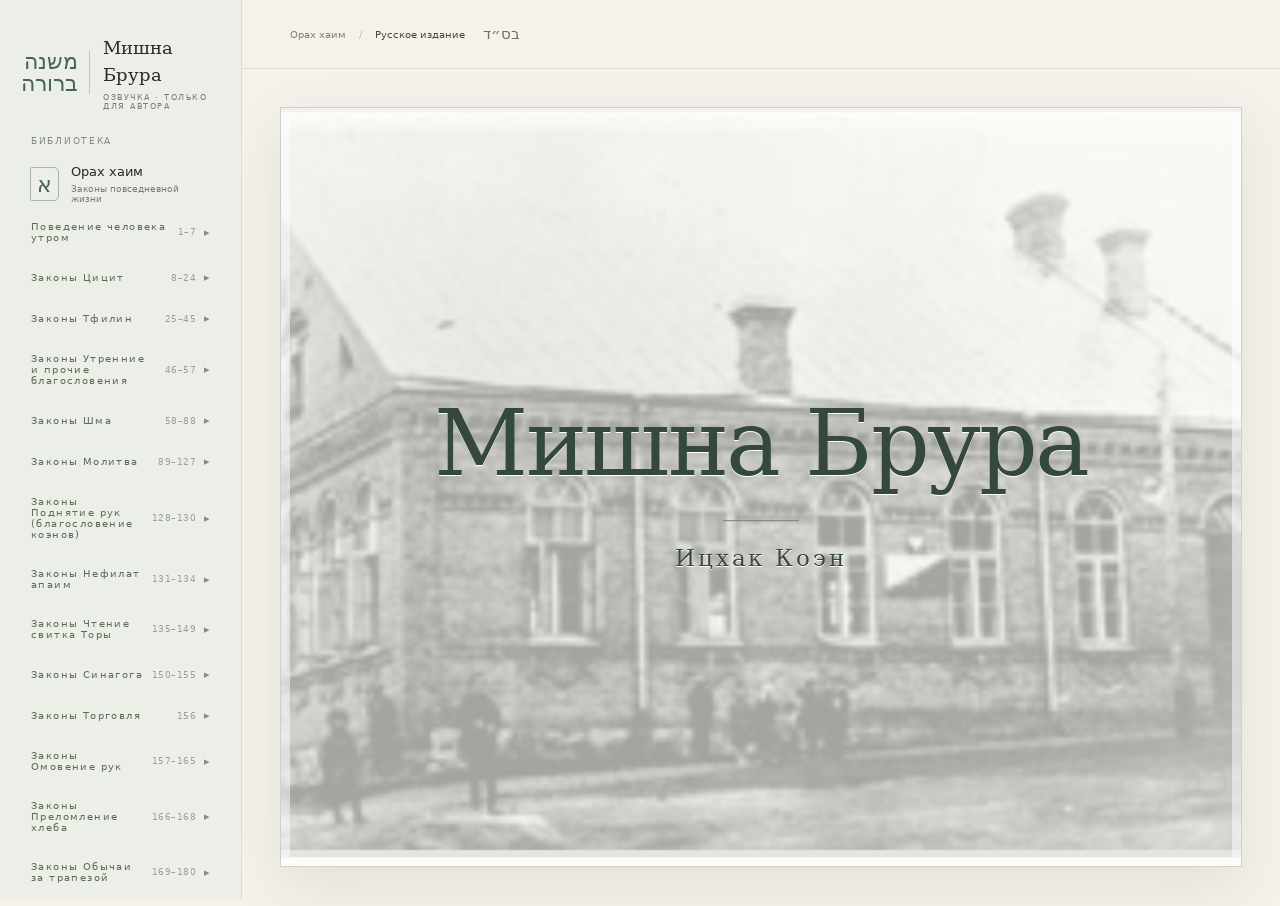
==== commit 775d05b5: "Исправление: убраны маркеры конфликта слияния в app.js/sw.js; подключены симаним 435–446; CACHE v384" ====
--- a/golos/index.html
+++ b/golos/index.html
@@ -48,7 +48,7 @@
 <button class="chapter-nav" data-chapter="477" aria-pressed="false"><span>477</span><span>Законы поедания афикомана<small lang="he" dir="rtl">תע״ז</small></span></button>
 <button class="chapter-nav" data-chapter="478" aria-pressed="false"><span>478</span><span>Не есть после афикомана<small lang="he" dir="rtl">תע״ח</small></span></button>
 <button class="chapter-nav" data-chapter="479" aria-pressed="false"><span>479</span><span>Биркат а-Мазон над третьим бокалом<small lang="he" dir="rtl">תע״ט</small></span></button>
-<button class="chapter-nav" data-chapter="480" aria-pressed="false"><span>480</span><span>Порядок четвёртого бокала<small lang="he" dir="rtl">ת״פ</small></span></button><button class="chapter-nav" data-chapter="487" aria-pressed="false"><span>487</span><span>Порядок вечерней молитвы Песаха<small lang="he" dir="rtl">תפ״ז</small></span></button><button class="chapter-nav" data-chapter="488" aria-pressed="false"><span>488</span><span>Порядок утренней молитвы Песаха<small lang="he" dir="rtl">תפ״ח</small></span></button><button class="chapter-nav" data-chapter="489" aria-pressed="false"><span>489</span><span>Порядок молитвы второй ночи Песаха и счёт омера<small lang="he" dir="rtl">תפ״ט</small></span></button><button class="chapter-nav" data-chapter="490" aria-pressed="false"><span>490</span><span>Порядок молитвы второго дня и молитвы Холь ѓа-моэд<small lang="he" dir="rtl">ת״צ</small></span></button><button class="chapter-nav" data-chapter="491" aria-pressed="false"><span>491</span><span>Порядок авдалы в исходе Йом Това<small lang="he" dir="rtl">תצ״א</small></span></button><button class="chapter-nav" data-chapter="492" aria-pressed="false"><span>492</span><span>Закон о постах понедельника, четверга и следующего понедельника после праздников<small lang="he" dir="rtl">תצ״ב</small></span></button><button class="chapter-nav" data-chapter="493" aria-pressed="false"><span>493</span><span>Законы, соблюдаемые в дни омера<small lang="he" dir="rtl">תצ״ג</small></span></button><button class="chapter-nav" data-chapter="494" aria-pressed="false"><span>494</span><span>Порядок молитвы праздника Шавуот<small lang="he" dir="rtl">תצ״ד</small></span></button><button class="chapter-nav" data-chapter="447" aria-pressed="false"><span>447</span><span>Законы о смеси хамеца в течение Песаха<small lang="he" dir="rtl">תמ״ז</small></span></button><button class="chapter-nav" data-chapter="448" aria-pressed="false"><span>448</span><span>Закон о хамеце, который пробыл в Песах у еврея<small lang="he" dir="rtl">תמ״ח</small></span></button><button class="chapter-nav" data-chapter="449" aria-pressed="false"><span>449</span><span>Закон о хамеце, найденном в лавке еврея, когда рабочие — неевреи, или наоборот<small lang="he" dir="rtl">תמ״ט</small></span></button><button class="chapter-nav" data-chapter="450" aria-pressed="false"><span>450</span><span>Закон о еврее и нееврее, у которых есть партнёрство<small lang="he" dir="rtl">ת״נ</small></span></button><button class="chapter-nav" data-chapter="451" aria-pressed="false"><span>451</span><span>Кашеровка посуды<small lang="he" dir="rtl">תנ״א</small></span></button><button class="chapter-nav" data-chapter="452" aria-pressed="false"><span>452</span><span>Закон о времени очищения посуды кипятком (ѓаалат келим)<small lang="he" dir="rtl">תנ״ב</small></span></button></div>
+<button class="chapter-nav" data-chapter="480" aria-pressed="false"><span>480</span><span>Порядок четвёртого бокала<small lang="he" dir="rtl">ת״פ</small></span></button><button class="chapter-nav" data-chapter="487" aria-pressed="false"><span>487</span><span>Порядок вечерней молитвы Песаха<small lang="he" dir="rtl">תפ״ז</small></span></button><button class="chapter-nav" data-chapter="488" aria-pressed="false"><span>488</span><span>Порядок утренней молитвы Песаха<small lang="he" dir="rtl">תפ״ח</small></span></button><button class="chapter-nav" data-chapter="489" aria-pressed="false"><span>489</span><span>Порядок молитвы второй ночи Песаха и счёт омера<small lang="he" dir="rtl">תפ״ט</small></span></button><button class="chapter-nav" data-chapter="490" aria-pressed="false"><span>490</span><span>Порядок молитвы второго дня и молитвы Холь ѓа-моэд<small lang="he" dir="rtl">ת״צ</small></span></button><button class="chapter-nav" data-chapter="491" aria-pressed="false"><span>491</span><span>Порядок авдалы в исходе Йом Това<small lang="he" dir="rtl">תצ״א</small></span></button><button class="chapter-nav" data-chapter="492" aria-pressed="false"><span>492</span><span>Закон о постах понедельника, четверга и следующего понедельника после праздников<small lang="he" dir="rtl">תצ״ב</small></span></button><button class="chapter-nav" data-chapter="493" aria-pressed="false"><span>493</span><span>Законы, соблюдаемые в дни омера<small lang="he" dir="rtl">תצ״ג</small></span></button><button class="chapter-nav" data-chapter="494" aria-pressed="false"><span>494</span><span>Порядок молитвы праздника Шавуот<small lang="he" dir="rtl">תצ״ד</small></span></button><button class="chapter-nav" data-chapter="447" aria-pressed="false"><span>447</span><span>Законы о смеси хамеца в течение Песаха<small lang="he" dir="rtl">תמ״ז</small></span></button><button class="chapter-nav" data-chapter="448" aria-pressed="false"><span>448</span><span>Закон о хамеце, который пробыл в Песах у еврея<small lang="he" dir="rtl">תמ״ח</small></span></button><button class="chapter-nav" data-chapter="449" aria-pressed="false"><span>449</span><span>Закон о хамеце, найденном в лавке еврея, когда рабочие — неевреи, или наоборот<small lang="he" dir="rtl">תמ״ט</small></span></button><button class="chapter-nav" data-chapter="450" aria-pressed="false"><span>450</span><span>Закон о еврее и нееврее, у которых есть партнёрство<small lang="he" dir="rtl">ת״נ</small></span></button><button class="chapter-nav" data-chapter="451" aria-pressed="false"><span>451</span><span>Кашеровка посуды<small lang="he" dir="rtl">תנ״א</small></span></button><button class="chapter-nav" data-chapter="452" aria-pressed="false"><span>452</span><span>Закон о времени очищения посуды кипятком (ѓаалат келим)<small lang="he" dir="rtl">תנ״ב</small></span></button><button class="chapter-nav" data-chapter="453" aria-pressed="false"><span>453</span><span>Законы о пшенице и её помоле для мацы<small lang="he" dir="rtl">תנ״ג</small></span></button><button class="chapter-nav" data-chapter="454" aria-pressed="false"><span>454</span><span>Какой мацой не исполняют обязанность<small lang="he" dir="rtl">תנ״ד</small></span></button><button class="chapter-nav" data-chapter="455" aria-pressed="false"><span>455</span><span>Закон о воде «мим шелану»<small lang="he" dir="rtl">תנ״ה</small></span></button><button class="chapter-nav" data-chapter="456" aria-pressed="false"><span>456</span><span>Закон о мере количества при замесе мацот<small lang="he" dir="rtl">תנ״ו</small></span></button><button class="chapter-nav" data-chapter="457" aria-pressed="false"><span>457</span><span>Закон об обращении с халой в тесте мацы<small lang="he" dir="rtl">תנ״ז</small></span></button></div>
   <div class="side-caption section-caption">ЙОМ ТОВ</div>
   <div class="chapter-list"><button class="chapter-nav" data-chapter="495" aria-pressed="false"><span>495</span><span>Какие работы запрещены в Йом Тов<small lang="he" dir="rtl">תצ״ה</small></span></button><button class="chapter-nav" data-chapter="496" aria-pressed="false"><span>496</span><span>Законы второго дня Йом Това в изгнании<small lang="he" dir="rtl">תצ״ו</small></span></button><button class="chapter-nav" data-chapter="497" aria-pressed="false"><span>497</span><span>Законы приготовления в Йом Тов<small lang="he" dir="rtl">תצ״ז</small></span></button><button class="chapter-nav" data-chapter="498" aria-pressed="false"><span>498</span><span>Законы шхиты в Йом Тов<small lang="he" dir="rtl">תצ״ח</small></span></button><button class="chapter-nav" data-chapter="499" aria-pressed="false"><span>499</span><span>Законы ошпаривания и соления в Йом Тов<small lang="he" dir="rtl">תצ״ט</small></span></button><button class="chapter-nav" data-chapter="500" aria-pressed="false"><span>500</span><span>Покупка мяса и его соление в Йом Тов<small lang="he" dir="rtl">ת״ק</small></span></button><button class="chapter-nav" data-chapter="501" aria-pressed="false"><span>501</span><span>Дрова, запрещённые и разрешённые в Йом Тов<small lang="he" dir="rtl">תק״א</small></span></button><button class="chapter-nav" data-chapter="502" aria-pressed="false"><span>502</span><span>Законы огня в Йом Тов<small lang="he" dir="rtl">תק״ב</small></span></button><button class="chapter-nav" data-chapter="503" aria-pressed="false"><span>503</span><span>Не готовить из одного Йом Това для другого<small lang="he" dir="rtl">תק״ג</small></span></button><button class="chapter-nav" data-chapter="504" aria-pressed="false"><span>504</span><span>Законы о пряностях в Йом Тов<small lang="he" dir="rtl">תק״ד</small></span></button><button class="chapter-nav" data-chapter="505" aria-pressed="false"><span>505</span><span>Законы о доении скота в Йом Тов<small lang="he" dir="rtl">תק״ה</small></span></button><button class="chapter-nav" data-chapter="506" aria-pressed="false"><span>506</span><span>Законы о замесе в Йом Тов<small lang="he" dir="rtl">תק״ו</small></span></button><button class="chapter-nav" data-chapter="507" aria-pressed="false"><span>507</span><span>Законы о выпечке в Йом Тов<small lang="he" dir="rtl">תק״ז</small></span></button><button class="chapter-nav" data-chapter="508" aria-pressed="false"><span>508</span><span>Что запрещено в Йом Тов при жарке мяса<small lang="he" dir="rtl">תק״ח</small></span></button><button class="chapter-nav" data-chapter="509" aria-pressed="false"><span>509</span><span>Некоторые частные законы к законам Йом Това<small lang="he" dir="rtl">תק״ט</small></span></button><button class="chapter-nav" data-chapter="510" aria-pressed="false"><span>510</span><span>Законы о некоторых действиях, запрещённых в Йом Тов, и о том, какие из них разрешены посредством изменения<small lang="he" dir="rtl">תק״י</small></span></button><button class="chapter-nav" data-chapter="511" aria-pressed="false"><span>511</span><span>Закон о том, что разрешено разводить огонь и нагревать воду в Йом Тов<small lang="he" dir="rtl">תקי״א</small></span></button><button class="chapter-nav" data-chapter="512" aria-pressed="false"><span>512</span><span>Не готовить для кутян в Йом Тов<small lang="he" dir="rtl">תקי״ב</small></span></button><button class="chapter-nav" data-chapter="513" aria-pressed="false"><span>513</span><span>Закон о яйце, снесённом в Йом Тов<small lang="he" dir="rtl">תקי״ג</small></span></button><button class="chapter-nav" data-chapter="514" aria-pressed="false"><span>514</span><span>Не тушить в Йом Тов<small lang="he" dir="rtl">תקי״ד</small></span></button><button class="chapter-nav" data-chapter="515" aria-pressed="false"><span>515</span><span>Закон о вещах, принесённых в Йом Тов из-за пределов тхума<small lang="he" dir="rtl">תקט״ו</small></span></button><button class="chapter-nav" data-chapter="518" aria-pressed="false"><span>518</span><span>Законы о переносе из владения во владение в Йом Тов<small lang="he" dir="rtl">תקי״ח</small></span></button><button class="chapter-nav" data-chapter="527" aria-pressed="false"><span>527</span><span>Законы об эрув тавшилин<small lang="he" dir="rtl">תקכ״ז</small></span></button><button class="chapter-nav" data-chapter="528" aria-pressed="false"><span>528</span><span>Законы эрув дворов в Йом Тов<small lang="he" dir="rtl">תקכ״ח</small></span></button><button class="chapter-nav" data-chapter="529" aria-pressed="false"><span>529</span><span>Законы радости Йом Това<small lang="he" dir="rtl">תקכ״ט</small></span></button><button class="chapter-nav" data-chapter="530" aria-pressed="false"><span>530</span><span>Холь ѓа-моэд: некоторые работы в нём запрещены<small lang="he" dir="rtl">תק״ל</small></span></button><button class="chapter-nav" data-chapter="531" aria-pressed="false"><span>531</span><span>Законы о бритье в Холь ѓа-моэд<small lang="he" dir="rtl">תקל״א</small></span></button><button class="chapter-nav" data-chapter="532" aria-pressed="false"><span>532</span><span>Закон о стрижке ногтей в Холь ѓа-моэд<small lang="he" dir="rtl">תקל״ב</small></span></button><button class="chapter-nav" data-chapter="533" aria-pressed="false"><span>533</span><span>Работы, разрешённые в Холь ѓа-моэд<small lang="he" dir="rtl">תקל״ג</small></span></button><button class="chapter-nav" data-chapter="534" aria-pressed="false"><span>534</span><span>Законы о стирке в Холь ѓа-моэд<small lang="he" dir="rtl">תקל״ד</small></span></button><button class="chapter-nav" data-chapter="535" aria-pressed="false"><span>535</span><span>О том, что нельзя переезжать из двора во двор в Холь ѓа-моэд<small lang="he" dir="rtl">תקל״ה</small></span></button><button class="chapter-nav" data-chapter="536" aria-pressed="false"><span>536</span><span>Все нужды скота разрешено делать в Холь ѓа-моэд<small lang="he" dir="rtl">תק״לו</small></span></button><button class="chapter-nav" data-chapter="537" aria-pressed="false"><span>537</span><span>Закон о работе при потере (двар ѓа-авед)<small lang="he" dir="rtl">תקל״ז</small></span></button><button class="chapter-nav" data-chapter="538" aria-pressed="false"><span>538</span><span>Несколько дел, называемых двар ѓа-авед<small lang="he" dir="rtl">תקל״ח</small></span></button><button class="chapter-nav" data-chapter="539" aria-pressed="false"><span>539</span><span>Законы о торговле в Холь ѓа-моэд<small lang="he" dir="rtl">תקל״ט</small></span></button><button class="chapter-nav" data-chapter="540" aria-pressed="false"><span>540</span><span>Законы о строительстве и разрушении в Холь ѓа-моэд<small lang="he" dir="rtl">תק״מ</small></span></button><button class="chapter-nav" data-chapter="541" aria-pressed="false"><span>541</span><span>Законы о плетении и ткачестве в Холь ѓа-моэд<small lang="he" dir="rtl">תקמ״א</small></span></button><button class="chapter-nav" data-chapter="542" aria-pressed="false"><span>542</span><span>О том, что нельзя делать работу для других в Холь ѓа-моэд, кроме как безвозмездно<small lang="he" dir="rtl">תקמ״ב</small></span></button><button class="chapter-nav" data-chapter="543" aria-pressed="false"><span>543</span><span>Закон о работе через нееврея в Холь ѓа-моэд<small lang="he" dir="rtl">תקמ״ג</small></span></button><button class="chapter-nav" data-chapter="544" aria-pressed="false"><span>544</span><span>Закон об общественных нуждах в Холь ѓа-моэд<small lang="he" dir="rtl">תקמ״ד</small></span></button><button class="chapter-nav" data-chapter="545" aria-pressed="false"><span>545</span><span>Законы о письме в Холь ѓа-моэд<small lang="he" dir="rtl">תקמ״ה</small></span></button><button class="chapter-nav" data-chapter="546" aria-pressed="false"><span>546</span><span>Законы об обручении и браке в Холь ѓа-моэд<small lang="he" dir="rtl">תקמ״ו</small></span></button><button class="chapter-nav" data-chapter="547" aria-pressed="false"><span>547</span><span>Закон о том, у кого умер покойник в Холь ѓа-моэд<small lang="he" dir="rtl">תקמ״ז</small></span></button><button class="chapter-nav" data-chapter="548" aria-pressed="false"><span>548</span><span>Закон о трауре в Холь ѓа-моэд<small lang="he" dir="rtl">תקמ״ח</small></span></button></div>
   <div class="side-caption section-caption">ПОСТЫ И ДЕВЯТОЕ АВА</div>
@@ -94,7 +94,7 @@
 <div id="printRoot"></div>
 <script src="../ru-hyphenation.js" defer></script>
 <script src="../voice.js?v=6" defer></script>
-<script src="../app.js?v=133" defer></script>
+<script src="../app.js?v=134" defer></script>
 <script data-goatcounter="https://mishnaberura.goatcounter.com/count" async src="//gc.zgo.at/count.js"></script>
 </body>
 </html>
